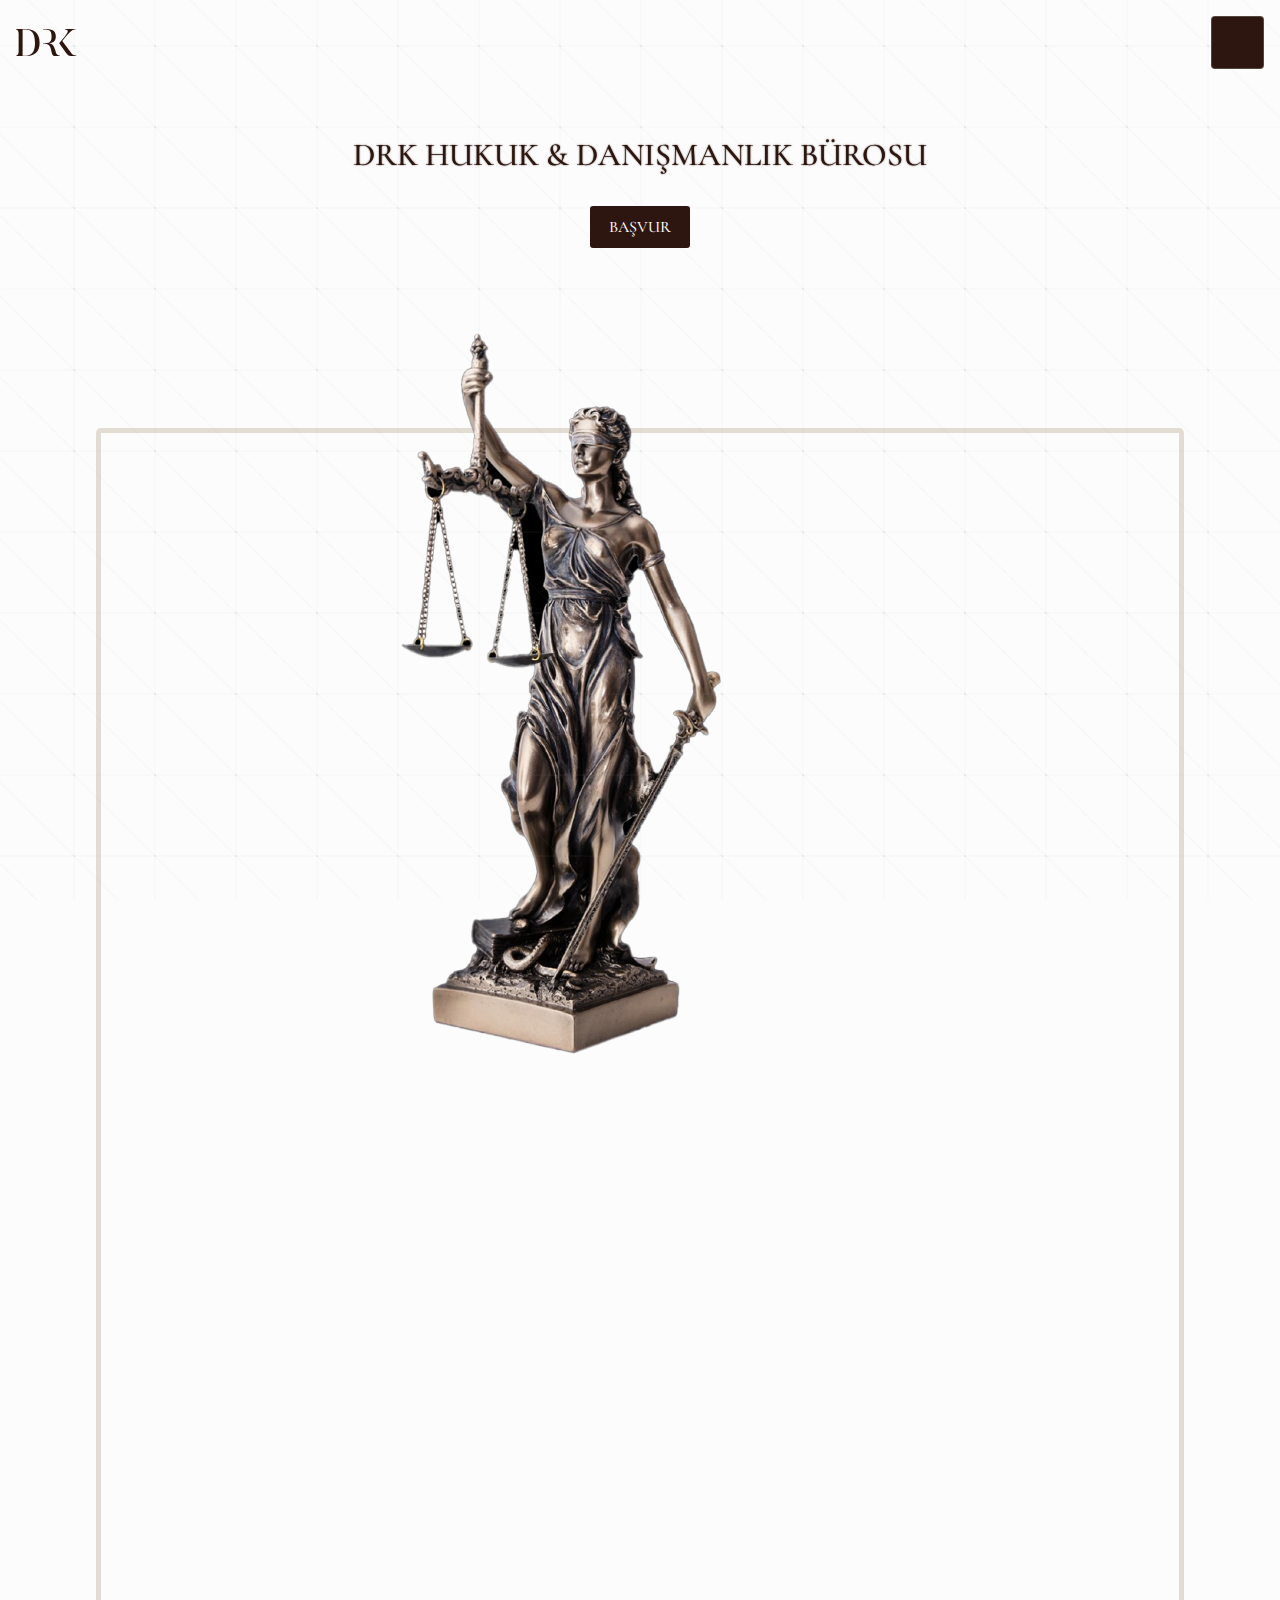
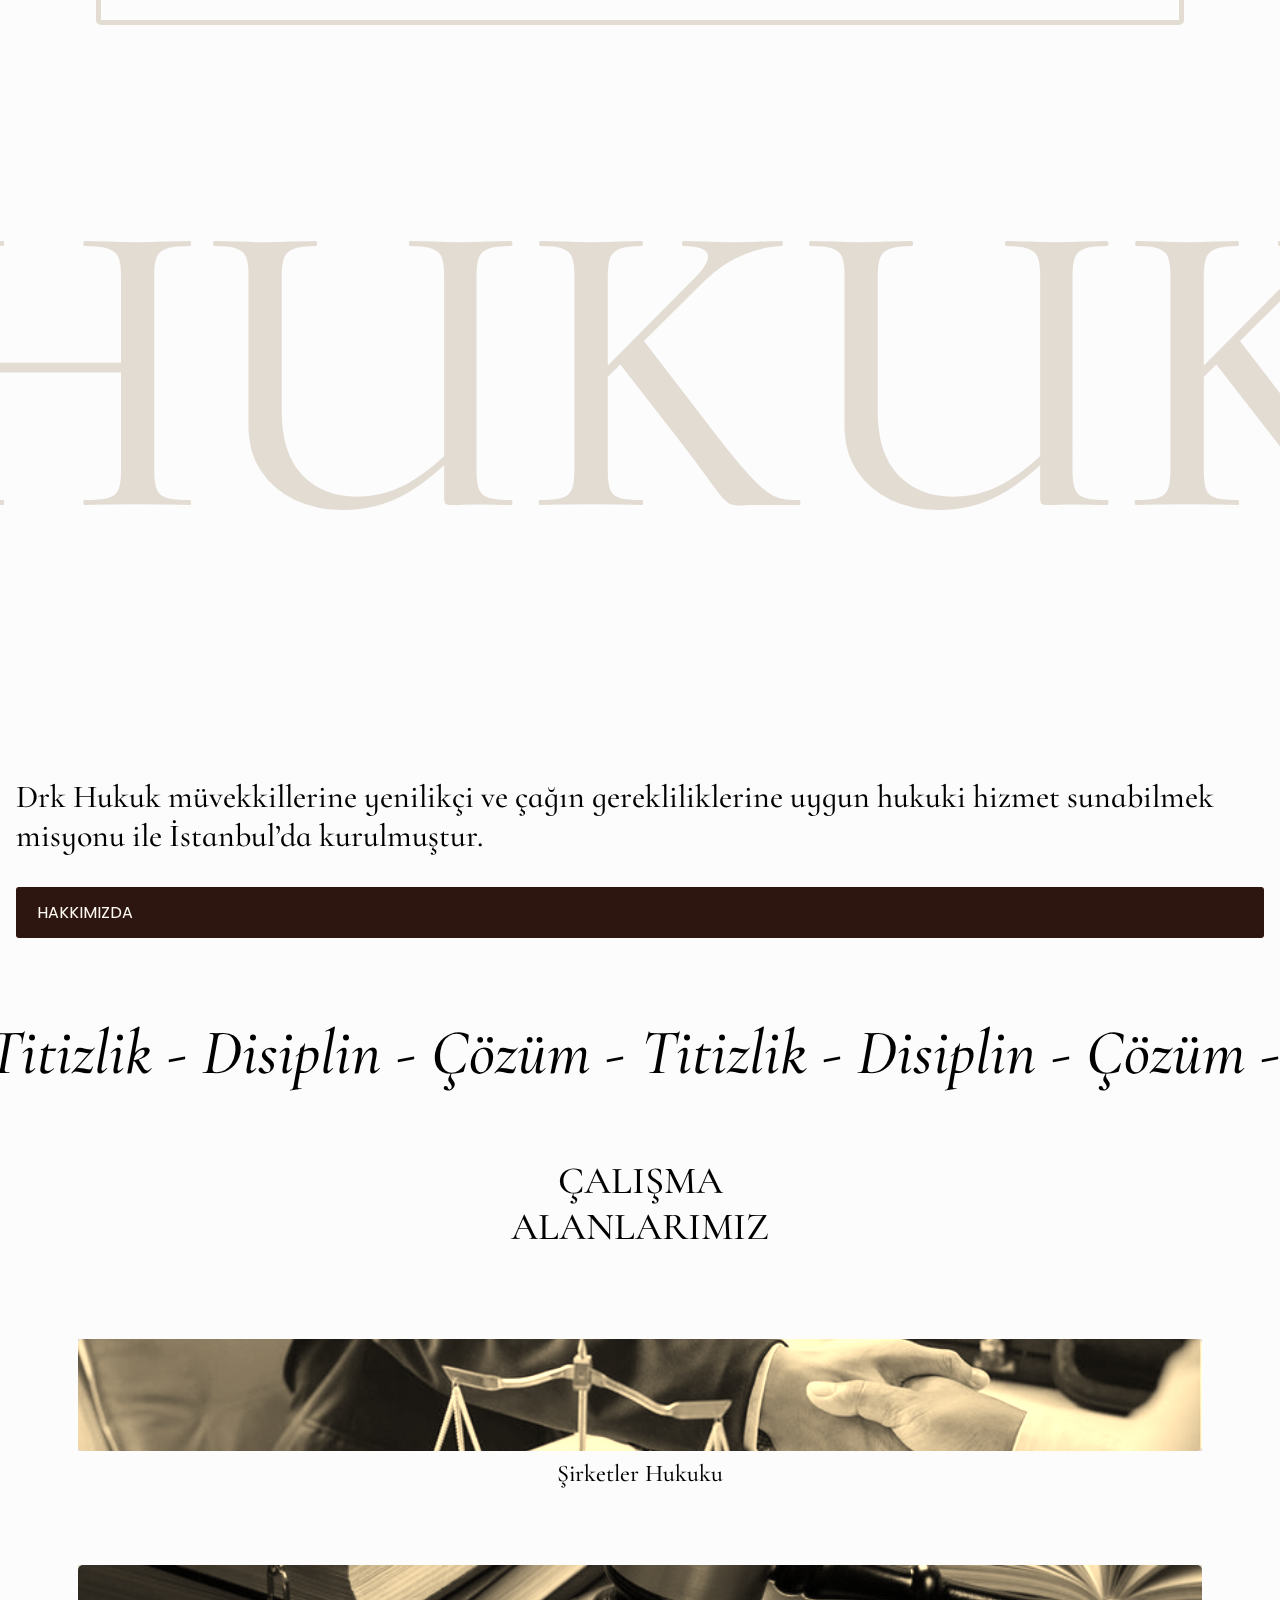
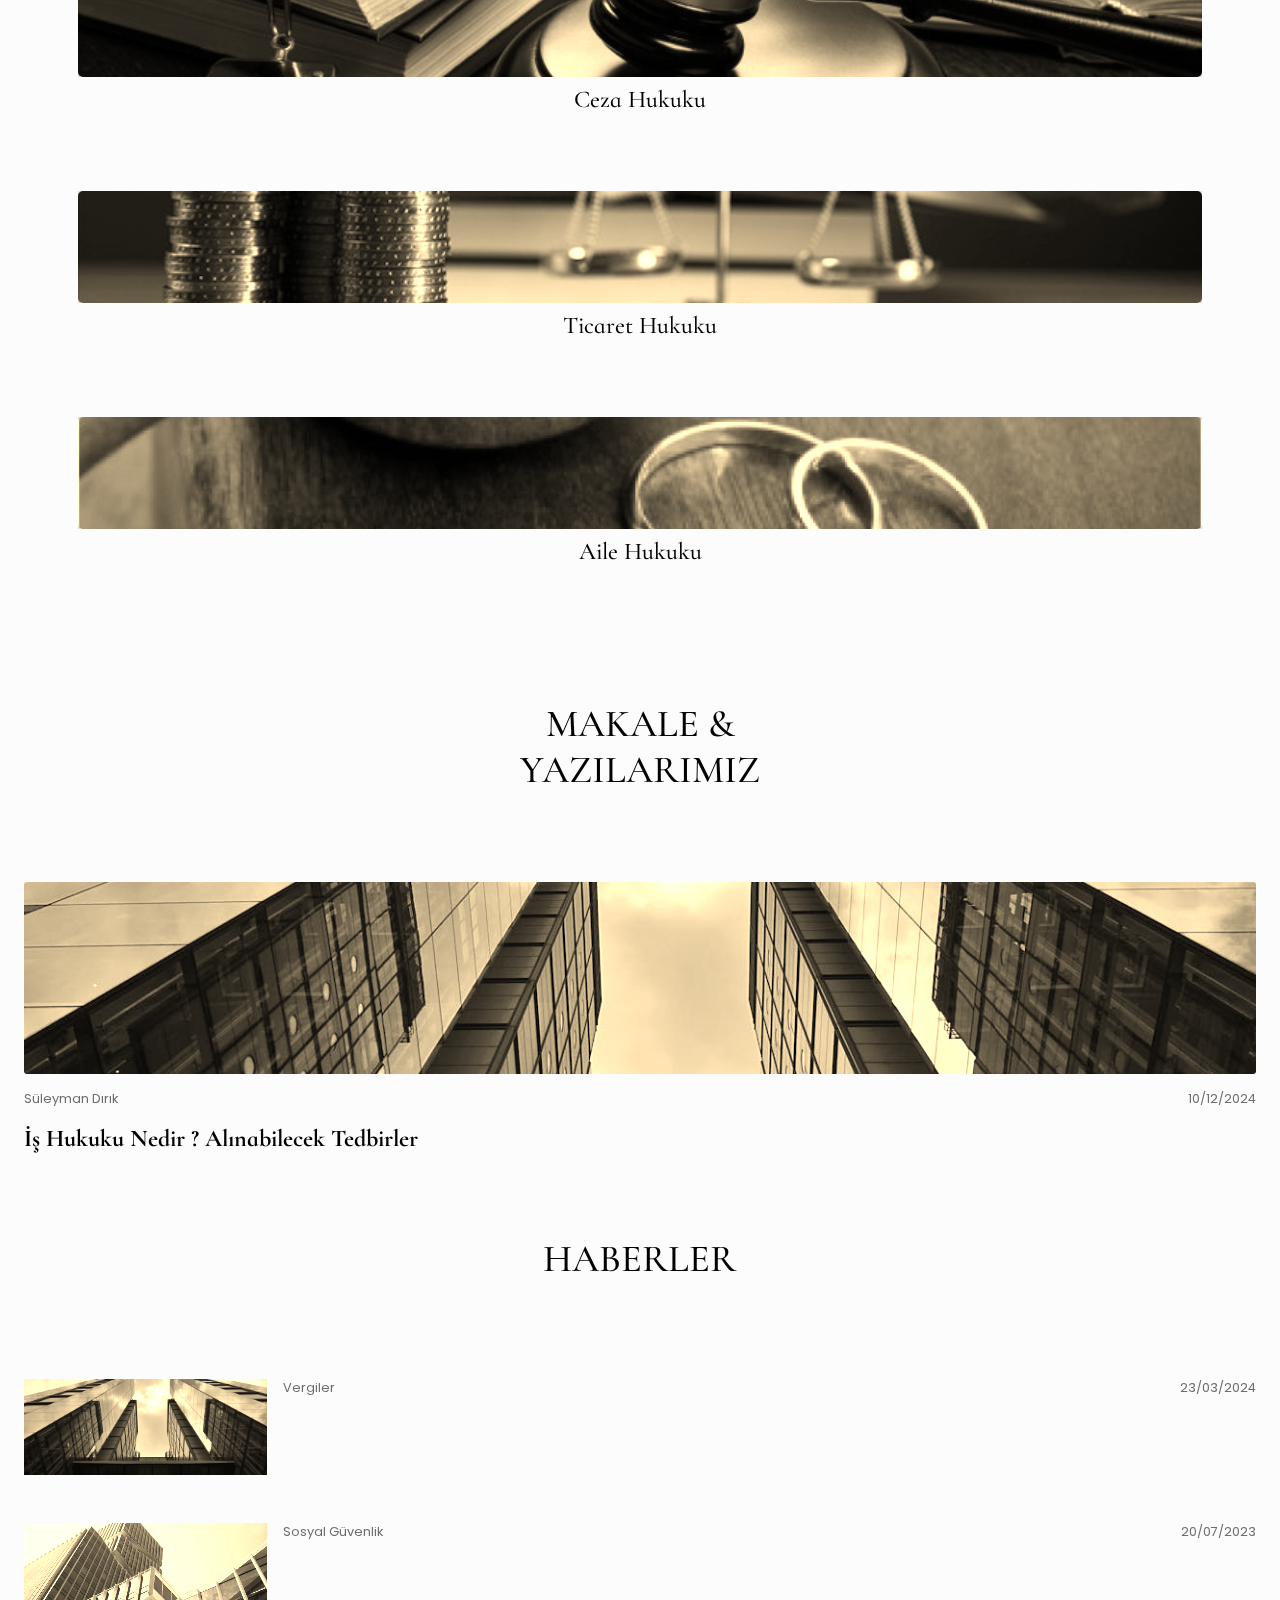
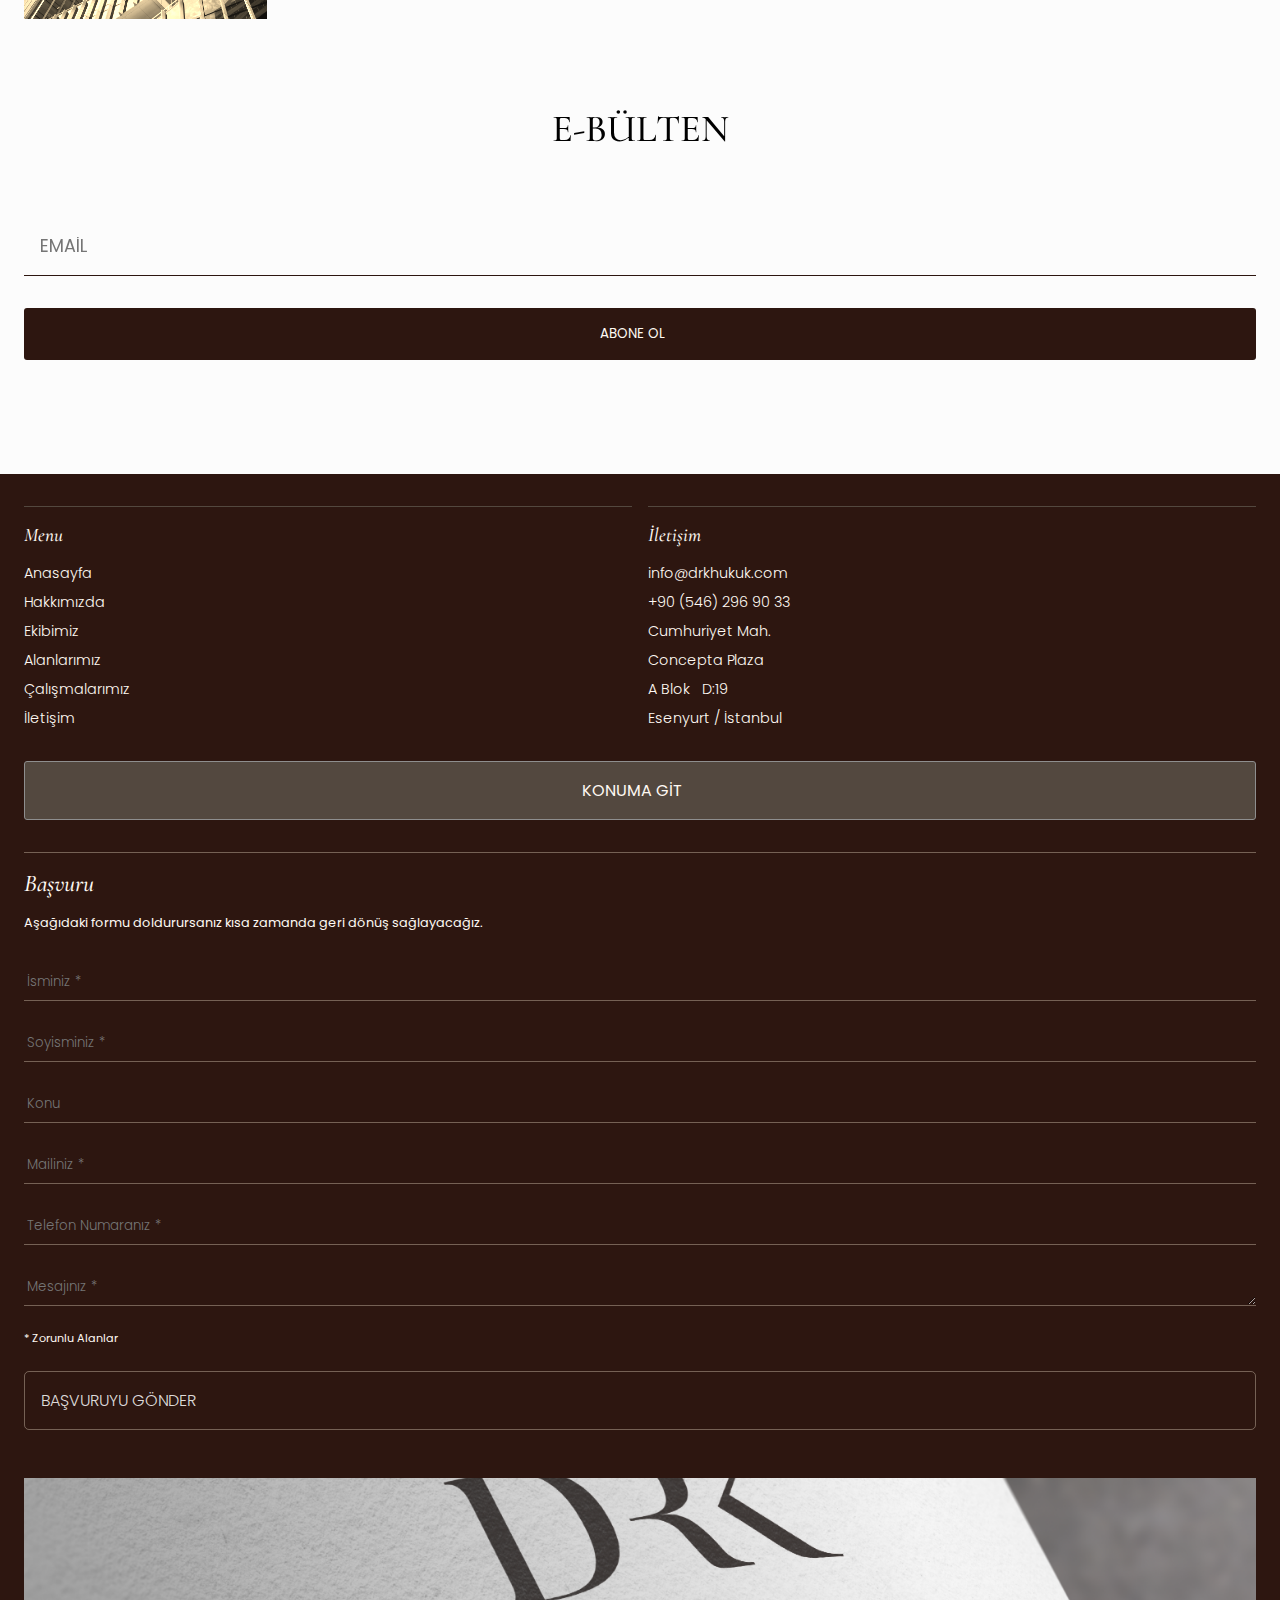
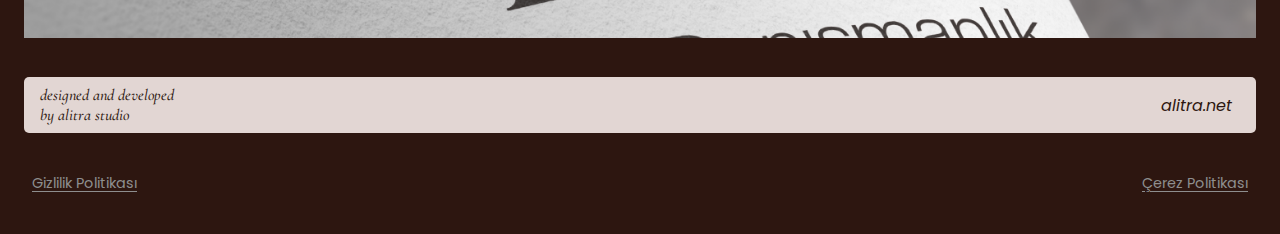
==== index.html @ 4d46abd9 "d5-u2-v1" ====
<!DOCTYPE html>
<html lang="en">
<head>
    <meta charset="UTF-8">
    <meta name="viewport" content="width=device-width, initial-scale=1, minimum-scale=1">
    <title>Drk Hukuk</title>
    <link rel="stylesheet" href="style.css">
</head>
<body class="updatin">
    <video src="/ui/herovideo.mp4" class="v1" id="hero_video" autoplay loop muted></video>
  
    <nav id="nav_2" >
        <div id="nav_left">
            <span>
                <svg id="Layer_2" data-name="Layer 2" xmlns="http://www.w3.org/2000/svg" viewBox="0 0 67.79 30.39">
                <g id="Layer_1-2" data-name="Layer 1">
                  <g>
                    <path class="cls-1" d="M9.28,30.39H0v-.56c1.86,0,2.94-1.64,2.94-4.58V5.09C2.94,2.42,1.9.56,0,.56v-.56h9.28c8.59,0,17.14,2.63,17.14,15.28s-8.55,15.11-17.14,15.11ZM9.28.56h-1.9v29.27h1.9c4.66,0,11.96-.22,11.96-14.55S14.03.56,9.28.56Z"/>
                    <path class="cls-1" d="M67.79,30.39h-4.62c-4.58,0-5.57-1.3-10.15-7.81-2.46-3.54-4.79-6.6-4.79-6.6l5.44-6.61c2.46-2.89,7.47-8.72,1.04-8.81v-.56h11.87v.56c-3.15,0-5.52,1.04-14.85,12.99,5.05,6.73,10.36,13.86,10.36,13.86,1.98,2.55,5.09,2.42,5.7,2.42v.56Z"/>
                    <path class="cls-1" d="M44.56,26.03c-2.25-9.45-5.23-9.76-8.07-9.89,4.66-.3,8.03-2.03,8.03-7.9,0-7.21-4.75-8.24-13.34-8.24h-.98v.56h.98c4.62,0,8.59-.17,8.59,7.68s-3.71,7.64-8.59,7.64h-.98v.56h1.67c1.12,0,5.48,0,6.69,4.53,2.46,9.37,1.81,9.41,7.34,9.41h3.28v-.56c-1.12-.09-3.84-.52-4.62-3.8Z"/>
                  </g>
                </g>
              </svg>
            </span>
        </div>


        <button id="menu_button" onclick="menu2Toggle()">
            <ion-icon name="menu-outline"></ion-icon>
        </button>
    </nav>

    <div id="update_text">
        Websitesi şuan günelleme almaktadır. Lütfen daha sonra tekrar deneyiniz.
    </div>

    <menu id="menu_2">

        <div id="menu_header">
            <a href="/">
                <svg id="Layer_2" data-name="Layer 2" xmlns="http://www.w3.org/2000/svg" viewBox="0 0 67.79 30.39">
                    <g id="Layer_1-2" data-name="Layer 1">
                      <g>
                        <path class="cls-1" d="M9.28,30.39H0v-.56c1.86,0,2.94-1.64,2.94-4.58V5.09C2.94,2.42,1.9.56,0,.56v-.56h9.28c8.59,0,17.14,2.63,17.14,15.28s-8.55,15.11-17.14,15.11ZM9.28.56h-1.9v29.27h1.9c4.66,0,11.96-.22,11.96-14.55S14.03.56,9.28.56Z"/>
                        <path class="cls-1" d="M67.79,30.39h-4.62c-4.58,0-5.57-1.3-10.15-7.81-2.46-3.54-4.79-6.6-4.79-6.6l5.44-6.61c2.46-2.89,7.47-8.72,1.04-8.81v-.56h11.87v.56c-3.15,0-5.52,1.04-14.85,12.99,5.05,6.73,10.36,13.86,10.36,13.86,1.98,2.55,5.09,2.42,5.7,2.42v.56Z"/>
                        <path class="cls-1" d="M44.56,26.03c-2.25-9.45-5.23-9.76-8.07-9.89,4.66-.3,8.03-2.03,8.03-7.9,0-7.21-4.75-8.24-13.34-8.24h-.98v.56h.98c4.62,0,8.59-.17,8.59,7.68s-3.71,7.64-8.59,7.64h-.98v.56h1.67c1.12,0,5.48,0,6.69,4.53,2.46,9.37,1.81,9.41,7.34,9.41h3.28v-.56c-1.12-.09-3.84-.52-4.62-3.8Z"/>
                      </g>
                    </g>
                  </svg>
            </a>
            <button onclick="menu2Toggle()">
                <ion-icon name="close-outline"></ion-icon>
            </button>
        </div>

        <div id="menu_content">
            <a href="#">Anasayfa</a>
            <a href="#">Hakkımızda</a>
            <a href="#">Ekibimiz</a>
            <a href="#">Alanlarımız</a>
            <a href="#">Çalışmalarımız</a>
            <a href="#">İletişim</a>
            <div>
                <h3>
                    <span>Bizi Takip Edin</span> 
                    <!-- <ion-icon name="arrow-forward-outline"></ion-icon> -->
                </h3>

                <div>
 
                    <a href=""><ion-icon name="logo-instagram"></ion-icon></a>
                    <a href=""><ion-icon name="logo-twitter"></ion-icon></a>
                    <a href=""><ion-icon name="logo-linkedin"></ion-icon></a>
                </div>
               
            </div>
        </div>

        <div id="menu_footer">
            <img src="/ui/mockup_4.png" alt="">
            <div>
                <span>2024© Tüm Hakları Saklıdır</span>
                <a>Gizlilik Politikası</a>
            </div>
        </div>

    </menu>


    <main id="index_main">

        <section id="index_decoration_1">
            <div id="index_part_1_img">
                <img src="/ui/themis.png" alt="">
            </div>
        </section>

        <section class="index_part" id="index_part_1">
            <div id="index_part_1_header">
                <h1>DRK HUKUK & DANIŞMANLIK BÜROSU</h1>
                <a href="">BAŞVUR</a>
            </div>

            <div id="index_part_1_content">
               

                <div id="index_part_1_block">
            
                 
                </div>

                <div id="index_part_1_text">
                    <h1>HUKUK</h1>
                </div>

               
                
            </div>
        </section>


        <section class="index_part" id="index_part_2">

            <h2>
                Drk Hukuk müvekkillerine yenilikçi ve çağın gerekliliklerine uygun hukuki hizmet sunabilmek misyonu ile İstanbul’da kurulmuştur.
            </h2>


            <a href="">
                <span>HAKKIMIZDA</span>
                <ion-icon name="open-outline"></ion-icon>
             </a>


             <div id="scrolling_text">
                <h1>
                    <span>Titizlik - Disiplin - Çözüm - </span>
                    <span>Titizlik - Disiplin - Çözüm - </span>
                    <span>Titizlik - Disiplin - Çözüm - </span>
                    <span>Titizlik - Disiplin - Çözüm - </span>
                </h1>
            </div>

        </section>

        <section class="index_part" id="index_part_3">

            <div class="content_header_2">
                <h1>ÇALIŞMA <br>ALANLARIMIZ</h1>
                <p>
                    Yıllar İçerisinde Üzerinde Uzmanlaştığımız Konular
                </p>
            </div>

            <div id="part_2_content">
                <div>
                    <div class="part_2_content_img">
                        <img src="/ui/content/ct_1.jpg" alt="">
                    </div>
                    <h2>Şirketler Hukuku</h2>
                    <p>
                        Lorem ipsum dolor sit amet consectetur adipisicing elit. Eligendi esse optio laboriosam iste dolores itaque similique aliquid modi laborum tempore!
                    </p>

                </div>
                <div>
                    <div class="part_2_content_img">
                        <img src="/ui/content/ct_2.jpg" alt="">
                    </div>
                    <h2>Ceza Hukuku</h2>
                    <p>
                        Lorem ipsum dolor sit amet consectetur adipisicing elit. Eligendi esse optio laboriosam iste dolores itaque similique aliquid modi laborum tempore!
                    </p>

                </div>
                <div>
                    <div class="part_2_content_img">
                        <img src="/ui/content/ct_3.jpg" alt="">
                    </div>
                    <h2>Ticaret Hukuku</h2>
                    <p>
                        Lorem ipsum dolor sit amet consectetur adipisicing elit. Eligendi esse optio laboriosam iste dolores itaque similique aliquid modi laborum tempore!
                    </p>

                </div>
                <div>
                    <div class="part_2_content_img">
                        <img src="/ui/content/ct_4.jpg" alt="">
                    </div>
                    <h2>Aile Hukuku</h2>
                    <p>
                        Lorem ipsum dolor sit amet consectetur adipisicing elit. Eligendi esse optio laboriosam iste dolores itaque similique aliquid modi laborum tempore!
                    </p>

                </div>
            </div>
            

        </section>

        <section class="index_part" id="index_part_4">

        </section>


        <section class="index_part" id="index_part_5">
            <div class="content_header_2">
                <h1>MAKALE & <br> YAZILARIMIZ</h1>
                <p>
                    Bültenimizden Alınan Son Parçalar
                </p>
            </div>

            <div id="index_part_5_content" class="swiper">

                <div id="part_3_articles" class="swiper-wrapper">

                    <div class="article_div swiper-slide">
                        <img src="/ui/img2.jpg" alt="">
                            <div>
                                <span>Süleyman Dırık</span>
                                <span>10/12/2024</span>
                            </div>

                            <h2>
                                İş Hukuku Nedir ?
                            Alınabilecek Tedbirler
                            </h2>

                    </div>

                    <div class="article_div swiper-slide">
                        <img src="/ui/img1.jpg" alt="">
                            <div>
                                <span>Buket Duyar Dırık</span>
                                <span>20/07/2023</span>
                            </div>

                            <h2>
                                Sosyal Güvenlik İle Alakalı Bilgilendirmeler
                            </h2>

                    </div>

                </div>

                <div class="swiper-scrollbar"></div>


            </div>

        </section>


        <section class="index_part" id="index_part_6">
            <div class="content_header_2">
                <h1>HABERLER</h1>
                <p>
                    Türkiye Gündeminden Aktarılan Son Haberler
                </p>
            </div>

            <div id="part_4_news">

                <div class="new_div">
                    <img src="/ui/img2.jpg" alt="">

                    <div>
                        <div>
                            <span>Vergiler</span>
                            <span>23/03/2024</span>
                        </div>

                        <p>
                            Türkiye'den Serbest Bölgeye Gönderilen Malların Gümrük Vergilerinin Alınmayacağı Durumlar Netleştirildi
                        </p>
                    </div>
                        

                </div>

                <div class="new_div">
                    <img src="/ui/img1.jpg" alt="">
                    <div>
                        <div>
                            <span>Sosyal Güvenlik</span>
                            <span>20/07/2023</span>
                        </div>

                        <p>
                            Türkiye Sosyal Güvenlik İle Alakalı Bilgilendirmeleri Yayınladı 
                        </p>

                    </div>
                       
                </div>

            </div>

        </section>

        <section class="index_part" id="index_part_7">
            <div class="content_header_2">
                <h1>E-BÜLTEN</h1>
                <p>
                    Sizde Bültenimizden Haberdar Olmak İçin Abone Olun !
                </p>
            </div>

            <div id="index_part_7_content">

                <input type="email" placeholder="EMAİL">
                <button>
                    <span>ABONE OL</span>
                    <ion-icon name="arrow-redo-outline"></ion-icon>
                </button>

            </div>
         

        </section>
    </main>
    <footer id="footer_2">
        <div id="footer_part_1">
            <div>
                <h2>Menu</h2>
                <a href="#">Anasayfa</a>
                <a href="#">Hakkımızda</a>
                <a href="#">Ekibimiz</a>
                <a href="#">Alanlarımız</a>
                <a href="#">Çalışmalarımız</a>
                <a href="#">İletişim</a>
            </div>
            <div>
                <h2>İletişim</h2>
                <a href="#">info@drkhukuk.com</a>
                <a href="#">+90 (546) 296 90 33</a>
                <a href="#">Cumhuriyet Mah.</a>
                <a href="#">Concepta Plaza</a>
                <a href="#">A Blok   &nbsp; D:19</a>
                <a href="#">Esenyurt / İstanbul</a>
            </div>
        </div>

        <div id="footer_part_ad">
            <a href="https://maps.app.goo.gl/HhSpJJW5UMYVDonb9">
                <span>KONUMA GİT</span>
                <ion-icon name="navigate-outline"></ion-icon>
            </a>
        </div>

        <div id="footer_part_2">
            <div id="footer_part_2_header">
                <h2>Başvuru</h2>
                <span>Aşağıdaki formu doldurursanız kısa zamanda geri dönüş sağlayacağız.</span>
            </div>
            <form id="form" action="https://api.staticforms.xyz/submit" method="post">
                <!-- Replace with accesKey sent to your email -->
                <input type="hidden" name="accessKey" value="ed4d0f4a-92d3-44d2-b5b1-d58d816a830f"> <!-- Required -->
                <input type="text" name="name" placeholder="İsminiz *"> <!-- Optional -->
                <input type="text" name="surname" placeholder="Soyisminiz *"> 
                <input type="text" name="subject" placeholder="Konu"> <!-- Optional -->
                <input type="text" name="email" placeholder="Mailiniz *"> <!-- Optional -->
                <input type="text" name="phone" placeholder="Telefon Numaranız *"> <!-- Optional -->
                <textarea name="message" placeholder="Mesajınız * " rows="1"></textarea> <!-- Optional -->
                <!-- If you want replyTo to be set to specific email -->
                <input type="hidden" name="replyTo" value="hello@alitra.net"> <!-- Optional -->
                <!-- Specify @ as reply to value if you want it to be customers email -->
                <input type="hidden" name="replyTo" value="@"> <!-- Optional -->
                <!-- If you want form to redirect to a specific url after submission -->
                <!-- <input type="hidden" name="redirectTo" value="https://example.com/contact/success"> Optional -->
                
                <span>* Zorunlu Alanlar</span>
                <button type="submit">
                    <span>BAŞVURUYU GÖNDER</span>
                    <ion-icon name="chevron-forward-outline"></ion-icon>
                </button>

                
            </form>
    
        </div>

        <div id="footer_part_3">

            <div>
                <img src="/ui/mockup_1.png" alt="">
            </div>
            <a href="https://alitra.net">
                <span>designed and developed <br> by alitra studio</span>
                <span>
                    <span>alitra.net</span>
                    <ion-icon name="open-outline"></ion-icon>
                </span>
            </a>

            <div>
                <a href="">Gizlilik Politikası</a>
                <a href="">Çerez Politikası</a>
            </div>
                
   
        </div>


    </footer>

    <script type="module" src="https://unpkg.com/ionicons@7.1.0/dist/ionicons/ionicons.esm.js"></script>
    <script nomodule src="https://unpkg.com/ionicons@7.1.0/dist/ionicons/ionicons.js"></script>

    <script src="https://cdn.jsdelivr.net/npm/swiper@11/swiper-bundle.min.js"></script>

    <script src="site.js"></script>
</body>
</html>
---- style.css ----
@charset "UTF-8";
@import url("https://fonts.googleapis.com/css2?family=Albert+Sans:ital,wght@0,100..900;1,100..900&family=Poppins:ital,wght@0,100;0,200;0,300;0,400;0,500;0,600;0,700;0,800;0,900;1,100;1,200;1,300;1,400;1,500;1,600;1,700;1,800;1,900&display=swap");
@import url("https://fonts.googleapis.com/css2?family=Cormorant+Infant:ital,wght@0,300;0,400;0,500;0,600;0,700;1,300;1,400;1,500;1,600;1,700&display=swap");
@import url("f/r/style.css");
@import url("f/t/style.css");
.font_def, #footer_2 > #footer_part_3 > a span:nth-last-child(1) > span, #index_main #index_part_2 > #scrolling_text > h1, #index_main_2 > #index_part_2 > #scrolling_text > h1, * {
  font-family: "Poppins", sans-serif;
}

.font_head, #footer_2 > #footer_part_3 > a span, #index_main #index_part_6 > #part_4_news > .new_div > div > p, #index_main #index_part_2 > #scrolling_text > h1 > span, #index_main #index_part_1 > #index_part_1_header > a, #menu_2 > #menu_content > div h3 > span, #menu_2 > #menu_content > a, #index_main_2 > #index_part_5 > div:nth-last-child(1) h3, #index_main_2 > #index_part_4 > #index_part_4_content > #part_4_news > .new_div > div > p, #index_main_2 > #index_part_2 > p, #index_main_2 > #index_part_2 > #scrolling_text > h1 > span, #index_main_2 > #index_part_1 > #index_part_1_content > div:nth-child(2) > div:nth-child(1) > p:nth-child(1) > span, #index_main_2 > #index_part_1 > #index_part_1_content > div:nth-child(2) > div:nth-child(1) > p:nth-child(1), #index_main_2 > #index_part_1 > #index_part_1_header > h1 > span, #index_main_2 .content_header, #menu_1 > #menu_content > a, h1, h2 {
  font-family: "Cormorant Infant", sans-serif;
  font-weight: 500 !important;
}

.font_sec {
  font-family: "FH Total Display - Test Regular", sans-serif;
}

* {
  box-sizing: border-box;
  margin: 0;
  padding: 0;
  -webkit-tap-highlight-color: transparent;
}

#update_text {
  display: none;
}

body.updating > * {
  display: none;
}
body.updating > *#update_text {
  display: block;
  position: absolute;
  left: 50%;
  top: 50%;
  transform: translateX(-50%) translateY(-50%);
  text-align: center;
}

html {
  overflow-x: hidden;
  scrollbar-width: 0;
  height: 100%;
}

body {
  background-color: #fcfcfc;
  scrollbar-width: 0;
  height: 100%;
}
body:has(#index_main)::before {
  content: "";
  position: fixed;
  top: 0;
  left: 0;
  width: 100%;
  height: 100%;
  background-image: url("/ui/bg.png");
  background-position: center;
  opacity: 0.4; /* Arka plan opaklığını burada ayarlayın */
  z-index: -1; /* İçeriklerin arkasında kalması için */
}

a {
  text-decoration: none;
  color: unset;
}

h1, h2 {
  font-weight: 500;
}

button {
  border: none;
  background-color: transparent;
  cursor: pointer;
  transition: 0.3s;
}

#nav_1 {
  display: flex;
  justify-content: space-between;
  gap: 1rem;
  padding: 0.6rem 1.5rem;
  position: sticky;
  top: 0;
  left: 0;
  z-index: 5;
  transition: 0.4s;
}
#nav_1.nav_active {
  background-color: #fcfcfc;
  border-bottom: 1px solid #070042;
  opacity: 1;
}
#nav_1.nav_passive {
  background-color: #fcfcfc;
  border-bottom: 1px solid #070042;
  opacity: 1;
}
#nav_1.nav_passive .cls-1 {
  fill: #070042 !important;
}
#nav_1 > #nav_left {
  display: flex;
  flex-direction: column;
  align-items: flex-start;
  justify-content: center;
  gap: 0.5rem;
  line-height: 110%;
}
#nav_1 > #nav_left > span {
  display: inline-flex;
  align-items: center;
  justify-content: center;
  height: 100%;
}
#nav_1 > #nav_left > span > svg {
  height: 60%;
}
#nav_1 > #nav_left > span > svg .cls-1 {
  fill: #fcfcfc;
}
#nav_1 > #menu_button {
  height: 3rem;
  color: #070042;
  border-radius: 3px;
  display: flex;
  align-items: center;
  justify-content: center;
}
#nav_1 > #menu_button > svg {
  height: 60%;
}
#nav_1 > #menu_button > svg .cls-1 {
  fill: #fcfcfc;
}

#menu_1 {
  transform: translateX(100%);
  width: 100vw;
  height: 100vh;
  position: fixed;
  padding: 1.5rem;
  top: 0;
  left: 0;
  background-color: #eeeeee;
  display: flex;
  flex-direction: column;
  justify-content: space-between;
  z-index: 5;
  transition: 0.5s ease;
}
#menu_1.menu_active {
  transform: translateX(0);
}
#menu_1 .cls-1 {
  fill: #070042 !important;
}
#menu_1 > #menu_header {
  display: flex;
  align-items: center;
  justify-content: space-between;
}
#menu_1 > #menu_header > #menu_header_left {
  display: inline-flex;
  align-items: flex-start;
  flex-direction: column;
  gap: 0.5rem;
  height: 3.5rem;
}
#menu_1 > #menu_header > #menu_header_left > svg {
  height: 50%;
}
#menu_1 > #menu_header > #menu_header_left > span {
  display: inline-block;
  font-size: 0.9rem;
}
#menu_1 > #menu_header > #menu_header_right {
  height: 2rem;
  display: flex;
  align-items: center;
  justify-content: center;
}
#menu_1 > #menu_header > #menu_header_right > svg {
  height: 75%;
}
#menu_1 > #menu_content {
  display: flex;
  flex-direction: column;
  gap: 2rem;
  align-items: flex-start;
  justify-content: center;
}
#menu_1 > #menu_content > a {
  text-align: left;
  font-size: 2rem;
  color: #070042;
  font-weight: 400;
  border-bottom: 1px solid #070042;
}
#menu_1 > #menu_footer {
  height: 20vh;
  display: flex;
  flex-direction: column;
  align-items: center;
  gap: 1rem;
}
#menu_1 > #menu_footer > a {
  font-size: 1.1rem;
  color: #070042;
}

#hero_video {
  position: absolute;
  left: 0;
  top: 0;
  height: 100vh;
  width: 100vw;
  -o-object-fit: cover;
     object-fit: cover;
  z-index: -3;
}
#hero_video.v1 {
  -o-object-position: top center;
     object-position: top center;
  overflow-x: hidden;
  filter: grayscale(1);
  -webkit-mask-image: linear-gradient(#000000 70%, rgba(255, 242, 223, 0) 100%);
          mask-image: linear-gradient(#000000 70%, rgba(255, 242, 223, 0) 100%);
}
#hero_video.v2 {
  -o-object-position: top left;
     object-position: top left;
  height: 50vh;
  filter: grayscale(100%) sepia(100%) brightness(48%) hue-rotate(171deg) saturate(1000%) contrast(110%);
  -webkit-filter: grayscale(100%) sepia(100%) brightness(48%) hue-rotate(171deg) saturate(1000%) contrast(110%);
  -moz-filter: grayscale(100%) sepia(100%) brightness(48%) hue-rotate(171deg) saturate(1000%) contrast(110%);
}

#index_main_2 {
  display: flex;
  flex-direction: column;
  gap: 3rem;
  padding: 1.5rem;
  min-height: 200vh;
}
#index_main_2 .content_header {
  border-top: 1px solid #070042;
  padding-top: 1rem;
  font-style: italic;
  font-size: 1.7rem;
  font-weight: 600;
}
#index_main_2 > #index_part_1 {
  display: flex;
  flex-direction: column;
  align-items: center;
  justify-content: space-between;
}
#index_main_2 > #index_part_1 > #index_part_1_header {
  padding-top: 12vh;
}
#index_main_2 > #index_part_1 > #index_part_1_header > h1 {
  position: relative;
  text-align: center;
  font-size: 2.6rem;
  font-weight: 500;
  color: #fcfcfc;
  position: relative;
  animation: openFromMiddle 1.5s ease-out forwards;
  height: 7rem;
  width: 100%;
  overflow: hidden;
  display: flex;
  flex-direction: column;
  align-items: center;
  clip-path: inset(0px 50% 0px 50%);
  -webkit-clip-path: inset(0px 50% 0px 50%);
}
#index_main_2 > #index_part_1 > #index_part_1_header > h1 > span {
  display: inline-block;
  position: relative;
  top: 0;
  left: 50%;
  transform: translateX(-50%);
  text-wrap: nowrap;
}
@keyframes openFromMiddle {
  0% {
    clip-path: inset(0px 50% 0px 50%);
    -webkit-clip-path: inset(0px 50% 0px 50%);
    transform: scale(0.9);
  }
  20% {
    transform: scale(0.9);
  }
  70% {
    transform: scale(1);
  }
  100% {
    clip-path: inset(0px 0px 0px 0px);
    -webkit-clip-path: inset(0px 0px 0px 0px);
  }
}
#index_main_2 > #index_part_1 > #index_part_1_content {
  margin-top: 25vh;
  display: flex;
  flex-direction: column;
  gap: 3rem;
  width: 100%;
}
#index_main_2 > #index_part_1 > #index_part_1_content > div:nth-child(2) {
  display: flex;
  flex-direction: column;
  gap: 2rem;
}
#index_main_2 > #index_part_1 > #index_part_1_content > div:nth-child(2) > div:nth-child(1) {
  display: flex;
  flex-direction: column;
  gap: 2rem;
}
#index_main_2 > #index_part_1 > #index_part_1_content > div:nth-child(2) > div:nth-child(1) > p:nth-child(1) {
  font-size: 1.6rem;
}
#index_main_2 > #index_part_1 > #index_part_1_content > div:nth-child(2) > div:nth-child(1) > p:nth-child(3) {
  font-size: 1rem;
  color: #6e6e6e;
}
#index_main_2 > #index_part_1 > #index_part_1_content > div:nth-child(2) > div:nth-last-child(1) {
  width: 100%;
  display: flex;
  flex-direction: column;
  align-items: center;
  justify-content: space-around;
  gap: 2rem;
}
#index_main_2 > #index_part_1 > #index_part_1_content > div:nth-child(2) > div:nth-last-child(1) > div {
  width: 100%;
  display: flex;
  align-items: center;
  justify-content: space-around;
  gap: 1rem;
}
#index_main_2 > #index_part_1 > #index_part_1_content > div:nth-child(2) > div:nth-last-child(1) > div > button {
  width: 50%;
  height: 2.6rem;
  border: 1px solid #070042;
  padding: 0.5rem 0.5rem;
  padding-left: 0.8rem;
  display: flex;
  align-items: center;
  justify-content: space-between;
  background-color: transparent;
}
#index_main_2 > #index_part_1 > #index_part_1_content > div:nth-child(2) > div:nth-last-child(1) > div > button:hover {
  background-color: #070042;
}
#index_main_2 > #index_part_1 > #index_part_1_content > div:nth-child(2) > div:nth-last-child(1) > div > button:hover > span {
  color: #fcfcfc;
}
#index_main_2 > #index_part_1 > #index_part_1_content > div:nth-child(2) > div:nth-last-child(1) > div > button:hover > ion-icon {
  color: #fcfcfc;
}
#index_main_2 > #index_part_1 > #index_part_1_content > div:nth-child(2) > div:nth-last-child(1) > div > button > span {
  line-height: 0%;
}
#index_main_2 > #index_part_1 > #index_part_1_content > div:nth-child(2) > div:nth-last-child(1) > div > button > ion-icon {
  font-size: 1rem;
}
#index_main_2 > #index_part_2 {
  display: flex;
  flex-direction: column;
  gap: 3rem;
}
#index_main_2 > #index_part_2 > #scrolling_text {
  font-size: 2rem;
}
#index_main_2 > #index_part_2 > #scrolling_text > h1 {
  transform: translateX(-1.9rem);
  width: 100vw;
  display: flex;
  gap: 1rem;
  line-height: 110%;
  font-weight: 300;
  animation: scrolling_text_an linear;
  animation-timeline: scroll(root);
}
@keyframes scrolling_text_an {
  to {
    transform: translateX(-200%);
  }
}
#index_main_2 > #index_part_2 > #scrolling_text > h1 > span {
  font-style: italic;
  text-wrap: nowrap;
}
#index_main_2 > #index_part_2 > p {
  font-size: 1.7rem;
  font-weight: 500;
}
#index_main_2 > #index_part_2 > #index_part_2_img > img {
  width: 100%;
  -o-object-fit: cover;
     object-fit: cover;
}
#index_main_2 > #index_part_2 > #index_part_2_content {
  display: flex;
  flex-direction: column;
}
#index_main_2 > #index_part_2 > #index_part_2_content > .services_card {
  cursor: pointer;
  padding: 2rem 1rem;
  width: 100%;
  display: flex;
  flex-direction: column;
  align-items: center;
  border-bottom: 1px solid #070042;
  transition: 0.6s;
  transform: scaleY(1);
}
#index_main_2 > #index_part_2 > #index_part_2_content > .services_card:nth-child(1) {
  border-top: 1px solid #070042;
}
#index_main_2 > #index_part_2 > #index_part_2_content > .services_card > div {
  width: 100%;
  display: flex;
  align-items: center;
  justify-content: space-between;
}
#index_main_2 > #index_part_2 > #index_part_2_content > .services_card > div > span {
  line-height: 110%;
}
#index_main_2 > #index_part_2 > #index_part_2_content > .services_card > div > ion-icon {
  font-size: 1.6rem;
}
#index_main_2 > #index_part_2 > #index_part_2_content > .services_card p {
  padding-top: 2rem;
  display: none;
}
#index_main_2 > #index_part_2 > #index_part_2_content > .services_card.services_card_active {
  transform: scaleY(1);
}
#index_main_2 > #index_part_2 > #index_part_2_content > .services_card.services_card_active p {
  display: inline-block;
}
#index_main_2 > #index_part_3 {
  display: flex;
  flex-direction: column;
  gap: 4rem;
}
#index_main_2 > #index_part_3 > .content_header {
  border: none;
  font-size: 1.7rem;
}
#index_main_2 > #index_part_3 > #index_part_3_content > #part_3_articles {
  display: flex;
  overflow: visible;
}
#index_main_2 > #index_part_3 > #index_part_3_content > #part_3_articles > .article_div {
  display: flex;
  flex-direction: column;
  gap: 1rem;
  min-width: 87.5vw !important;
  flex-shrink: 1;
}
#index_main_2 > #index_part_3 > #index_part_3_content > #part_3_articles > .article_div > img {
  width: 100%;
  height: 12rem;
  -o-object-fit: cover;
     object-fit: cover;
}
#index_main_2 > #index_part_3 > #index_part_3_content > #part_3_articles > .article_div > div {
  display: flex;
  width: 100%;
  align-items: center;
  justify-content: space-between;
  font-size: 0.8rem;
  color: #6e6e6e;
}
#index_main_2 > #index_part_3 > #index_part_3_content > #part_3_articles > .article_div > h2 {
  font-weight: 700 !important;
}
#index_main_2 > #index_part_4 {
  display: flex;
  flex-direction: column;
  gap: 2rem;
}
#index_main_2 > #index_part_4 > .content_header {
  font-size: 1.7rem;
}
#index_main_2 > #index_part_4 > #index_part_4_content {
  display: flex;
  flex-direction: column;
  gap: 2rem;
}
#index_main_2 > #index_part_4 > #index_part_4_content > #part_4_news {
  display: flex;
  flex-direction: column;
  gap: 3rem;
}
#index_main_2 > #index_part_4 > #index_part_4_content > #part_4_news > .new_div {
  display: flex;
  gap: 1rem;
}
#index_main_2 > #index_part_4 > #index_part_4_content > #part_4_news > .new_div > img {
  width: 25%;
  height: 6rem;
  -o-object-fit: cover;
     object-fit: cover;
}
#index_main_2 > #index_part_4 > #index_part_4_content > #part_4_news > .new_div > div {
  display: flex;
  flex-direction: column;
  width: 100%;
  height: 100%;
  align-items: center;
  justify-content: space-between;
  font-size: 0.8rem;
  color: #6e6e6e;
  gap: 1rem;
}
#index_main_2 > #index_part_4 > #index_part_4_content > #part_4_news > .new_div > div > div {
  width: 100%;
  display: flex;
  justify-content: space-between;
}
#index_main_2 > #index_part_4 > #index_part_4_content > #part_4_news > .new_div > div > div:nth-child(1) {
  height: 1rem;
}
#index_main_2 > #index_part_4 > #index_part_4_content > #part_4_news > .new_div > div > p {
  font-size: 1.2rem;
  line-height: 1.3rem;
  height: 4rem;
  display: -webkit-box;
  -webkit-box-orient: vertical;
  overflow: hidden;
  -webkit-line-clamp: 3; /* Burada 3 satır ile sınırlandırıyoruz */
  color: #000000;
  font-weight: 700 !important;
}
#index_main_2 > #index_part_5 {
  display: flex;
  flex-direction: column;
  gap: 2rem;
}
#index_main_2 > #index_part_5 > div:nth-last-child(1) {
  display: flex;
  flex-direction: column;
  align-items: flex-start;
  gap: 1.5rem;
}
#index_main_2 > #index_part_5 > div:nth-last-child(1) h3 {
  font-size: 2rem;
}
#index_main_2 > #index_part_5 > div:nth-last-child(1) > input {
  width: 100%;
  border: 1px solid #070042;
  padding: 0.5rem 1rem;
  border-radius: 3px;
  outline: none;
}
#index_main_2 > #index_part_5 > div:nth-last-child(1) > button {
  width: -moz-fit-content;
  width: fit-content;
  background-color: #070042;
  padding: 0.5rem 1rem;
  color: #eeeeee;
  border-radius: 3px;
}
@media only screen and (min-width: 900px) {
  #index_main_2 {
    gap: 5rem;
    padding: 2rem 5rem;
  }
  #index_main_2 .content_header {
    font-size: 1.5rem;
  }
  #index_main_2 > #index_part_1 > #index_part_1_content > div:nth-last-child(1) {
    gap: 7rem;
  }
  #index_main_2 > #index_part_1 > #index_part_1_content > div:nth-last-child(1) > div:nth-child(1) {
    width: 60%;
  }
  #index_main_2 > #index_part_1 > #index_part_1_content > div:nth-last-child(1) > div:nth-child(1) > p:nth-child(1) {
    font-size: 2.9rem !important;
  }
  #index_main_2 > #index_part_1 > #index_part_1_content > div:nth-last-child(1) > div:nth-last-child(1) {
    flex-direction: column;
    width: 40%;
    float: right;
    align-self: flex-end;
  }
  #index_main_2 > #index_part_1 > #index_part_1_content > div:nth-last-child(1) > div:nth-last-child(1) > p:nth-child(1) {
    font-size: 1.1rem !important;
  }
  #index_main_2 > #index_part_2 > #scrolling_text {
    opacity: 0;
  }
  #index_main_2 > #index_part_2 > p {
    font-size: 2.5rem;
    width: 70%;
    padding-right: 2rem;
    align-self: flex-end;
    text-align: left;
  }
}

.swiper-scrollbar {
  width: 100%;
  height: 5px;
}

p {
  position: relative;
}
p::before {
  content: "";
  position: absolute;
  left: 0;
  bottom: 0;
  width: 100%;
  height: 100%;
  background: linear-gradient(0deg, #fcfcfc 100%, transparent);
  transition: 2s;
}
p.activated_p::before {
  animation: p_bef_an 1s linear forwards;
}
@keyframes p_bef_an {
  0% {
    opacity: 1;
  }
  100% {
    opacity: 0;
  }
}

#footer_1 {
  background-color: #070042;
  padding: 2rem 1rem;
  color: #eeeeee;
  margin-top: 10vh;
}
#footer_1 > #footer_part_1 {
  display: flex;
  flex-wrap: wrap;
  justify-content: center;
}
#footer_1 > #footer_part_1 > div {
  border-top: 1px solid rgba(199, 185, 165, 0.4666666667);
  width: 49%;
  padding: 1rem 0;
  display: flex;
  flex-direction: column;
  gap: 0.5rem;
}
#footer_1 > #footer_part_1 > div > h2 {
  font-style: italic;
  font-size: 1rem;
  margin-bottom: 1rem;
}
#footer_1 > #footer_part_1 > div > a {
  color: #eeeeee;
  font-size: 0.9rem;
  font-weight: 300;
}
#footer_1 > #footer_part_1 > div:nth-child(1), #footer_1 > #footer_part_1 > div:nth-child(3) {
  margin-right: 1%;
}
#footer_1 > #footer_part_1 > div:nth-child(3), #footer_1 > #footer_part_1 > div:nth-child(4) {
  margin-top: 1.5rem;
}
#footer_1 > #footer_part_2 {
  border-top: 1px solid rgba(199, 185, 165, 0.4666666667);
  padding-top: 1rem;
  margin-top: 2rem;
  display: flex;
  flex-direction: column;
  gap: 2rem;
}
#footer_1 > #footer_part_2 > #footer_part_2_header {
  display: flex;
  flex-direction: column;
  gap: 1rem;
}
#footer_1 > #footer_part_2 > #footer_part_2_header > h2 {
  font-style: italic;
}
#footer_1 > #footer_part_2 > #footer_part_2_header > span {
  font-size: 0.8rem;
}
#footer_1 > #footer_part_2 > #form {
  display: flex;
  flex-direction: column;
  gap: 1.5rem;
}
#footer_1 > #footer_part_2 > #form > input, #footer_1 > #footer_part_2 > #form textarea, #footer_1 > #footer_part_2 > #form button {
  background-color: transparent;
  padding: 0.5rem 0.2rem;
  border: none;
  outline: none;
  color: #eeeeee;
  font-weight: 300;
  border-bottom: 1px solid rgba(199, 185, 165, 0.4666666667);
}
#footer_1 > #footer_part_2 > #form > span {
  font-size: 0.7rem;
}
#footer_1 > #footer_part_2 > #form > button {
  padding: 0.5rem 1rem;
  font-size: 1rem;
  border: 1px solid rgba(199, 185, 165, 0.4666666667);
  color: rgba(255, 255, 255, 0.8549019608);
  display: flex;
  align-items: center;
  justify-content: space-between;
}
#footer_1 > #footer_part_3 {
  margin-top: 3rem;
  display: flex;
  flex-direction: column;
  gap: 3rem;
}
#footer_1 > #footer_part_3 > a {
  width: 100%;
  font-size: 0.9rem;
  display: flex;
  align-items: center;
  justify-content: space-between;
  color: #eeeeee;
}
#footer_1 > #footer_part_3 > a > span {
  display: flex;
  align-items: center;
  justify-content: center;
  gap: 0.7rem;
}
#footer_1 > #footer_part_3 > a > span > ion-icon {
  font-size: 1.3rem;
}
#footer_1 > #footer_part_3 > #footer_img > iframe {
  width: 100%;
}
#footer_1 > #footer_part_3 > #footer_footer {
  font-size: 0.7rem;
  text-align: justify;
  font-weight: 300;
}

#nav_2 {
  display: flex;
  align-items: center;
  justify-content: space-between;
  padding: 1rem;
  position: fixed;
  width: 100%;
  top: 0;
  z-index: 20;
}
#nav_2 > #nav_left {
  display: flex;
  flex-direction: column;
}
#nav_2 > #nav_left > span {
  display: inline-block;
  height: 1.7rem;
}
#nav_2 > #nav_left > span > svg {
  height: 100%;
}
#nav_2 > #nav_left > span > svg .cls-1 {
  fill: #2d1610;
}
#nav_2 > #menu_button {
  height: 3.3rem;
  aspect-ratio: 1/1;
  background-color: #2d1610;
  border: 1px solid rgba(98, 91, 82, 0.7215686275);
  display: flex;
  align-items: center;
  justify-content: center;
  border-radius: 4px;
}
#nav_2 > #menu_button > ion-icon {
  font-size: 1.8rem;
  color: #fff9f3;
  --ionicon-stroke-width: 15px;
}

#menu_2 {
  position: fixed;
  overflow: hidden;
  left: 0;
  width: 100vw;
  background-color: #fff9f3;
  z-index: 30;
  padding: 2rem 1rem;
  display: flex;
  flex-direction: column;
  justify-content: space-between;
  transition: 1s all, 0.3s opacity;
  top: -10%;
  height: 0;
  opacity: 0;
}
#menu_2::before {
  content: "";
  position: absolute;
  top: 0;
  left: 0;
  width: 100%;
  height: 100%;
  background-image: url("/ui/bg.png");
  background-position: center;
  opacity: 0.4; /* Arka plan opaklığını burada ayarlayın */
  z-index: -3; /* İçeriklerin arkasında kalması için */
}
#menu_2.menu_active {
  height: 100vh;
  top: 0;
  opacity: 1;
}
#menu_2 > #menu_header {
  display: flex;
  align-items: center;
  justify-content: space-between;
}
#menu_2 > #menu_header > a {
  width: 4rem;
}
#menu_2 > #menu_header > a > svg {
  width: 100%;
}
#menu_2 > #menu_header > button {
  display: flex;
  align-items: center;
  justify-content: center;
  padding: 0.5rem;
  border: 1px solid #2d1610;
  background-color: #2d1610;
  border-radius: 5px;
}
#menu_2 > #menu_header > button > ion-icon {
  color: #fff9f3;
  --ionicon-stroke-width: 16px;
  font-size: 2.2rem;
}
#menu_2 > #menu_content {
  display: flex;
  flex-direction: column;
  gap: 1.5rem;
}
#menu_2 > #menu_content > a {
  font-size: 1.7rem;
  font-weight: 900;
  text-shadow: 0 0 1px #2d1610;
}
#menu_2 > #menu_content > div {
  margin: 1rem 0;
  display: flex;
  gap: 1rem;
  align-items: center;
  border-top: 1px solid #2d1610;
  padding-top: 1.5rem;
  width: 100%;
}
#menu_2 > #menu_content > div h3 {
  display: flex;
  align-items: center;
  gap: 0.5rem;
  margin-right: 1rem;
}
#menu_2 > #menu_content > div h3 > span {
  font-size: 1.7rem;
  font-weight: 900;
  text-shadow: 0 0 1px #2d1610;
  text-wrap: nowrap;
}
#menu_2 > #menu_content > div h3 > ion-icon {
  --ionicon-stroke-width: 16px;
}
#menu_2 > #menu_content > div > div {
  flex-grow: 1;
  display: flex;
  align-items: center;
  justify-content: space-between;
}
#menu_2 > #menu_content > div > div > a {
  display: flex;
  align-items: center;
  justify-content: center;
  background-color: rgba(199, 185, 165, 0.4666666667);
  color: #2d1610;
  padding: 0.6rem;
  border-radius: 5px;
}
#menu_2 > #menu_content > div > div > a > ion-icon {
  --ionicon-stroke-width: 20px;
  font-size: 1.5rem;
}
#menu_2 > #menu_footer {
  height: 15rem;
  display: flex;
  flex-direction: column;
  justify-content: flex-end;
  overflow: hidden;
  border-radius: 4px;
  gap: 1rem;
}
#menu_2 > #menu_footer > img {
  width: 100%;
  height: 90%;
  -o-object-fit: cover;
     object-fit: cover;
  border-radius: 4px;
}
#menu_2 > #menu_footer > div {
  display: flex;
  align-items: center;
  justify-content: space-between;
}
#menu_2 > #menu_footer > div > span, #menu_2 > #menu_footer > div a {
  font-size: 0.9rem;
  color: #070042;
}
#menu_2 > #menu_footer > div > a {
  text-decoration: underline;
  text-underline-offset: 1px;
}

.m_2_i, #index_main #index_part_6 > #part_4_news > .new_div > img, #index_main #index_part_5 > #index_part_5_content > #part_3_articles > .article_div > img, #index_main #index_part_3 > #part_2_content > div > .part_2_content_img > img {
  filter: sepia(100%);
  -webkit-filter: sepia(100%);
  -moz-filter: sepia(100%);
}

#index_main {
  overflow-x: hidden;
  min-height: 200vh;
  padding-top: 10vh;
}
#index_main .content_header_2 {
  width: 90%;
  position: relative;
  left: 50%;
  transform: translateX(-50%);
  text-align: center;
  display: flex;
  flex-direction: column;
  align-items: center;
  gap: 1rem;
}
#index_main .content_header_2 > h1 {
  font-size: 2.4rem;
  font-weight: 900;
}
#index_main .content_header_2 > p {
  width: 80%;
  color: rgba(98, 91, 82, 0.7215686275);
}
#index_main #index_decoration_1 {
  position: absolute;
  height: 140vh;
  width: 100vw;
  top: 0;
  left: 0;
  z-index: -2;
}
#index_main #index_decoration_1 > #index_part_1_img {
  position: sticky;
  display: inline-block;
  width: 50vw;
  top: 35vh;
  right: 0;
  transform: translateX(60%);
  z-index: 2;
}
#index_main #index_decoration_1 > #index_part_1_img > img {
  height: 85vh;
}
#index_main #index_part_1 {
  width: 100%;
  padding-top: 5vh;
}
#index_main #index_part_1 > #index_part_1_header {
  display: flex;
  flex-direction: column;
  align-items: center;
  justify-content: center;
  color: transparent;
  gap: 2rem;
}
#index_main #index_part_1 > #index_part_1_header > h1 {
  text-align: center;
  font-size: 2rem;
  font-weight: 900;
  text-shadow: 0 0 1.5px #2d1610;
  color: #2d1610;
}
#index_main #index_part_1 > #index_part_1_header > a {
  padding: 0.7rem 1.2rem;
  background-color: #2d1610;
  color: #fff9f3;
  display: inline-block;
  position: relative;
  border-radius: 3px;
}
#index_main #index_part_1 > #index_part_1_content {
  width: 100%;
  height: 100%;
  padding-top: 20vh;
}
#index_main #index_part_1 > #index_part_1_content > #index_part_1_block {
  width: 85vw;
  aspect-ratio: 1/1.1;
  z-index: -3;
  position: relative;
  left: 50%;
  transform: translateX(-50%);
  border: 5px solid rgba(199, 185, 165, 0.4666666667);
  border-radius: 5px;
  display: flex;
  align-items: center;
  justify-content: center;
}
#index_main #index_part_1 > #index_part_1_content > #index_part_1_text {
  position: relative;
  z-index: -3 !important;
  display: flex;
  align-items: center;
  justify-content: space-between;
  margin-top: 10vh;
}
#index_main #index_part_1 > #index_part_1_content > #index_part_1_text > h1 {
  font-size: 33vw;
  font-weight: 900;
  position: relative;
  left: 50%;
  transform: translateX(-50%);
  color: rgba(199, 185, 165, 0.4666666667);
}
#index_main #index_part_2 {
  display: flex;
  flex-direction: column;
  gap: 2rem;
  margin-top: 15vh;
  padding: 1rem;
}
#index_main #index_part_2 h2 {
  font-size: 2rem;
}
#index_main #index_part_2 > a {
  padding: 0.8rem 1.3rem;
  background-color: #2d1610;
  color: #fff9f3;
  border-radius: 3px;
  display: flex;
  align-items: center;
  justify-content: space-between;
}
#index_main #index_part_2 > a > ion-icon {
  font-size: 1.4rem;
}
#index_main #index_part_2 > #scrolling_text {
  margin-top: 3rem;
  font-size: 2rem;
}
#index_main #index_part_2 > #scrolling_text > h1 {
  transform: translateX(-1.9rem);
  width: 100vw;
  display: flex;
  gap: 1rem;
  line-height: 110%;
  font-weight: 300;
  animation: scrolling_text_an linear;
  animation-timeline: scroll(root);
}
@keyframes scrolling_text_an {
  to {
    transform: translateX(-200%);
  }
}
#index_main #index_part_2 > #scrolling_text > h1 > span {
  font-style: italic;
  text-wrap: nowrap;
}
#index_main #index_part_3 {
  margin-top: 6vh;
  display: flex;
  flex-direction: column;
  gap: 2rem;
}
#index_main #index_part_3 > #part_2_content {
  display: flex;
  align-items: center;
  flex-direction: column;
  gap: 3rem;
  padding: 1rem;
}
#index_main #index_part_3 > #part_2_content > div {
  width: 100%;
  display: flex;
  flex-direction: column;
  gap: 0.5rem;
  align-items: center;
  text-align: center;
}
#index_main #index_part_3 > #part_2_content > div > .part_2_content_img {
  width: 90%;
  height: 7rem;
  background-color: rgba(199, 185, 165, 0.4666666667);
}
#index_main #index_part_3 > #part_2_content > div > .part_2_content_img > img {
  width: 100%;
  height: 100%;
  -o-object-fit: cover;
     object-fit: cover;
  border-radius: 5px;
}
#index_main #index_part_3 > #part_2_content > div > p {
  width: 90%;
  font-size: 0.9rem;
}
#index_main #index_part_5 {
  margin-top: 10vh;
  display: flex;
  flex-direction: column;
  gap: 3rem;
}
#index_main #index_part_5 > #index_part_5_content > #part_3_articles {
  display: flex;
  overflow: visible;
}
#index_main #index_part_5 > #index_part_5_content > #part_3_articles > .article_div {
  display: flex;
  flex-direction: column;
  gap: 1rem;
  min-width: 100vw !important;
  padding: 0 1.5rem;
  flex-shrink: 1;
}
#index_main #index_part_5 > #index_part_5_content > #part_3_articles > .article_div > img {
  width: 100%;
  height: 12rem;
  -o-object-fit: cover;
     object-fit: cover;
  border-radius: 3px;
}
#index_main #index_part_5 > #index_part_5_content > #part_3_articles > .article_div > div {
  display: flex;
  width: 100%;
  align-items: center;
  justify-content: space-between;
  font-size: 0.8rem;
  color: #6e6e6e;
}
#index_main #index_part_5 > #index_part_5_content > #part_3_articles > .article_div > h2 {
  font-weight: 700 !important;
}
#index_main #index_part_6 {
  margin-top: 6vh;
  display: flex;
  flex-direction: column;
  gap: 3.5rem;
  padding: 1.5rem;
}
#index_main #index_part_6 > #part_4_news {
  display: flex;
  flex-direction: column;
  gap: 3rem;
}
#index_main #index_part_6 > #part_4_news > .new_div {
  display: flex;
  gap: 1rem;
}
#index_main #index_part_6 > #part_4_news > .new_div > img {
  width: 25%;
  height: 6rem;
  -o-object-fit: cover;
     object-fit: cover;
}
#index_main #index_part_6 > #part_4_news > .new_div > div {
  display: flex;
  flex-direction: column;
  width: 100%;
  height: 100%;
  align-items: center;
  justify-content: space-between;
  font-size: 0.8rem;
  color: #6e6e6e;
  gap: 1rem;
}
#index_main #index_part_6 > #part_4_news > .new_div > div > div {
  width: 100%;
  display: flex;
  justify-content: space-between;
}
#index_main #index_part_6 > #part_4_news > .new_div > div > div:nth-child(1) {
  height: 1rem;
}
#index_main #index_part_6 > #part_4_news > .new_div > div > p {
  font-size: 1.2rem;
  line-height: 1.3rem;
  height: 4rem;
  display: -webkit-box;
  -webkit-box-orient: vertical;
  overflow: hidden;
  -webkit-line-clamp: 3; /* Burada 3 satır ile sınırlandırıyoruz */
  color: #000000;
  font-weight: 700 !important;
}
#index_main #index_part_7 {
  margin-top: 7vh;
}
#index_main #index_part_7 > #index_part_7_content {
  display: flex;
  flex-direction: column;
  gap: 2rem;
  padding: 1.5rem;
}
#index_main #index_part_7 > #index_part_7_content > input {
  padding: 1rem;
  background-color: transparent;
  border: none;
  border-bottom: 1px solid #2d1610;
  outline: none;
  font-size: 1.1rem;
}
#index_main #index_part_7 > #index_part_7_content > button {
  padding: 1rem;
  background-color: #2d1610;
  border-radius: 3px;
  color: #fff9f3;
  display: flex;
  align-items: center;
  justify-content: center;
  gap: 1rem;
}
#index_main #index_part_7 > #index_part_7_content > button > ion-icon {
  color: #fff9f3;
  font-size: 1.3rem;
}

#footer_2 {
  margin-top: 10vh;
  background-color: #2d1610;
  min-height: 50vh;
  padding: 2rem 1.5rem;
  color: #fff9f3;
}
#footer_2 > #footer_part_1 {
  display: flex;
  gap: 1rem;
}
#footer_2 > #footer_part_1 > div {
  padding-top: 1rem;
  border-top: 1px solid rgba(98, 91, 82, 0.7215686275);
  width: 50%;
  color: #fff9f3;
  display: flex;
  flex-direction: column;
  gap: 0.5rem;
}
#footer_2 > #footer_part_1 > div > h2 {
  font-size: 1.2rem;
  margin-bottom: 0.5rem;
  font-style: italic;
}
#footer_2 > #footer_part_1 > div > a {
  font-size: 0.9rem;
  font-weight: 300;
}
#footer_2 #footer_part_ad {
  margin-top: 2rem;
}
#footer_2 #footer_part_ad > a {
  padding: 1rem;
  width: 100%;
  display: flex;
  align-items: center;
  gap: 1rem;
  justify-content: center;
  border: 1px solid #8e8e8e;
  border-radius: 3px;
  background-color: rgba(98, 91, 82, 0.7215686275);
}
#footer_2 #footer_part_ad > a > ion-icon {
  font-size: 1.3rem;
}
#footer_2 > #footer_part_2 {
  border-top: 1px solid rgba(199, 185, 165, 0.4666666667);
  padding-top: 1rem;
  margin-top: 2rem;
  display: flex;
  flex-direction: column;
  gap: 2rem;
}
#footer_2 > #footer_part_2 > #footer_part_2_header {
  display: flex;
  flex-direction: column;
  gap: 1rem;
}
#footer_2 > #footer_part_2 > #footer_part_2_header > h2 {
  font-style: italic;
}
#footer_2 > #footer_part_2 > #footer_part_2_header > span {
  font-size: 0.8rem;
}
#footer_2 > #footer_part_2 > #form {
  display: flex;
  flex-direction: column;
  gap: 1.5rem;
}
#footer_2 > #footer_part_2 > #form > input, #footer_2 > #footer_part_2 > #form textarea, #footer_2 > #footer_part_2 > #form button {
  background-color: transparent;
  padding: 0.5rem 0.2rem;
  border: none;
  outline: none;
  color: #eeeeee;
  font-weight: 300;
  border-bottom: 1px solid rgba(199, 185, 165, 0.4666666667);
}
#footer_2 > #footer_part_2 > #form > span {
  font-size: 0.7rem;
}
#footer_2 > #footer_part_2 > #form > button {
  padding: 1rem 1rem;
  font-size: 1rem;
  border: 1px solid rgba(199, 185, 165, 0.4666666667);
  color: rgba(255, 255, 255, 0.8549019608);
  display: flex;
  align-items: center;
  justify-content: space-between;
  border-radius: 5px;
}
#footer_2 > #footer_part_2 > #form > button > ion-icon {
  font-size: 1.2rem;
}
#footer_2 > #footer_part_3 {
  margin-top: 3rem;
  display: flex;
  flex-direction: column;
  gap: 2rem;
}
#footer_2 > #footer_part_3 > div {
  width: 100%;
}
#footer_2 > #footer_part_3 > div > img {
  width: 100%;
  height: 10rem;
  -o-object-fit: cover;
     object-fit: cover;
}
#footer_2 > #footer_part_3 > a {
  display: flex;
  align-items: center;
  justify-content: space-between;
  background-color: #e2d6d3;
  padding: 0.5rem 1rem;
  border-radius: 5px;
}
#footer_2 > #footer_part_3 > a span {
  font-style: italic;
  color: #2d1610;
}
#footer_2 > #footer_part_3 > a span:nth-last-child(1) {
  display: flex;
  align-items: center;
  gap: 0.5rem;
}
#footer_2 > #footer_part_3 > a span:nth-last-child(1) > span {
  font-weight: 400 !important;
  color: #2d1610;
}
#footer_2 > #footer_part_3 > a span:nth-last-child(1) > ion-icon {
  font-size: 1.3rem;
  --ionicon-stroke-width: 25px;
  color: #2d1610;
}
#footer_2 > #footer_part_3 > div:nth-last-child(1) {
  display: flex;
  align-items: center;
  justify-content: space-between;
}
#footer_2 > #footer_part_3 > div:nth-last-child(1) > a {
  padding: 0.5rem;
  text-decoration: underline;
  text-underline-offset: 3px;
  font-size: 0.9rem;
  color: #8e8e8e;
}/*# sourceMappingURL=style.css.map */
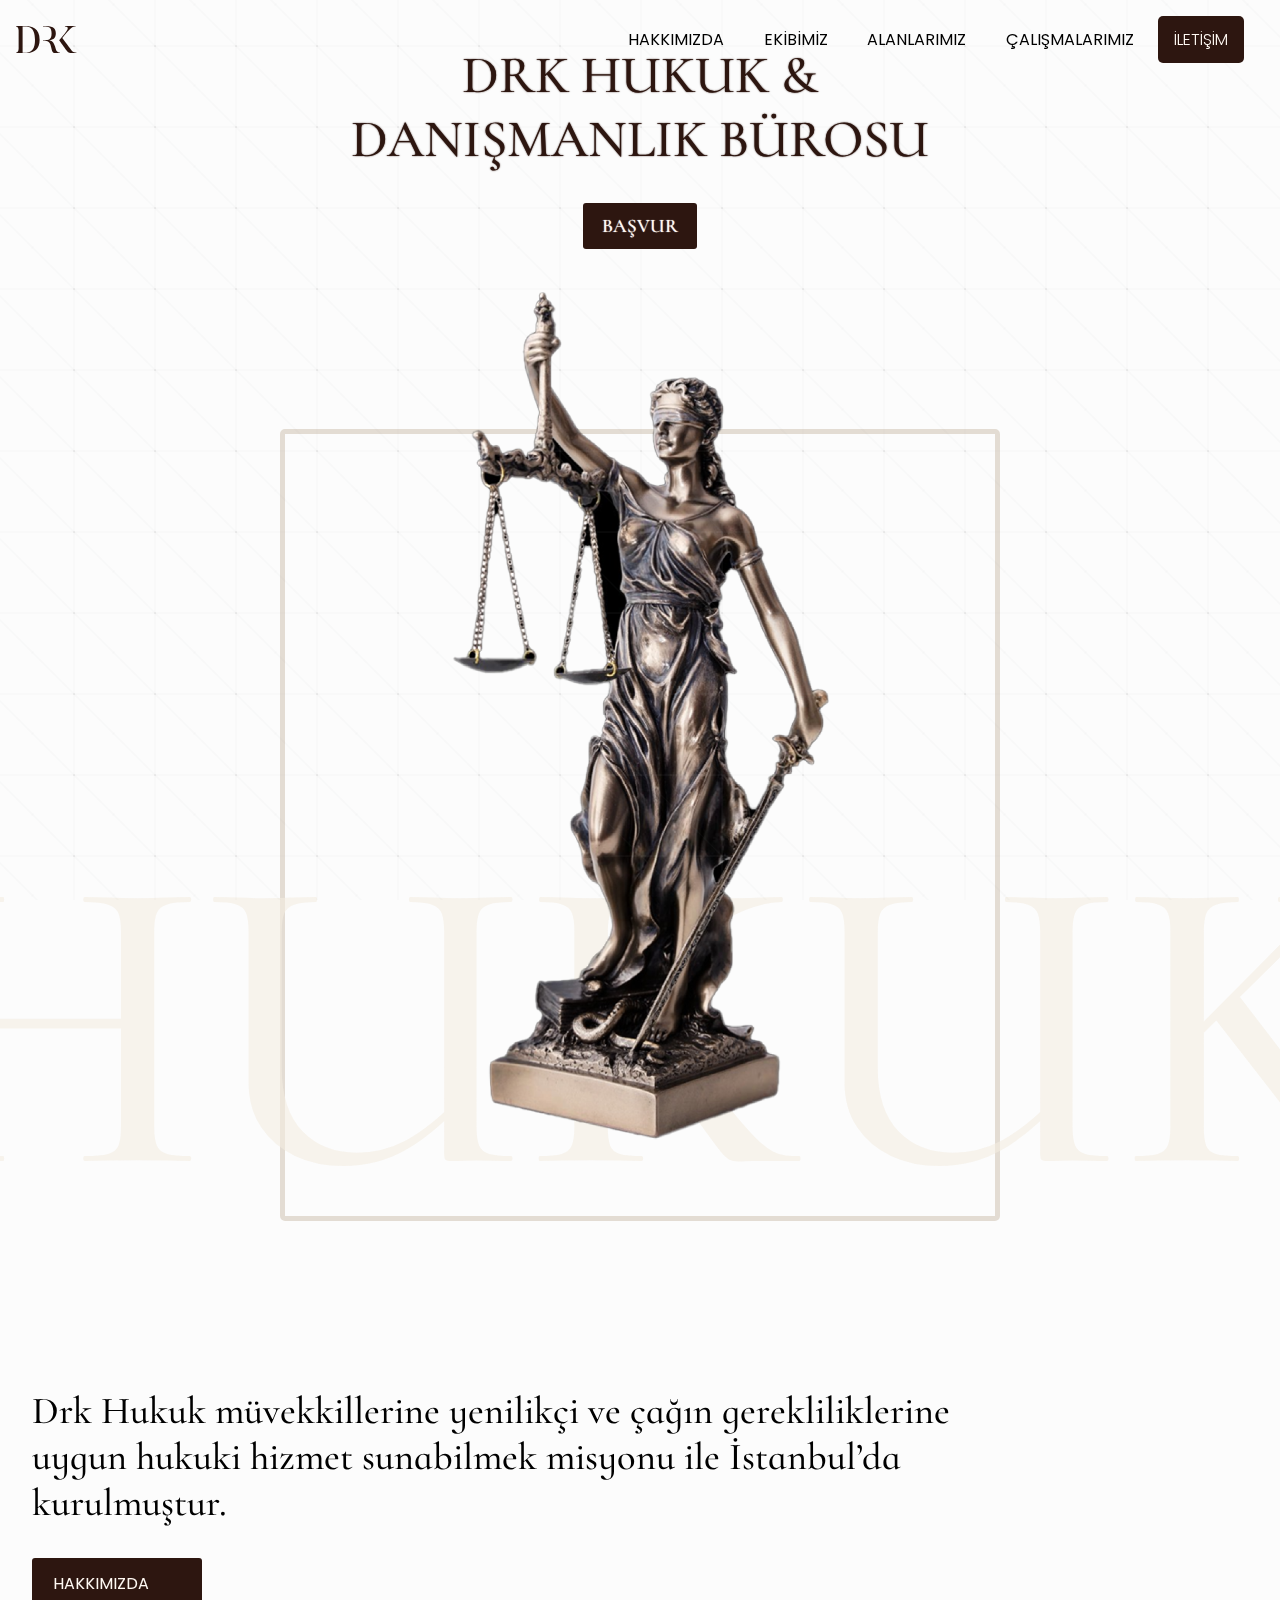
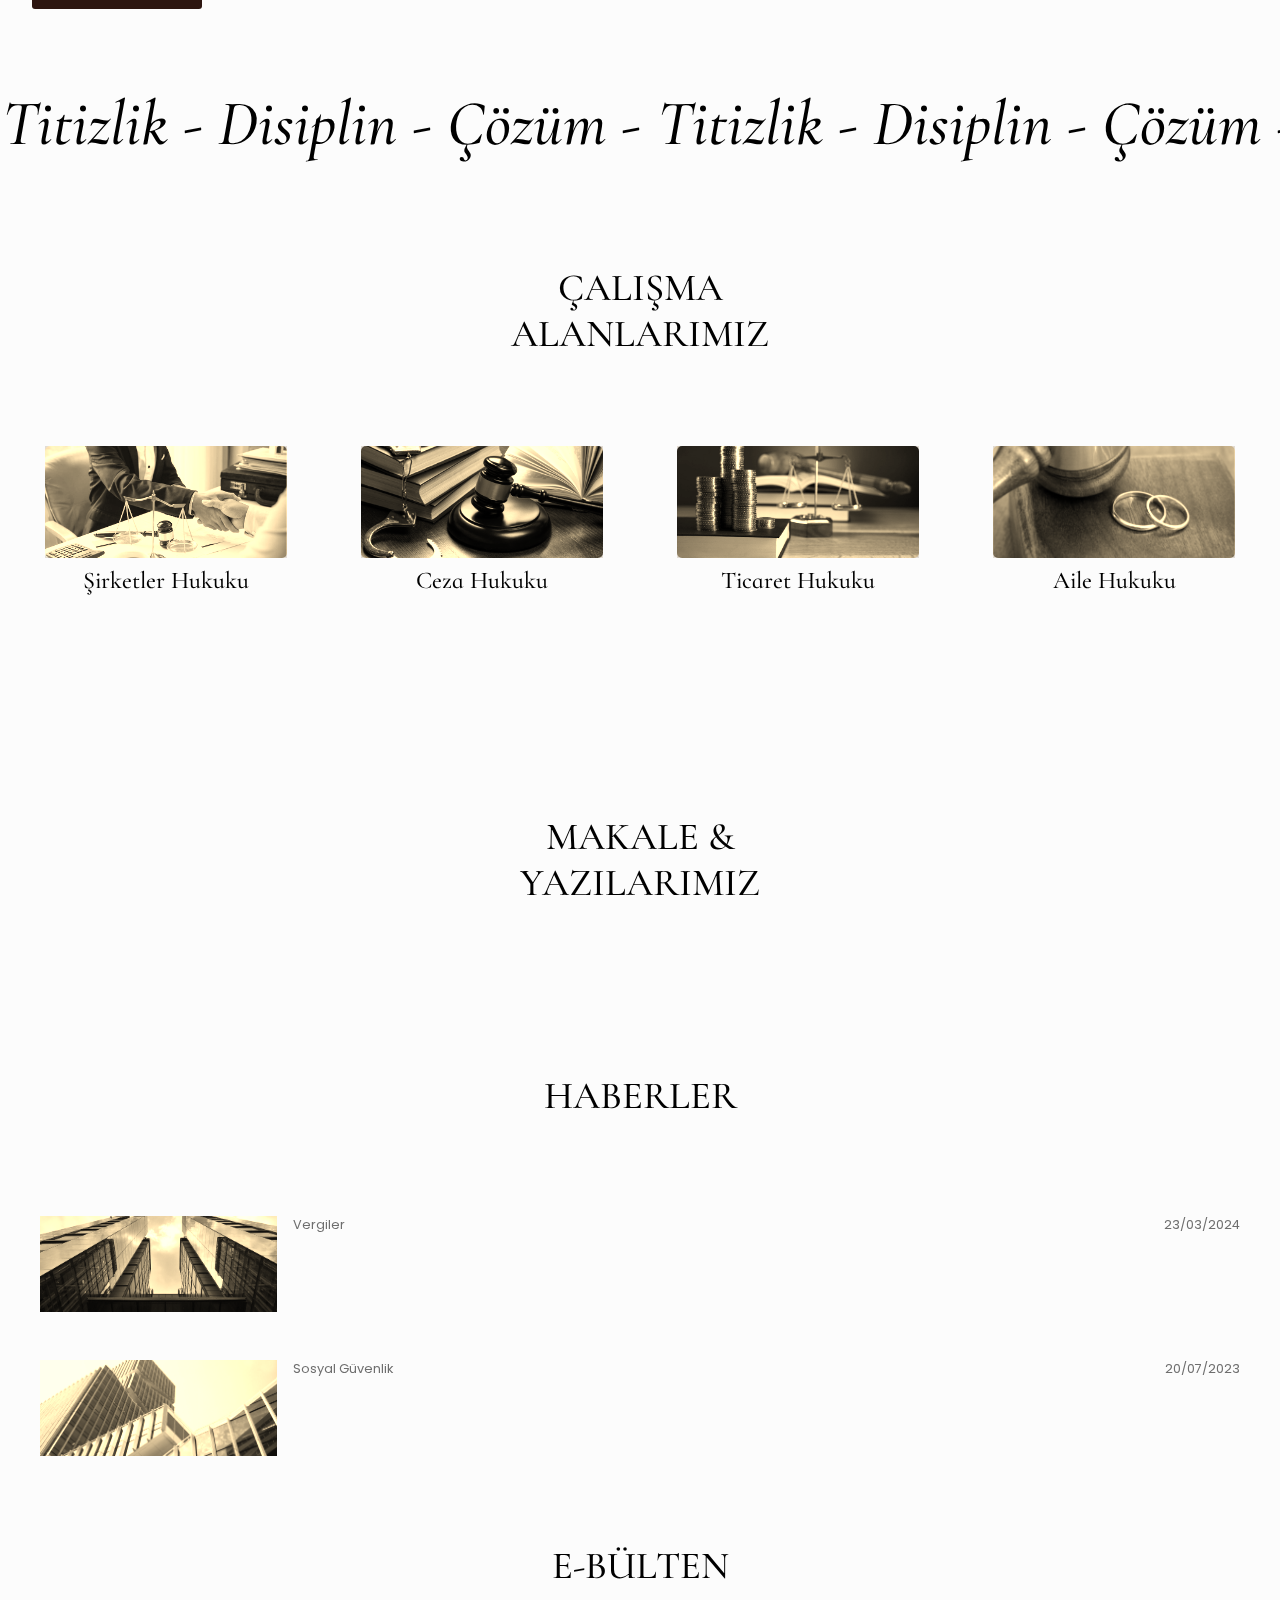
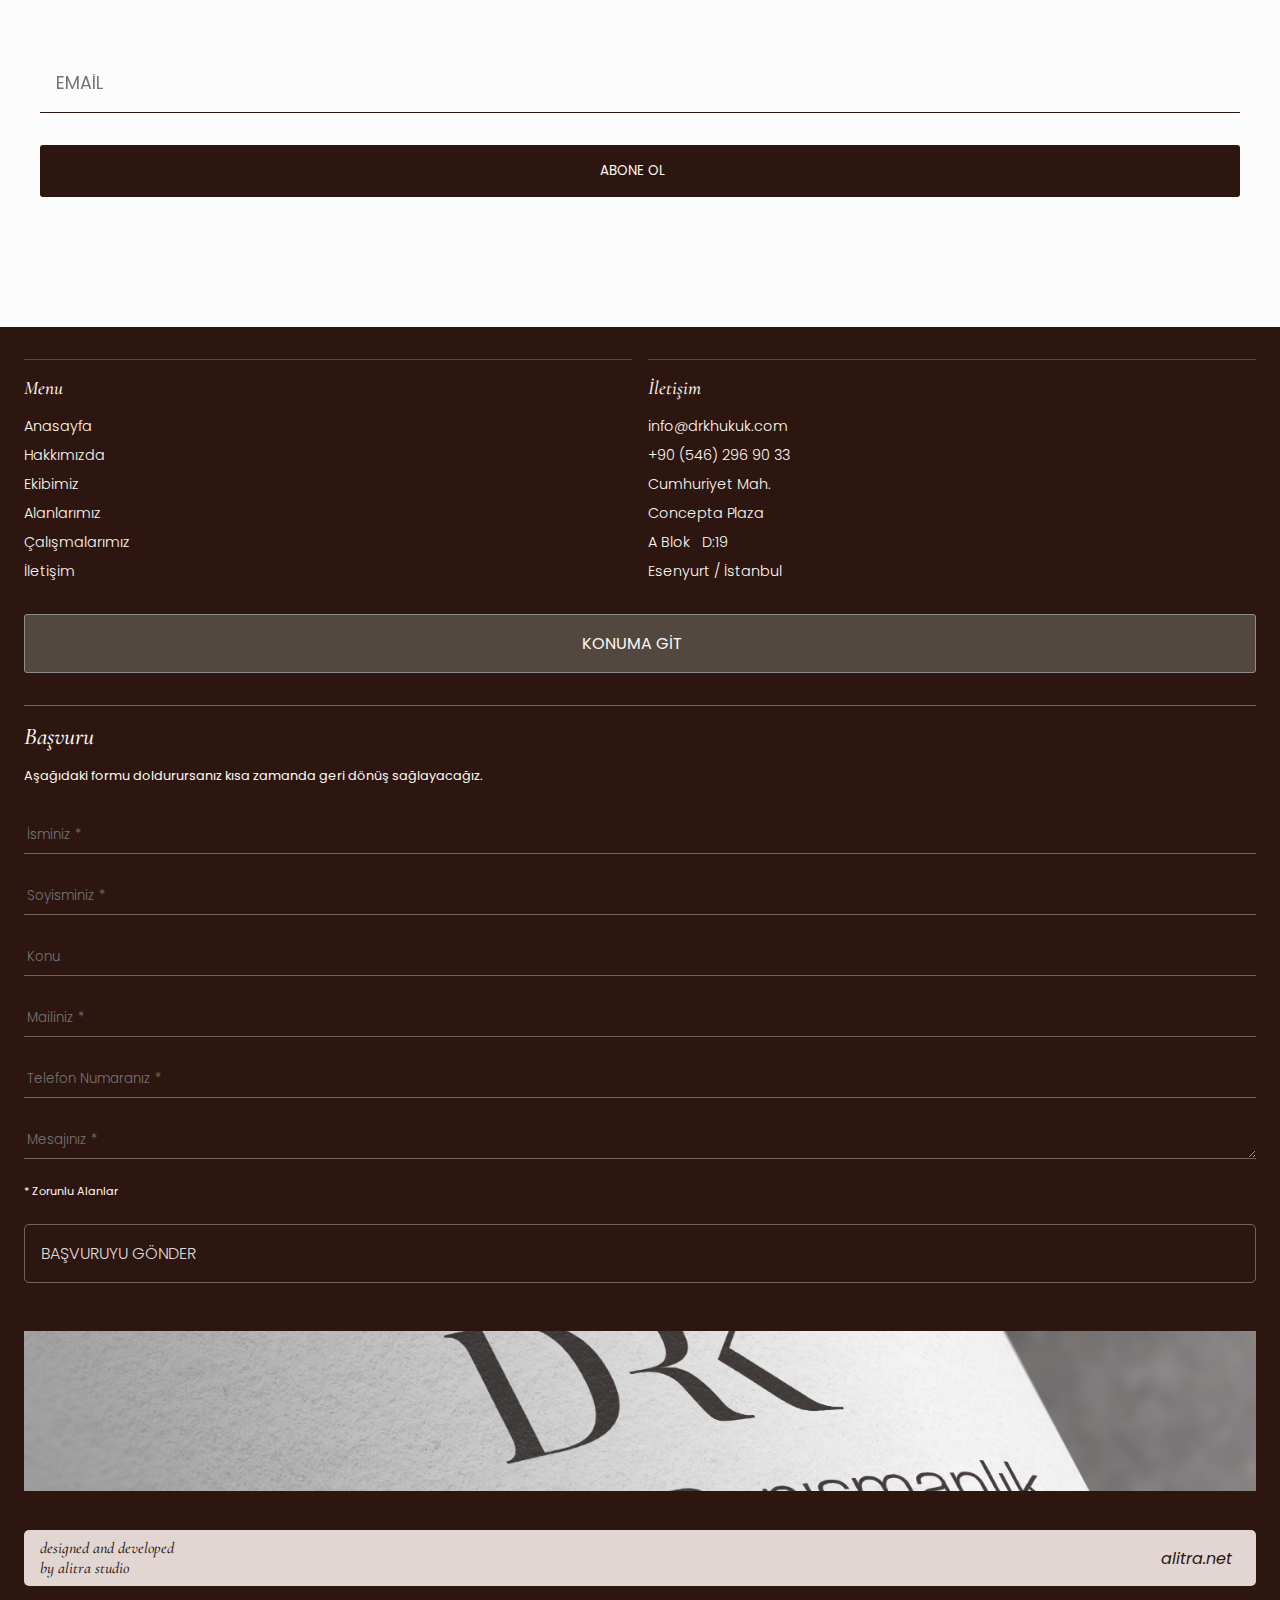
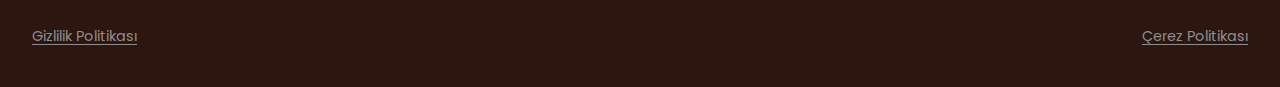
==== commit 34eca71f: "d5-3-v1" ====
--- a/index.html
+++ b/index.html
@@ -9,6 +9,13 @@
 <body class="updatin">
     <video src="/ui/herovideo.mp4" class="v1" id="hero_video" autoplay loop muted></video>
   
+    <!-- <div id="promotion_bar">
+        
+        <div id="promo_social">
+
+        </div>
+    </div> -->
+
     <nav id="nav_2" >
         <div id="nav_left">
             <span>
@@ -22,6 +29,14 @@
                 </g>
               </svg>
             </span>
+        </div>
+
+        <div id="nav_right">
+            <a href="#">HAKKIMIZDA</a>
+            <a href="#">EKİBİMİZ</a>
+            <a href="#">ALANLARIMIZ</a>
+            <a href="#">ÇALIŞMALARIMIZ</a>
+            <a href="#">İLETİŞİM</a>
         </div>
 
 
@@ -97,7 +112,7 @@
 
         <section class="index_part" id="index_part_1">
             <div id="index_part_1_header">
-                <h1>DRK HUKUK & DANIŞMANLIK BÜROSU</h1>
+                <h1>DRK HUKUK & <br> DANIŞMANLIK BÜROSU</h1>
                 <a href="">BAŞVUR</a>
             </div>
 
@@ -134,6 +149,10 @@
 
              <div id="scrolling_text">
                 <h1>
+                    <span>Titizlik - Disiplin - Çözüm - </span>
+                    <span>Titizlik - Disiplin - Çözüm - </span>
+                    <span>Titizlik - Disiplin - Çözüm - </span>
+                    <span>Titizlik - Disiplin - Çözüm - </span>
                     <span>Titizlik - Disiplin - Çözüm - </span>
                     <span>Titizlik - Disiplin - Çözüm - </span>
                     <span>Titizlik - Disiplin - Çözüm - </span>
@@ -215,7 +234,7 @@
 
                 <div id="part_3_articles" class="swiper-wrapper">
 
-                    <div class="article_div swiper-slide">
+                    <div class="mob_slider article_div swiper-slide">
                         <img src="/ui/img2.jpg" alt="">
                             <div>
                                 <span>Süleyman Dırık</span>
@@ -229,7 +248,7 @@
 
                     </div>
 
-                    <div class="article_div swiper-slide">
+                    <div class="mob_slider article_div swiper-slide">
                         <img src="/ui/img1.jpg" alt="">
                             <div>
                                 <span>Buket Duyar Dırık</span>
@@ -241,6 +260,33 @@
                             </h2>
 
                     </div>
+                    
+                    <div class="mob_slider article_div swiper-slide">
+                        <img src="/ui/img1.jpg" alt="">
+                            <div>
+                                <span>Buket Duyar Dırık</span>
+                                <span>20/07/2023</span>
+                            </div>
+
+                            <h2>
+                                Sosyal Güvenlik İle Alakalı Bilgilendirmeler
+                            </h2>
+
+                    </div>
+                    
+                    <div class="mob_slider article_div swiper-slide">
+                        <img src="/ui/img1.jpg" alt="">
+                            <div>
+                                <span>Buket Duyar Dırık</span>
+                                <span>20/07/2023</span>
+                            </div>
+
+                            <h2>
+                                Sosyal Güvenlik İle Alakalı Bilgilendirmeler
+                            </h2>
+
+                    </div>
+
 
                 </div>
 
--- a/style.css
+++ b/style.css
@@ -763,6 +763,7 @@
 #nav_2 > #nav_left {
   display: flex;
   flex-direction: column;
+  justify-content: center;
 }
 #nav_2 > #nav_left > span {
   display: inline-block;
@@ -773,6 +774,24 @@
 }
 #nav_2 > #nav_left > span > svg .cls-1 {
   fill: #2d1610;
+}
+#nav_2 #nav_right {
+  margin-right: 1rem;
+  width: 50vw;
+  display: none;
+  align-items: center;
+  justify-content: space-around;
+  gap: 0rem;
+}
+#nav_2 #nav_right > a {
+  padding: 0.7rem 1rem;
+  font-weight: 400;
+  border-radius: 5px;
+}
+#nav_2 #nav_right > a:nth-last-child(1) {
+  background-color: #2d1610;
+  color: #fff9f3;
+  font-weight: 300;
 }
 #nav_2 > #menu_button {
   height: 3.3rem;
@@ -788,6 +807,14 @@
   font-size: 1.8rem;
   color: #fff9f3;
   --ionicon-stroke-width: 15px;
+}
+@media only screen and (min-width: 900px) {
+  #nav_2 #nav_right {
+    display: flex;
+  }
+  #nav_2 #menu_button {
+    display: none;
+  }
 }
 
 #menu_2 {
@@ -942,6 +969,11 @@
   min-height: 200vh;
   padding-top: 10vh;
 }
+@media only screen and (min-width: 900px) {
+  #index_main {
+    padding: 1rem;
+  }
+}
 #index_main .content_header_2 {
   width: 90%;
   position: relative;
@@ -972,14 +1004,24 @@
 #index_main #index_decoration_1 > #index_part_1_img {
   position: sticky;
   display: inline-block;
-  width: 50vw;
+  width: auto;
   top: 35vh;
-  right: 0;
-  transform: translateX(60%);
+  left: 100%;
+  transform: translateX(15%);
   z-index: 2;
 }
 #index_main #index_decoration_1 > #index_part_1_img > img {
   height: 85vh;
+}
+@media only screen and (min-width: 900px) {
+  #index_main #index_decoration_1 > #index_part_1_img {
+    top: 30vh;
+    left: 50%;
+    transform: translateX(-50%);
+  }
+  #index_main #index_decoration_1 > #index_part_1_img > img {
+    height: 100vh;
+  }
 }
 #index_main #index_part_1 {
   width: 100%;
@@ -1004,6 +1046,8 @@
   padding: 0.7rem 1.2rem;
   background-color: #2d1610;
   color: #fff9f3;
+  font-size: 1.2rem;
+  text-shadow: 0 0 1px #fff9f3;
   display: inline-block;
   position: relative;
   border-radius: 3px;
@@ -1042,6 +1086,23 @@
   transform: translateX(-50%);
   color: rgba(199, 185, 165, 0.4666666667);
 }
+@media only screen and (min-width: 900px) {
+  #index_main #index_part_1 {
+    padding-top: 3vh;
+  }
+  #index_main #index_part_1 > #index_part_1_header > h1 {
+    font-size: 3.3rem;
+  }
+  #index_main #index_part_1 > #index_part_1_content > #index_part_1_block {
+    width: 80vh;
+  }
+  #index_main #index_part_1 > #index_part_1_content > #index_part_1_text {
+    margin-top: -50vh;
+  }
+  #index_main #index_part_1 > #index_part_1_content > #index_part_1_text > h1 {
+    color: rgba(244, 236, 225, 0.5960784314);
+  }
+}
 #index_main #index_part_2 {
   display: flex;
   flex-direction: column;
@@ -1060,6 +1121,7 @@
   display: flex;
   align-items: center;
   justify-content: space-between;
+  gap: 2rem;
 }
 #index_main #index_part_2 > a > ion-icon {
   font-size: 1.4rem;
@@ -1087,6 +1149,19 @@
   font-style: italic;
   text-wrap: nowrap;
 }
+@media only screen and (min-width: 900px) {
+  #index_main #index_part_2 {
+    margin-top: 10vh;
+  }
+  #index_main #index_part_2 > h2 {
+    width: 80%;
+    font-size: 2.4rem;
+  }
+  #index_main #index_part_2 > a {
+    width: -moz-fit-content;
+    width: fit-content;
+  }
+}
 #index_main #index_part_3 {
   margin-top: 6vh;
   display: flex;
@@ -1124,6 +1199,14 @@
   width: 90%;
   font-size: 0.9rem;
 }
+@media only screen and (min-width: 900px) {
+  #index_main #index_part_3 {
+    margin-top: 10vh;
+  }
+  #index_main #index_part_3 > #part_2_content {
+    flex-direction: row;
+  }
+}
 #index_main #index_part_5 {
   margin-top: 10vh;
   display: flex;
@@ -1141,6 +1224,16 @@
   min-width: 100vw !important;
   padding: 0 1.5rem;
   flex-shrink: 1;
+  position: relative;
+}
+#index_main #index_part_5 > #index_part_5_content > #part_3_articles > .article_div::before {
+  content: attr(aria-label);
+  font-size: 0.8rem;
+  position: absolute;
+  left: 50%;
+  transform: translateX(-50%);
+  top: -1.5rem;
+  color: #2d1610;
 }
 #index_main #index_part_5 > #index_part_5_content > #part_3_articles > .article_div > img {
   width: 100%;
@@ -1159,6 +1252,11 @@
 }
 #index_main #index_part_5 > #index_part_5_content > #part_3_articles > .article_div > h2 {
   font-weight: 700 !important;
+}
+@media only screen and (min-width: 900px) {
+  #index_main #index_part_5 > #index_part_5_content > #part_3_articles > .mob_slider {
+    display: none;
+  }
 }
 #index_main #index_part_6 {
   margin-top: 6vh;
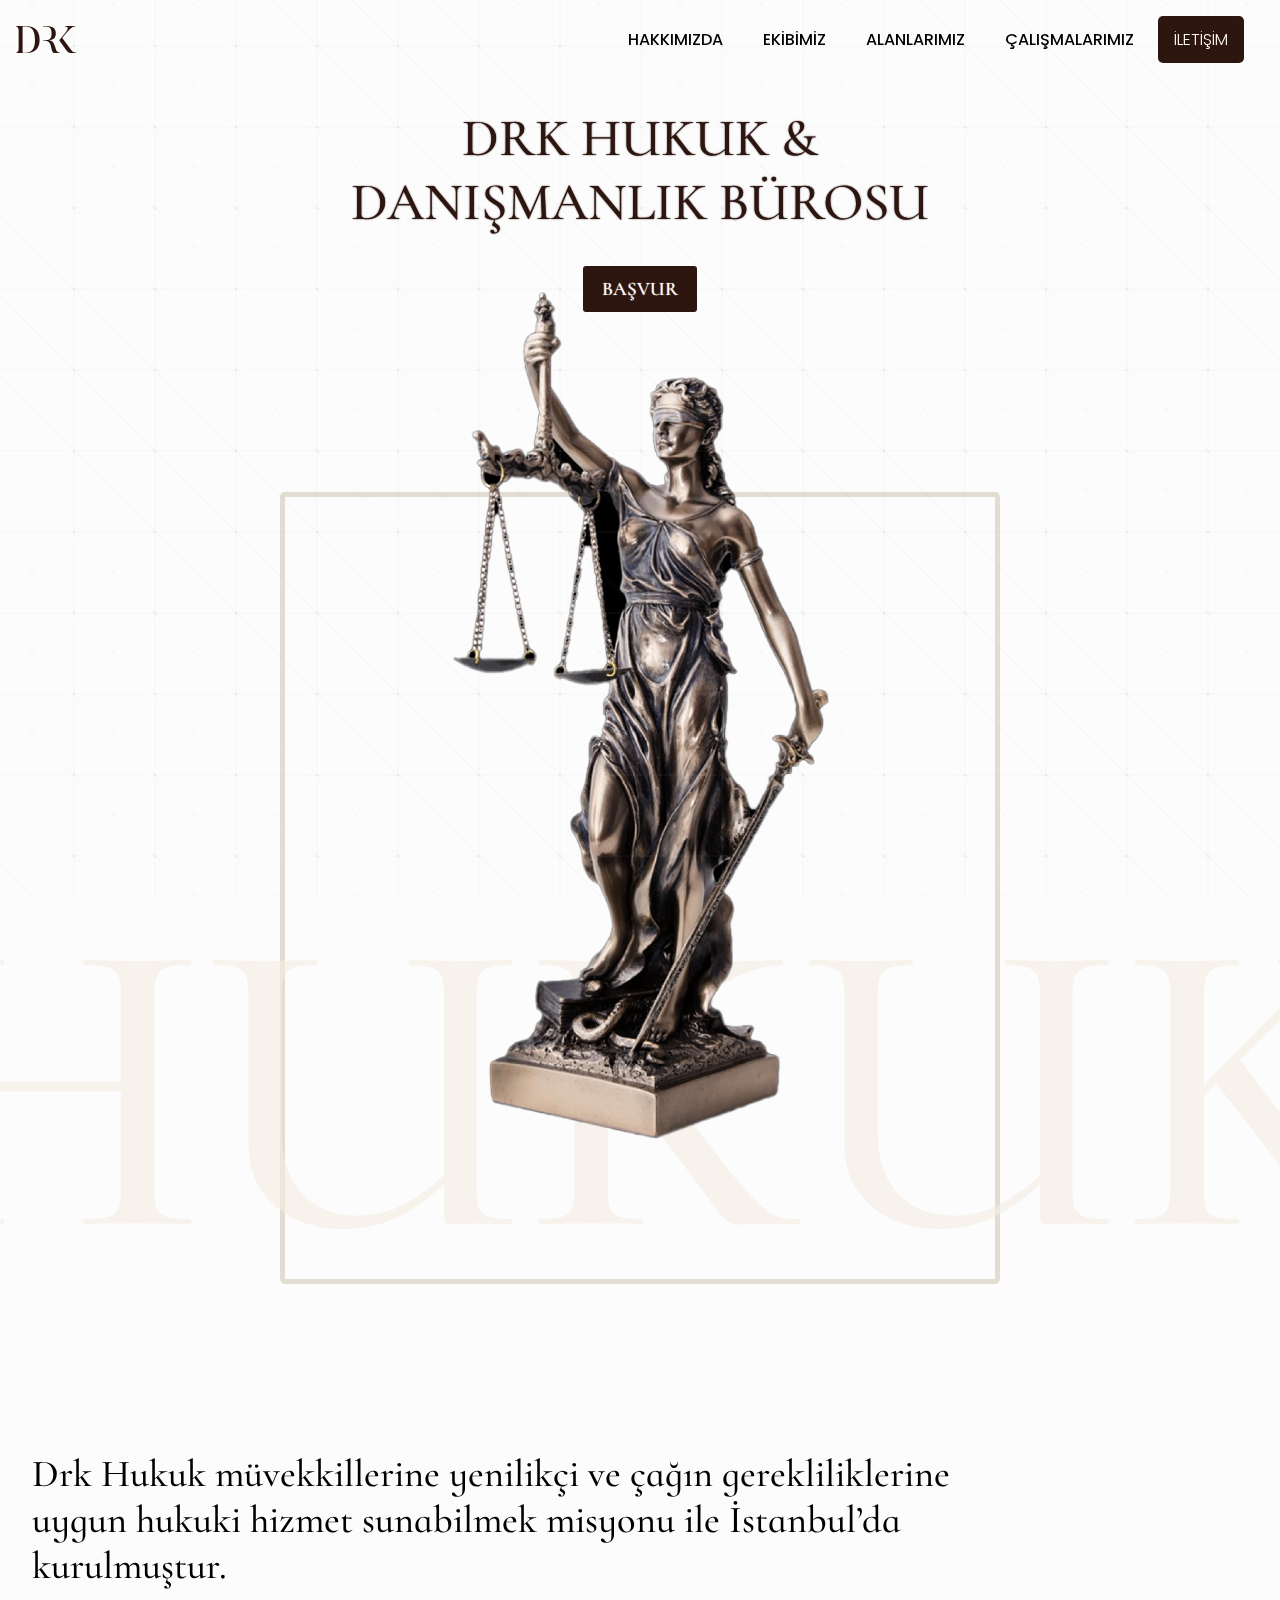
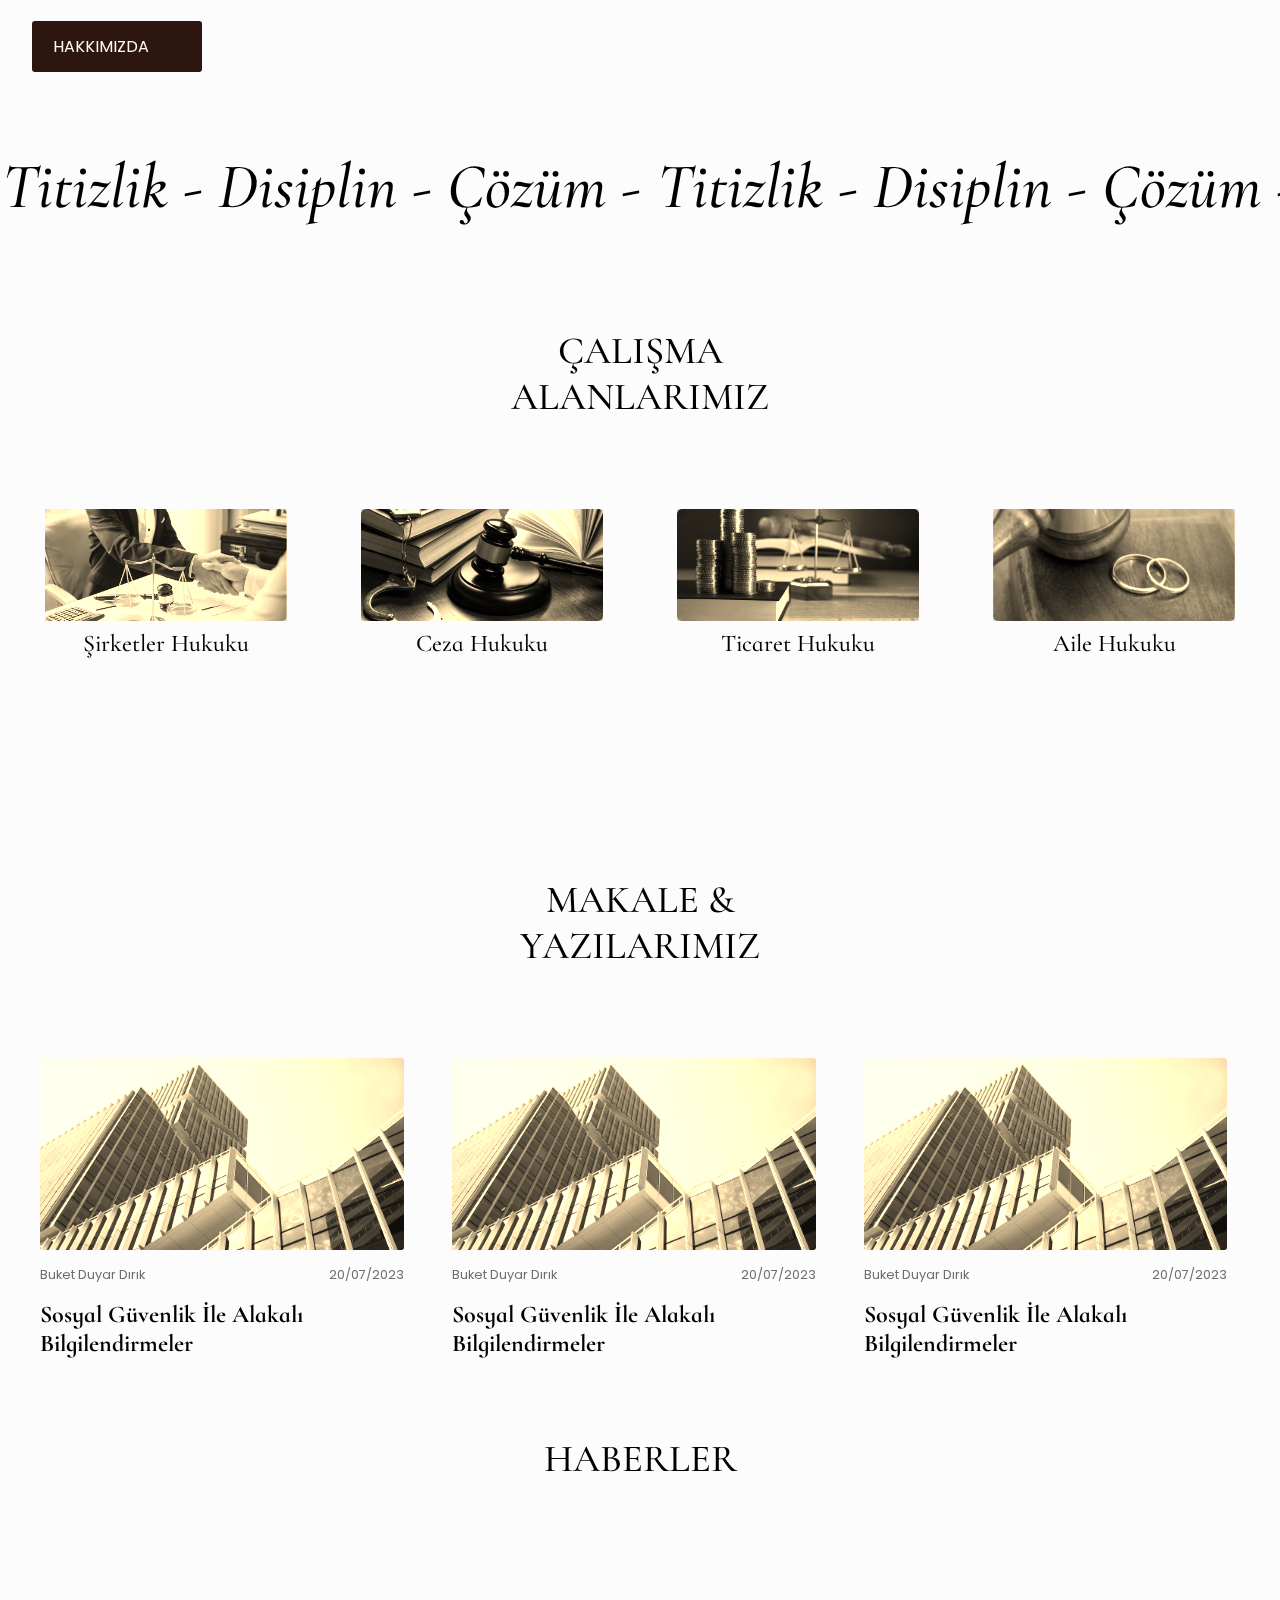
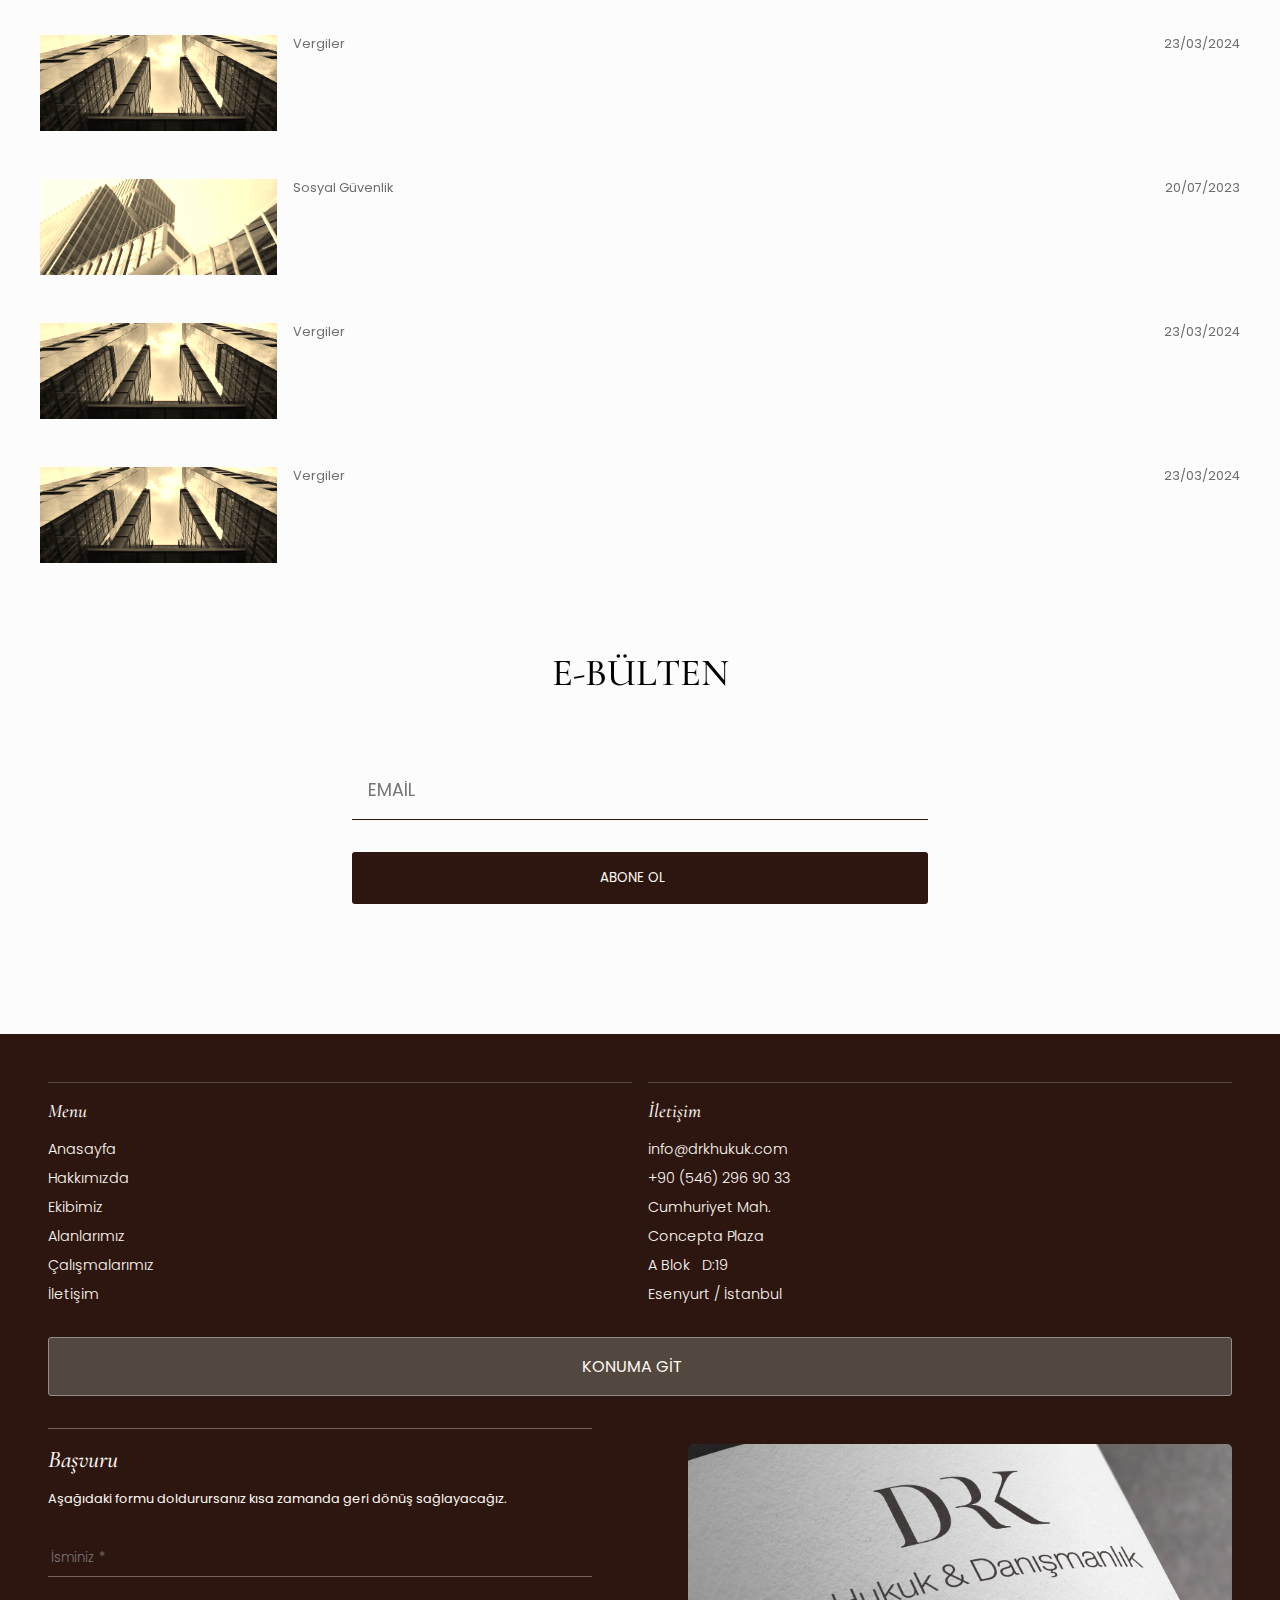
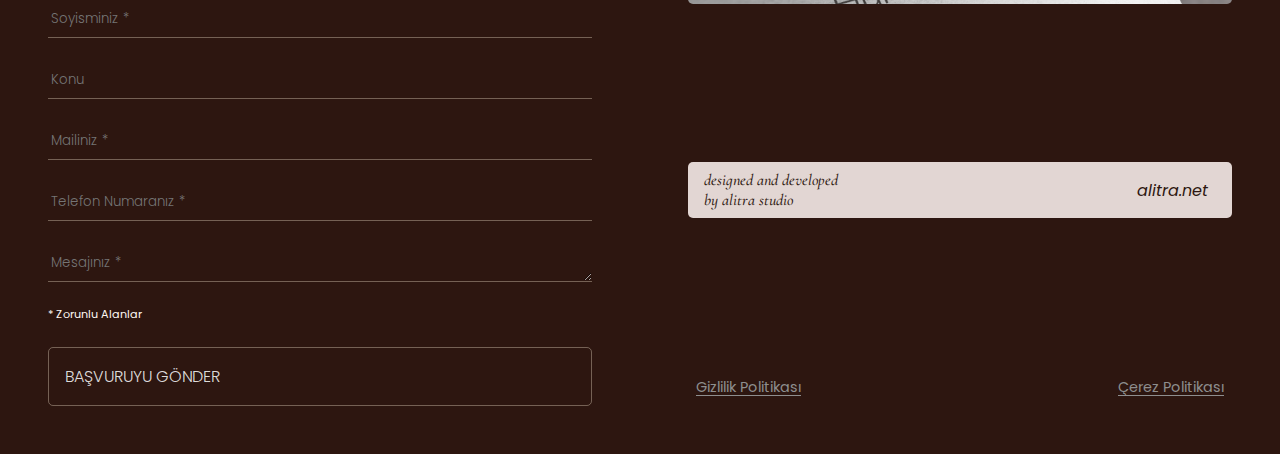
==== commit 74fc73c1: "d5-u4-v1" ====
--- a/index.html
+++ b/index.html
@@ -230,11 +230,11 @@
                 </p>
             </div>
 
-            <div id="index_part_5_content" class="swiper">
+            <div id="index_part_5_content_mob" class="swiper">
 
                 <div id="part_3_articles" class="swiper-wrapper">
 
-                    <div class="mob_slider article_div swiper-slide">
+                    <div class="article_div swiper-slide">
                         <img src="/ui/img2.jpg" alt="">
                             <div>
                                 <span>Süleyman Dırık</span>
@@ -248,7 +248,7 @@
 
                     </div>
 
-                    <div class="mob_slider article_div swiper-slide">
+                    <div class="article_div swiper-slide">
                         <img src="/ui/img1.jpg" alt="">
                             <div>
                                 <span>Buket Duyar Dırık</span>
@@ -261,7 +261,7 @@
 
                     </div>
                     
-                    <div class="mob_slider article_div swiper-slide">
+                    <div class="article_div swiper-slide">
                         <img src="/ui/img1.jpg" alt="">
                             <div>
                                 <span>Buket Duyar Dırık</span>
@@ -274,7 +274,7 @@
 
                     </div>
                     
-                    <div class="mob_slider article_div swiper-slide">
+                    <div class="article_div swiper-slide">
                         <img src="/ui/img1.jpg" alt="">
                             <div>
                                 <span>Buket Duyar Dırık</span>
@@ -290,10 +290,103 @@
 
                 </div>
 
-                <div class="swiper-scrollbar"></div>
-
-
-            </div>
+            </div>
+            <div id="index_part_5_content_des" class="swiper">
+
+                <div id="part_3_articles" class="swiper-wrapper">
+
+      
+
+                    <div class="swiper-slide">
+
+                        <div class="article_div">
+                            <img src="/ui/img1.jpg" alt="">
+                                <div>
+                                    <span>Buket Duyar Dırık</span>
+                                    <span>20/07/2023</span>
+                                </div>
+    
+                                <h2>
+                                    Sosyal Güvenlik İle Alakalı Bilgilendirmeler
+                                </h2>
+    
+                        </div>
+
+                        <div class="article_div">
+                            <img src="/ui/img1.jpg" alt="">
+                                <div>
+                                    <span>Buket Duyar Dırık</span>
+                                    <span>20/07/2023</span>
+                                </div>
+    
+                                <h2>
+                                    Sosyal Güvenlik İle Alakalı Bilgilendirmeler
+                                </h2>
+    
+                        </div>
+
+                        <div class="article_div">
+                            <img src="/ui/img1.jpg" alt="">
+                                <div>
+                                    <span>Buket Duyar Dırık</span>
+                                    <span>20/07/2023</span>
+                                </div>
+    
+                                <h2>
+                                    Sosyal Güvenlik İle Alakalı Bilgilendirmeler
+                                </h2>
+    
+                        </div>
+
+                    </div>
+
+                    <div class="swiper-slide">
+
+                        <div class="article_div">
+                            <img src="/ui/img1.jpg" alt="">
+                                <div>
+                                    <span>Buket Duyar Dırık</span>
+                                    <span>20/07/2023</span>
+                                </div>
+    
+                                <h2>
+                                    Sosyal Güvenlik İle Alakalı Bilgilendirmeler
+                                </h2>
+    
+                        </div>
+
+                        <div class="article_div">
+                            <img src="/ui/img1.jpg" alt="">
+                                <div>
+                                    <span>Buket Duyar Dırık</span>
+                                    <span>20/07/2023</span>
+                                </div>
+    
+                                <h2>
+                                    Sosyal Güvenlik İle Alakalı Bilgilendirmeler
+                                </h2>
+    
+                        </div>
+
+                        <div class="article_div">
+                            <img src="/ui/img1.jpg" alt="">
+                                <div>
+                                    <span>Buket Duyar Dırık</span>
+                                    <span>20/07/2023</span>
+                                </div>
+    
+                                <h2>
+                                    Sosyal Güvenlik İle Alakalı Bilgilendirmeler
+                                </h2>
+    
+                        </div>
+
+                    </div>
+                    
+                </div>
+
+            </div>
+
 
         </section>
 
@@ -339,6 +432,39 @@
 
                     </div>
                        
+                </div>
+
+                <div class="new_div">
+                    <img src="/ui/img2.jpg" alt="">
+
+                    <div>
+                        <div>
+                            <span>Vergiler</span>
+                            <span>23/03/2024</span>
+                        </div>
+
+                        <p>
+                            Türkiye'den Serbest Bölgeye Gönderilen Malların Gümrük Vergilerinin Alınmayacağı Durumlar Netleştirildi
+                        </p>
+                    </div>
+                        
+
+                </div>
+                <div class="new_div">
+                    <img src="/ui/img2.jpg" alt="">
+
+                    <div>
+                        <div>
+                            <span>Vergiler</span>
+                            <span>23/03/2024</span>
+                        </div>
+
+                        <p>
+                            Türkiye'den Serbest Bölgeye Gönderilen Malların Gümrük Vergilerinin Alınmayacağı Durumlar Netleştirildi
+                        </p>
+                    </div>
+                        
+
                 </div>
 
             </div>
@@ -395,58 +521,62 @@
             </a>
         </div>
 
-        <div id="footer_part_2">
-            <div id="footer_part_2_header">
-                <h2>Başvuru</h2>
-                <span>Aşağıdaki formu doldurursanız kısa zamanda geri dönüş sağlayacağız.</span>
-            </div>
-            <form id="form" action="https://api.staticforms.xyz/submit" method="post">
-                <!-- Replace with accesKey sent to your email -->
-                <input type="hidden" name="accessKey" value="ed4d0f4a-92d3-44d2-b5b1-d58d816a830f"> <!-- Required -->
-                <input type="text" name="name" placeholder="İsminiz *"> <!-- Optional -->
-                <input type="text" name="surname" placeholder="Soyisminiz *"> 
-                <input type="text" name="subject" placeholder="Konu"> <!-- Optional -->
-                <input type="text" name="email" placeholder="Mailiniz *"> <!-- Optional -->
-                <input type="text" name="phone" placeholder="Telefon Numaranız *"> <!-- Optional -->
-                <textarea name="message" placeholder="Mesajınız * " rows="1"></textarea> <!-- Optional -->
-                <!-- If you want replyTo to be set to specific email -->
-                <input type="hidden" name="replyTo" value="hello@alitra.net"> <!-- Optional -->
-                <!-- Specify @ as reply to value if you want it to be customers email -->
-                <input type="hidden" name="replyTo" value="@"> <!-- Optional -->
-                <!-- If you want form to redirect to a specific url after submission -->
-                <!-- <input type="hidden" name="redirectTo" value="https://example.com/contact/success"> Optional -->
-                
-                <span>* Zorunlu Alanlar</span>
-                <button type="submit">
-                    <span>BAŞVURUYU GÖNDER</span>
-                    <ion-icon name="chevron-forward-outline"></ion-icon>
-                </button>
-
-                
-            </form>
-    
-        </div>
-
-        <div id="footer_part_3">
-
-            <div>
-                <img src="/ui/mockup_1.png" alt="">
-            </div>
-            <a href="https://alitra.net">
-                <span>designed and developed <br> by alitra studio</span>
-                <span>
-                    <span>alitra.net</span>
-                    <ion-icon name="open-outline"></ion-icon>
-                </span>
-            </a>
-
-            <div>
-                <a href="">Gizlilik Politikası</a>
-                <a href="">Çerez Politikası</a>
-            </div>
-                
-   
-        </div>
+        <div>
+
+            <div id="footer_part_2">
+                <div id="footer_part_2_header">
+                    <h2>Başvuru</h2>
+                    <span>Aşağıdaki formu doldurursanız kısa zamanda geri dönüş sağlayacağız.</span>
+                </div>
+                <form id="form" action="https://api.staticforms.xyz/submit" method="post">
+                    <!-- Replace with accesKey sent to your email -->
+                    <input type="hidden" name="accessKey" value="ed4d0f4a-92d3-44d2-b5b1-d58d816a830f"> <!-- Required -->
+                    <input type="text" name="name" placeholder="İsminiz *"> <!-- Optional -->
+                    <input type="text" name="surname" placeholder="Soyisminiz *"> 
+                    <input type="text" name="subject" placeholder="Konu"> <!-- Optional -->
+                    <input type="text" name="email" placeholder="Mailiniz *"> <!-- Optional -->
+                    <input type="text" name="phone" placeholder="Telefon Numaranız *"> <!-- Optional -->
+                    <textarea name="message" placeholder="Mesajınız * " rows="1"></textarea> <!-- Optional -->
+                    <!-- If you want replyTo to be set to specific email -->
+                    <input type="hidden" name="replyTo" value="hello@alitra.net"> <!-- Optional -->
+                    <!-- Specify @ as reply to value if you want it to be customers email -->
+                    <input type="hidden" name="replyTo" value="@"> <!-- Optional -->
+                    <!-- If you want form to redirect to a specific url after submission -->
+                    <!-- <input type="hidden" name="redirectTo" value="https://example.com/contact/success"> Optional -->
+                    
+                    <span>* Zorunlu Alanlar</span>
+                    <button type="submit">
+                        <span>BAŞVURUYU GÖNDER</span>
+                        <ion-icon name="chevron-forward-outline"></ion-icon>
+                    </button>
+    
+                    
+                </form>
+        
+            </div>
+    
+            <div id="footer_part_3">
+    
+                <div>
+                    <img src="/ui/mockup_1.png" alt="">
+                </div>
+                <a href="https://alitra.net">
+                    <span>designed and developed <br> by alitra studio</span>
+                    <span>
+                        <span>alitra.net</span>
+                        <ion-icon name="open-outline"></ion-icon>
+                    </span>
+                </a>
+    
+                <div>
+                    <a href="">Gizlilik Politikası</a>
+                    <a href="">Çerez Politikası</a>
+                </div>
+                    
+       
+            </div>
+        </div>
+
 
 
     </footer>
--- a/style.css
+++ b/style.css
@@ -3,11 +3,11 @@
 @import url("https://fonts.googleapis.com/css2?family=Cormorant+Infant:ital,wght@0,300;0,400;0,500;0,600;0,700;1,300;1,400;1,500;1,600;1,700&display=swap");
 @import url("f/r/style.css");
 @import url("f/t/style.css");
-.font_def, #footer_2 > #footer_part_3 > a span:nth-last-child(1) > span, #index_main #index_part_2 > #scrolling_text > h1, #index_main_2 > #index_part_2 > #scrolling_text > h1, * {
+.font_def, #footer_2 > div:nth-last-child(1) > #footer_part_3 > a span:nth-last-child(1) > span, #index_main #index_part_2 > #scrolling_text > h1, #index_main_2 > #index_part_2 > #scrolling_text > h1, * {
   font-family: "Poppins", sans-serif;
 }
 
-.font_head, #footer_2 > #footer_part_3 > a span, #index_main #index_part_6 > #part_4_news > .new_div > div > p, #index_main #index_part_2 > #scrolling_text > h1 > span, #index_main #index_part_1 > #index_part_1_header > a, #menu_2 > #menu_content > div h3 > span, #menu_2 > #menu_content > a, #index_main_2 > #index_part_5 > div:nth-last-child(1) h3, #index_main_2 > #index_part_4 > #index_part_4_content > #part_4_news > .new_div > div > p, #index_main_2 > #index_part_2 > p, #index_main_2 > #index_part_2 > #scrolling_text > h1 > span, #index_main_2 > #index_part_1 > #index_part_1_content > div:nth-child(2) > div:nth-child(1) > p:nth-child(1) > span, #index_main_2 > #index_part_1 > #index_part_1_content > div:nth-child(2) > div:nth-child(1) > p:nth-child(1), #index_main_2 > #index_part_1 > #index_part_1_header > h1 > span, #index_main_2 .content_header, #menu_1 > #menu_content > a, h1, h2 {
+.font_head, #footer_2 > div:nth-last-child(1) > #footer_part_3 > a span, #index_main #index_part_6 > #part_4_news > .new_div > div > p, #index_main #index_part_2 > #scrolling_text > h1 > span, #index_main #index_part_1 > #index_part_1_header > a, #menu_2 > #menu_content > div h3 > span, #menu_2 > #menu_content > a, #index_main_2 > #index_part_5 > div:nth-last-child(1) h3, #index_main_2 > #index_part_4 > #index_part_4_content > #part_4_news > .new_div > div > p, #index_main_2 > #index_part_2 > p, #index_main_2 > #index_part_2 > #scrolling_text > h1 > span, #index_main_2 > #index_part_1 > #index_part_1_content > div:nth-child(2) > div:nth-child(1) > p:nth-child(1) > span, #index_main_2 > #index_part_1 > #index_part_1_content > div:nth-child(2) > div:nth-child(1) > p:nth-child(1), #index_main_2 > #index_part_1 > #index_part_1_header > h1 > span, #index_main_2 .content_header, #menu_1 > #menu_content > a, h1, h2 {
   font-family: "Cormorant Infant", sans-serif;
   font-weight: 500 !important;
 }
@@ -224,16 +224,16 @@
   z-index: -3;
 }
 #hero_video.v1 {
-  -o-object-position: top center;
-     object-position: top center;
+  -o-object-position: center left;
+     object-position: center left;
   overflow-x: hidden;
   filter: grayscale(1);
   -webkit-mask-image: linear-gradient(#000000 70%, rgba(255, 242, 223, 0) 100%);
           mask-image: linear-gradient(#000000 70%, rgba(255, 242, 223, 0) 100%);
 }
 #hero_video.v2 {
-  -o-object-position: top left;
-     object-position: top left;
+  -o-object-position: top right;
+     object-position: top right;
   height: 50vh;
   filter: grayscale(100%) sepia(100%) brightness(48%) hue-rotate(171deg) saturate(1000%) contrast(110%);
   -webkit-filter: grayscale(100%) sepia(100%) brightness(48%) hue-rotate(171deg) saturate(1000%) contrast(110%);
@@ -785,7 +785,7 @@
 }
 #nav_2 #nav_right > a {
   padding: 0.7rem 1rem;
-  font-weight: 400;
+  font-weight: 500;
   border-radius: 5px;
 }
 #nav_2 #nav_right > a:nth-last-child(1) {
@@ -958,7 +958,7 @@
   text-underline-offset: 1px;
 }
 
-.m_2_i, #index_main #index_part_6 > #part_4_news > .new_div > img, #index_main #index_part_5 > #index_part_5_content > #part_3_articles > .article_div > img, #index_main #index_part_3 > #part_2_content > div > .part_2_content_img > img {
+.m_2_i, #index_main #index_part_6 > #part_4_news > .new_div > img, #index_main #index_part_5 > #index_part_5_content_des > #part_3_articles > div > .article_div > img, #index_main #index_part_5 > #index_part_5_content_mob > #part_3_articles > .article_div > img, #index_main #index_part_3 > #part_2_content > div > .part_2_content_img > img {
   filter: sepia(100%);
   -webkit-filter: sepia(100%);
   -moz-filter: sepia(100%);
@@ -1014,6 +1014,9 @@
   height: 85vh;
 }
 @media only screen and (min-width: 900px) {
+  #index_main #index_decoration_1 {
+    height: 160vh;
+  }
   #index_main #index_decoration_1 > #index_part_1_img {
     top: 30vh;
     left: 50%;
@@ -1088,7 +1091,7 @@
 }
 @media only screen and (min-width: 900px) {
   #index_main #index_part_1 {
-    padding-top: 3vh;
+    padding-top: 10vh;
   }
   #index_main #index_part_1 > #index_part_1_header > h1 {
     font-size: 3.3rem;
@@ -1213,11 +1216,11 @@
   flex-direction: column;
   gap: 3rem;
 }
-#index_main #index_part_5 > #index_part_5_content > #part_3_articles {
+#index_main #index_part_5 > #index_part_5_content_mob > #part_3_articles {
   display: flex;
   overflow: visible;
 }
-#index_main #index_part_5 > #index_part_5_content > #part_3_articles > .article_div {
+#index_main #index_part_5 > #index_part_5_content_mob > #part_3_articles > .article_div {
   display: flex;
   flex-direction: column;
   gap: 1rem;
@@ -1226,7 +1229,7 @@
   flex-shrink: 1;
   position: relative;
 }
-#index_main #index_part_5 > #index_part_5_content > #part_3_articles > .article_div::before {
+#index_main #index_part_5 > #index_part_5_content_mob > #part_3_articles > .article_div::before {
   content: attr(aria-label);
   font-size: 0.8rem;
   position: absolute;
@@ -1235,14 +1238,14 @@
   top: -1.5rem;
   color: #2d1610;
 }
-#index_main #index_part_5 > #index_part_5_content > #part_3_articles > .article_div > img {
+#index_main #index_part_5 > #index_part_5_content_mob > #part_3_articles > .article_div > img {
   width: 100%;
   height: 12rem;
   -o-object-fit: cover;
      object-fit: cover;
   border-radius: 3px;
 }
-#index_main #index_part_5 > #index_part_5_content > #part_3_articles > .article_div > div {
+#index_main #index_part_5 > #index_part_5_content_mob > #part_3_articles > .article_div > div {
   display: flex;
   width: 100%;
   align-items: center;
@@ -1250,11 +1253,62 @@
   font-size: 0.8rem;
   color: #6e6e6e;
 }
-#index_main #index_part_5 > #index_part_5_content > #part_3_articles > .article_div > h2 {
+#index_main #index_part_5 > #index_part_5_content_mob > #part_3_articles > .article_div > h2 {
   font-weight: 700 !important;
 }
+#index_main #index_part_5 > #index_part_5_content_des > #part_3_articles {
+  display: flex;
+  overflow: visible;
+}
+#index_main #index_part_5 > #index_part_5_content_des > #part_3_articles > div {
+  display: flex;
+}
+#index_main #index_part_5 > #index_part_5_content_des > #part_3_articles > div > .article_div {
+  min-width: 33%;
+  max-width: 33%;
+  width: 33% !important;
+  display: flex;
+  flex-direction: column;
+  gap: 1rem;
+  padding: 0 1.5rem;
+  flex-shrink: 1;
+  position: relative;
+}
+#index_main #index_part_5 > #index_part_5_content_des > #part_3_articles > div > .article_div::before {
+  content: attr(aria-label);
+  font-size: 0.8rem;
+  position: absolute;
+  left: 50%;
+  transform: translateX(-50%);
+  top: -1.5rem;
+  color: #2d1610;
+}
+#index_main #index_part_5 > #index_part_5_content_des > #part_3_articles > div > .article_div > img {
+  width: 100%;
+  height: 12rem;
+  -o-object-fit: cover;
+     object-fit: cover;
+  border-radius: 3px;
+}
+#index_main #index_part_5 > #index_part_5_content_des > #part_3_articles > div > .article_div > div {
+  display: flex;
+  width: 100%;
+  align-items: center;
+  justify-content: space-between;
+  font-size: 0.8rem;
+  color: #6e6e6e;
+}
+#index_main #index_part_5 > #index_part_5_content_des > #part_3_articles > div > .article_div > h2 {
+  font-weight: 700 !important;
+}
+#index_main #index_part_5 > #index_part_5_content_des {
+  display: none;
+}
 @media only screen and (min-width: 900px) {
-  #index_main #index_part_5 > #index_part_5_content > #part_3_articles > .mob_slider {
+  #index_main #index_part_5 > #index_part_5_content_des {
+    display: flex;
+  }
+  #index_main #index_part_5 > #index_part_5_content_mob {
     display: none;
   }
 }
@@ -1300,6 +1354,7 @@
   height: 1rem;
 }
 #index_main #index_part_6 > #part_4_news > .new_div > div > p {
+  width: 100%;
   font-size: 1.2rem;
   line-height: 1.3rem;
   height: 4rem;
@@ -1310,6 +1365,11 @@
   color: #000000;
   font-weight: 700 !important;
 }
+@media only screen and (min-width: 900px) {
+  #index_main #index_part_6 {
+    gap: 7rem;
+  }
+}
 #index_main #index_part_7 {
   margin-top: 7vh;
 }
@@ -1341,6 +1401,14 @@
   color: #fff9f3;
   font-size: 1.3rem;
 }
+@media only screen and (min-width: 900px) {
+  #index_main #index_part_7 {
+    width: 50%;
+    position: relative;
+    left: 50%;
+    transform: translateX(-50%);
+  }
+}
 
 #footer_2 {
   margin-top: 10vh;
@@ -1388,7 +1456,14 @@
 #footer_2 #footer_part_ad > a > ion-icon {
   font-size: 1.3rem;
 }
-#footer_2 > #footer_part_2 {
+#footer_2 > div:nth-last-child(1) {
+  display: flex;
+  flex-direction: column;
+}
+#footer_2 > div:nth-last-child(1) > div {
+  width: 100%;
+}
+#footer_2 > div:nth-last-child(1) > #footer_part_2 {
   border-top: 1px solid rgba(199, 185, 165, 0.4666666667);
   padding-top: 1rem;
   margin-top: 2rem;
@@ -1396,23 +1471,23 @@
   flex-direction: column;
   gap: 2rem;
 }
-#footer_2 > #footer_part_2 > #footer_part_2_header {
-  display: flex;
-  flex-direction: column;
-  gap: 1rem;
-}
-#footer_2 > #footer_part_2 > #footer_part_2_header > h2 {
+#footer_2 > div:nth-last-child(1) > #footer_part_2 > #footer_part_2_header {
+  display: flex;
+  flex-direction: column;
+  gap: 1rem;
+}
+#footer_2 > div:nth-last-child(1) > #footer_part_2 > #footer_part_2_header > h2 {
   font-style: italic;
 }
-#footer_2 > #footer_part_2 > #footer_part_2_header > span {
+#footer_2 > div:nth-last-child(1) > #footer_part_2 > #footer_part_2_header > span {
   font-size: 0.8rem;
 }
-#footer_2 > #footer_part_2 > #form {
+#footer_2 > div:nth-last-child(1) > #footer_part_2 > #form {
   display: flex;
   flex-direction: column;
   gap: 1.5rem;
 }
-#footer_2 > #footer_part_2 > #form > input, #footer_2 > #footer_part_2 > #form textarea, #footer_2 > #footer_part_2 > #form button {
+#footer_2 > div:nth-last-child(1) > #footer_part_2 > #form > input, #footer_2 > div:nth-last-child(1) > #footer_part_2 > #form textarea, #footer_2 > div:nth-last-child(1) > #footer_part_2 > #form button {
   background-color: transparent;
   padding: 0.5rem 0.2rem;
   border: none;
@@ -1421,10 +1496,10 @@
   font-weight: 300;
   border-bottom: 1px solid rgba(199, 185, 165, 0.4666666667);
 }
-#footer_2 > #footer_part_2 > #form > span {
+#footer_2 > div:nth-last-child(1) > #footer_part_2 > #form > span {
   font-size: 0.7rem;
 }
-#footer_2 > #footer_part_2 > #form > button {
+#footer_2 > div:nth-last-child(1) > #footer_part_2 > #form > button {
   padding: 1rem 1rem;
   font-size: 1rem;
   border: 1px solid rgba(199, 185, 165, 0.4666666667);
@@ -1434,25 +1509,27 @@
   justify-content: space-between;
   border-radius: 5px;
 }
-#footer_2 > #footer_part_2 > #form > button > ion-icon {
+#footer_2 > div:nth-last-child(1) > #footer_part_2 > #form > button > ion-icon {
   font-size: 1.2rem;
 }
-#footer_2 > #footer_part_3 {
+#footer_2 > div:nth-last-child(1) > #footer_part_3 {
   margin-top: 3rem;
   display: flex;
   flex-direction: column;
+  justify-content: space-between;
   gap: 2rem;
 }
-#footer_2 > #footer_part_3 > div {
-  width: 100%;
-}
-#footer_2 > #footer_part_3 > div > img {
+#footer_2 > div:nth-last-child(1) > #footer_part_3 > div {
+  width: 100%;
+}
+#footer_2 > div:nth-last-child(1) > #footer_part_3 > div > img {
   width: 100%;
   height: 10rem;
   -o-object-fit: cover;
      object-fit: cover;
-}
-#footer_2 > #footer_part_3 > a {
+  border-radius: 5px;
+}
+#footer_2 > div:nth-last-child(1) > #footer_part_3 > a {
   display: flex;
   align-items: center;
   justify-content: space-between;
@@ -1460,33 +1537,45 @@
   padding: 0.5rem 1rem;
   border-radius: 5px;
 }
-#footer_2 > #footer_part_3 > a span {
+#footer_2 > div:nth-last-child(1) > #footer_part_3 > a span {
   font-style: italic;
   color: #2d1610;
 }
-#footer_2 > #footer_part_3 > a span:nth-last-child(1) {
+#footer_2 > div:nth-last-child(1) > #footer_part_3 > a span:nth-last-child(1) {
   display: flex;
   align-items: center;
   gap: 0.5rem;
 }
-#footer_2 > #footer_part_3 > a span:nth-last-child(1) > span {
+#footer_2 > div:nth-last-child(1) > #footer_part_3 > a span:nth-last-child(1) > span {
   font-weight: 400 !important;
   color: #2d1610;
 }
-#footer_2 > #footer_part_3 > a span:nth-last-child(1) > ion-icon {
+#footer_2 > div:nth-last-child(1) > #footer_part_3 > a span:nth-last-child(1) > ion-icon {
   font-size: 1.3rem;
   --ionicon-stroke-width: 25px;
   color: #2d1610;
 }
-#footer_2 > #footer_part_3 > div:nth-last-child(1) {
-  display: flex;
-  align-items: center;
-  justify-content: space-between;
-}
-#footer_2 > #footer_part_3 > div:nth-last-child(1) > a {
+#footer_2 > div:nth-last-child(1) > #footer_part_3 > div:nth-last-child(1) {
+  display: flex;
+  align-items: center;
+  justify-content: space-between;
+}
+#footer_2 > div:nth-last-child(1) > #footer_part_3 > div:nth-last-child(1) > a {
   padding: 0.5rem;
   text-decoration: underline;
   text-underline-offset: 3px;
   font-size: 0.9rem;
   color: #8e8e8e;
+}
+@media only screen and (min-width: 900px) {
+  #footer_2 {
+    padding: 3rem 3rem;
+  }
+  #footer_2 > div:nth-last-child(1) {
+    flex-direction: row;
+    gap: 6rem;
+  }
+  #footer_2 > div:nth-last-child(1) > div {
+    width: 50%;
+  }
 }/*# sourceMappingURL=style.css.map */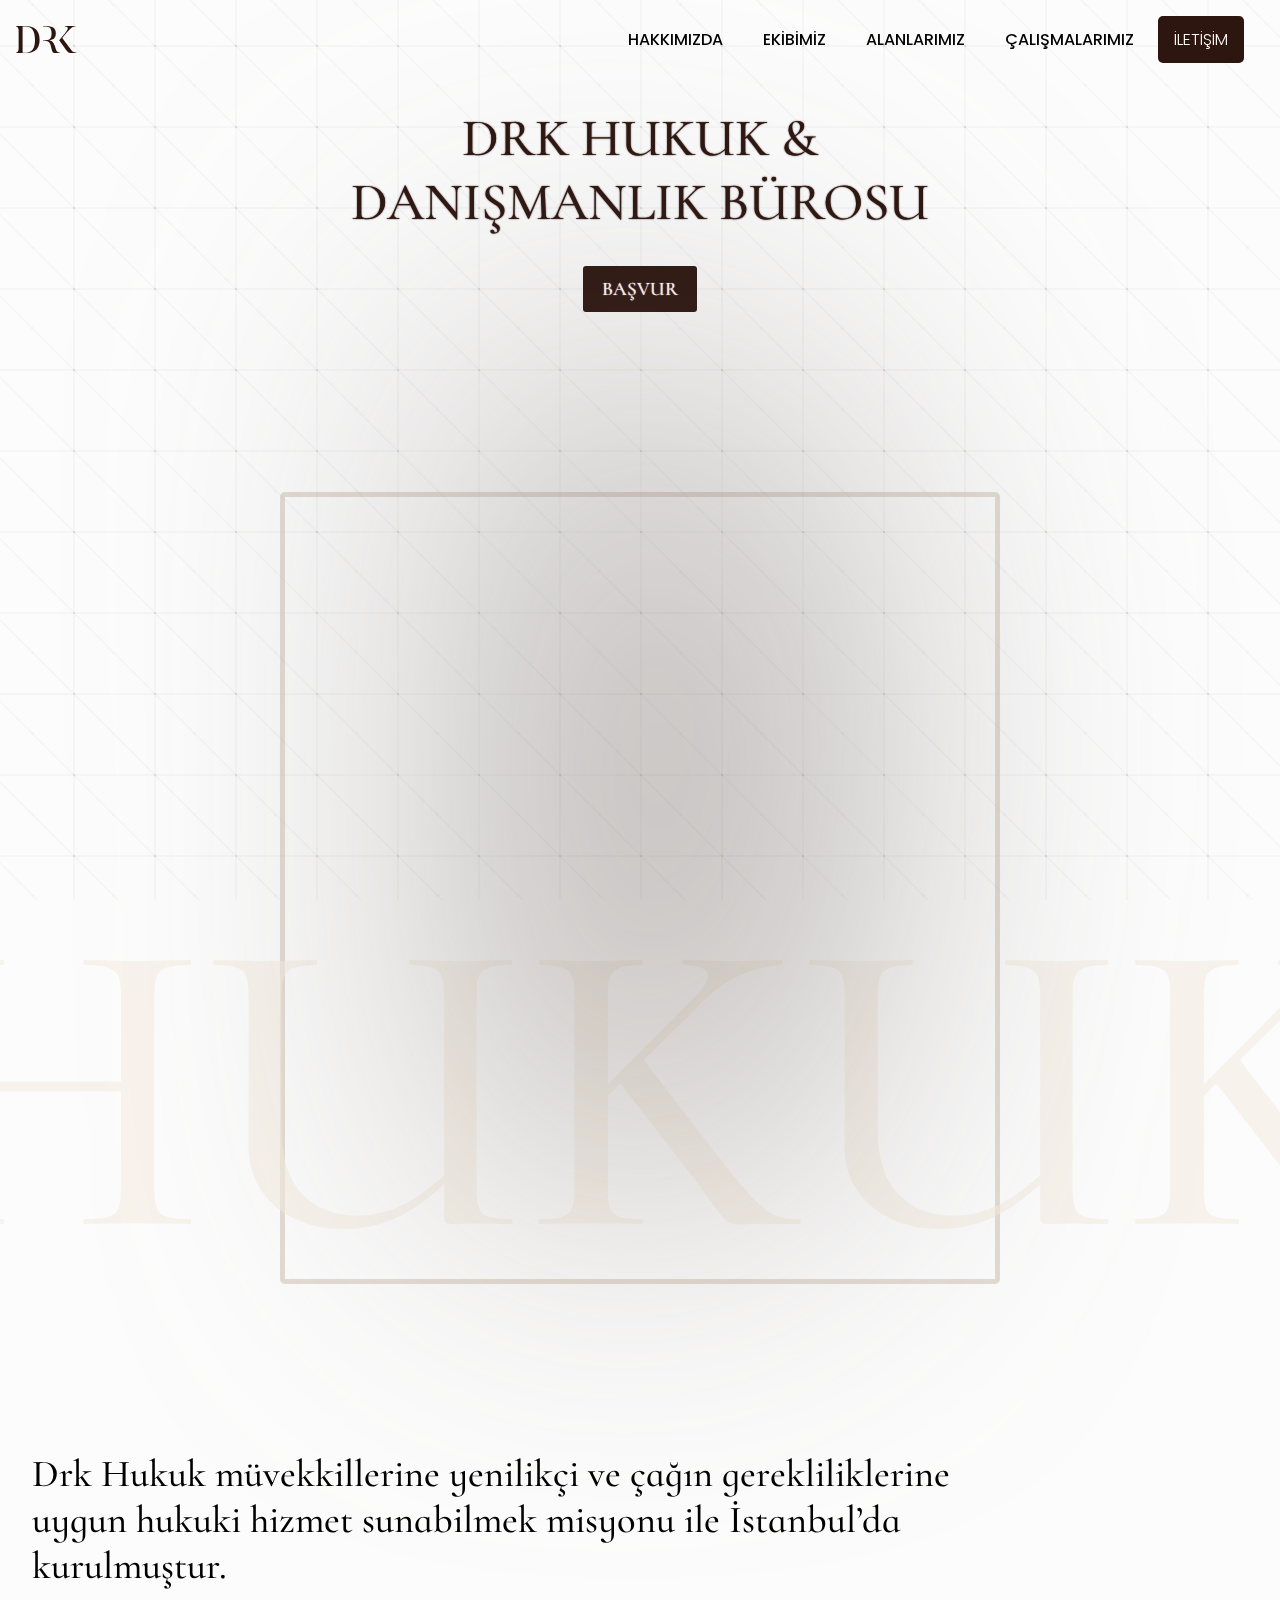
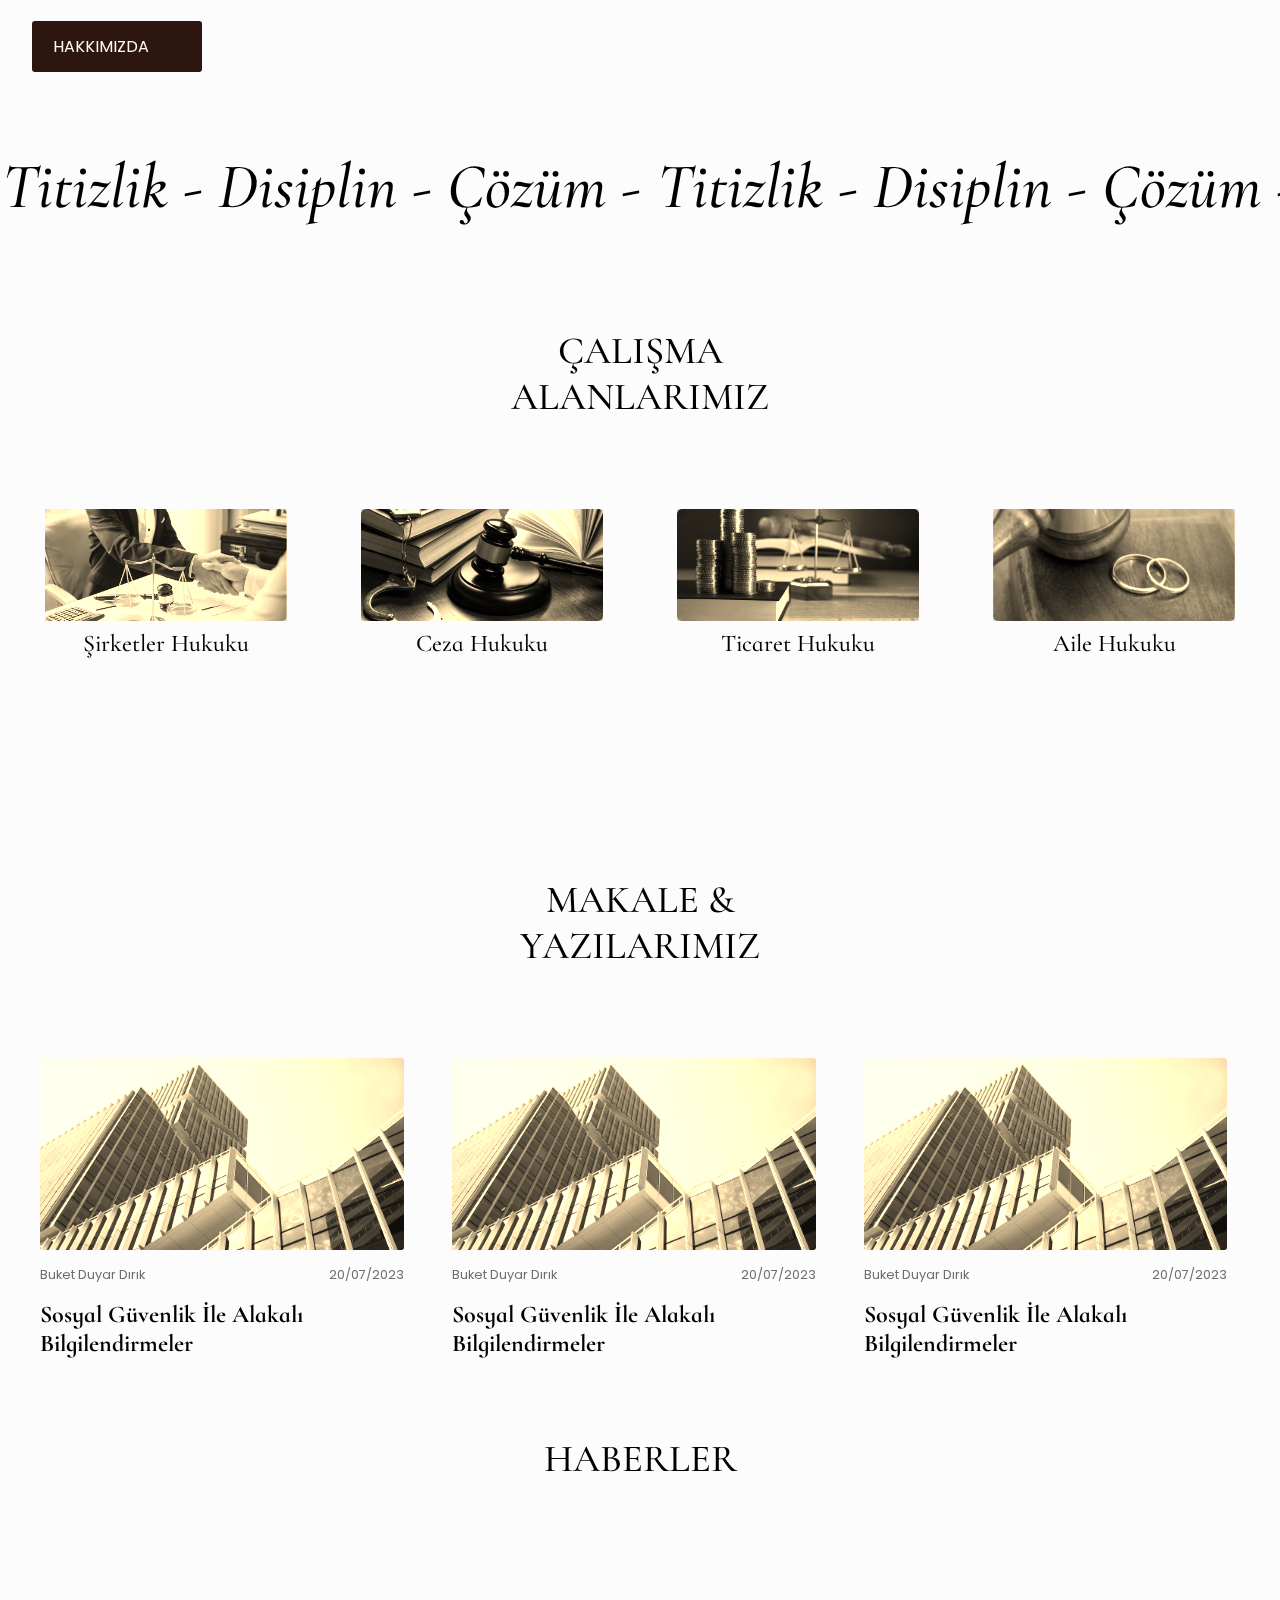
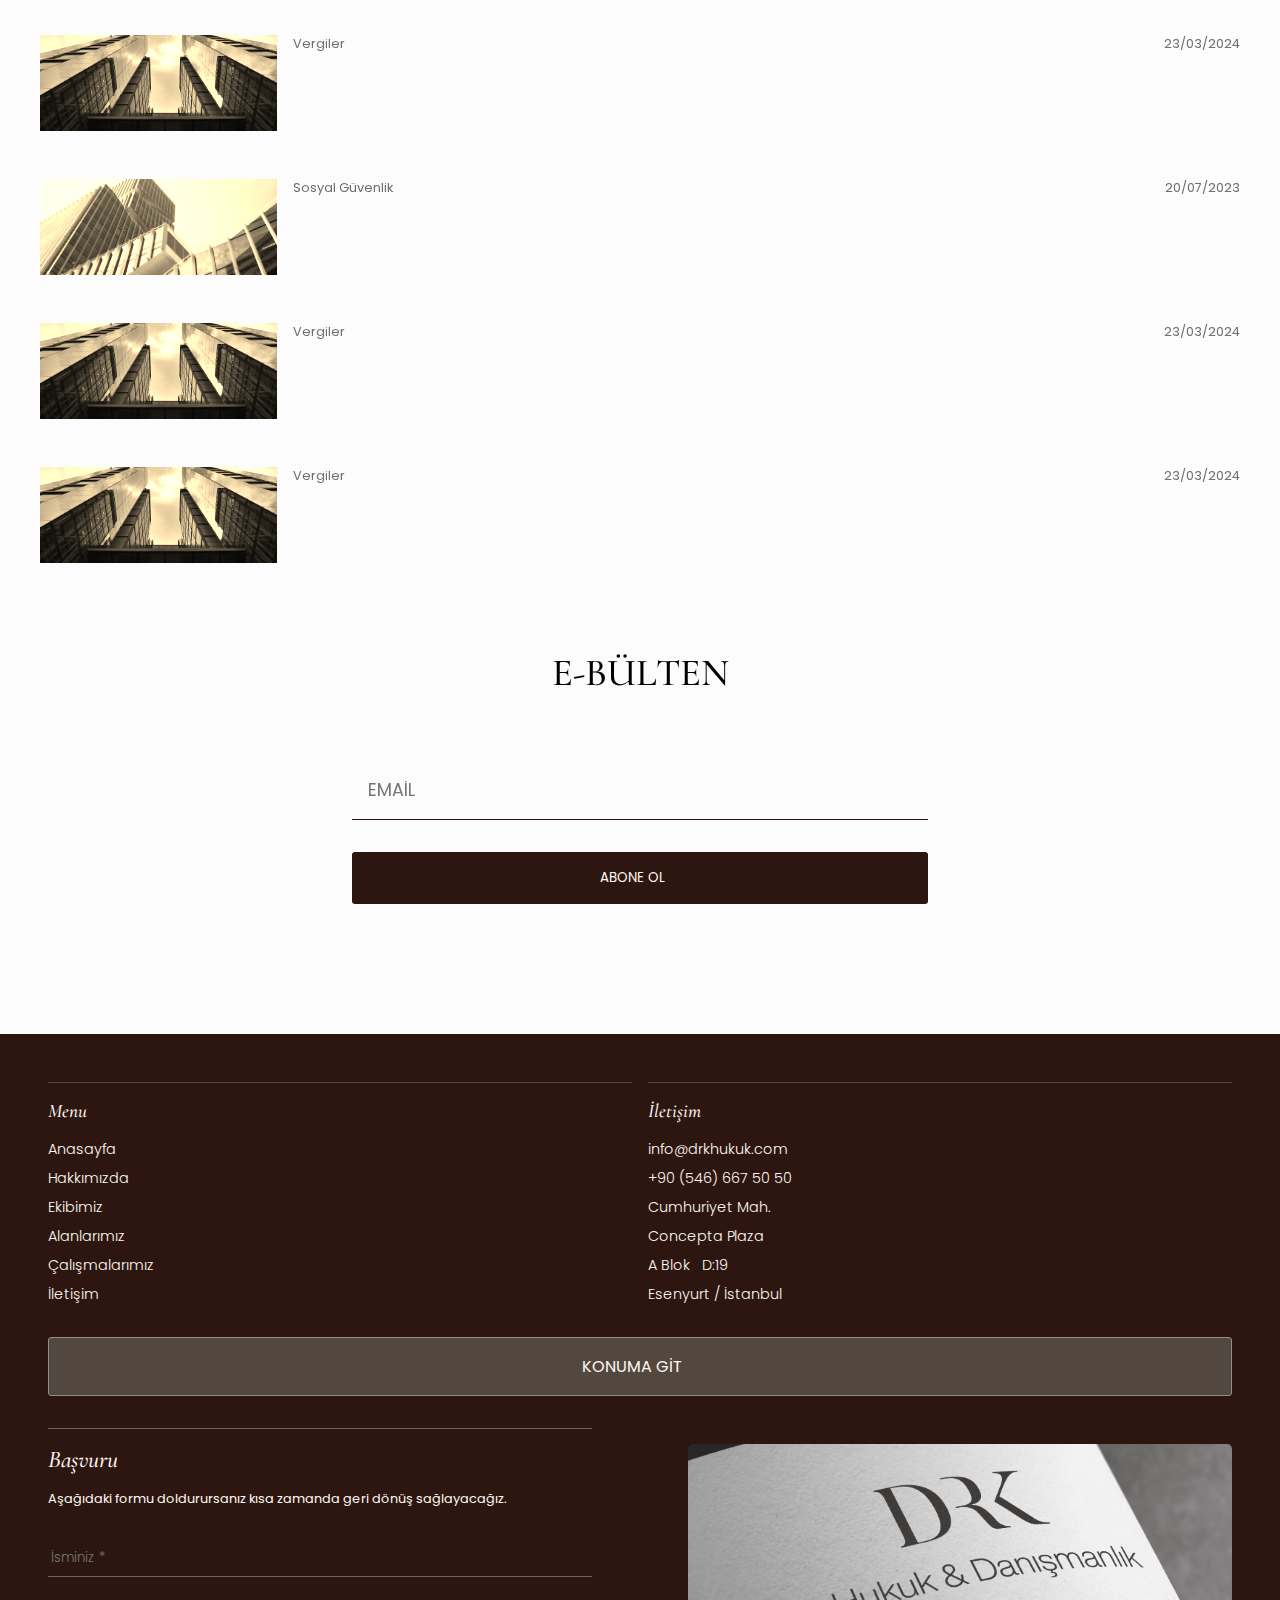
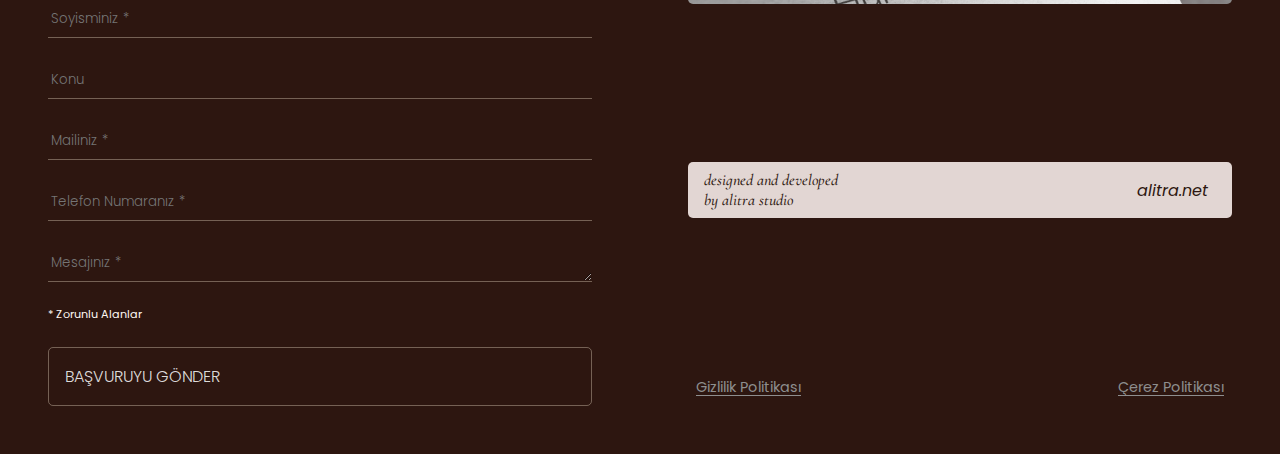
==== commit 70deaba2: "d5-u6-v1" ====
--- a/index.html
+++ b/index.html
@@ -3,21 +3,37 @@
 <head>
     <meta charset="UTF-8">
     <meta name="viewport" content="width=device-width, initial-scale=1, minimum-scale=1">
-    <title>Drk Hukuk</title>
+    <title>Drk Hukuk - Anasayfa</title>
     <link rel="stylesheet" href="style.css">
 </head>
 <body class="updatin">
+
+    <div id="loading_page">
+        <div>
+            <svg id="Layer_2" data-name="Layer 2" xmlns="http://www.w3.org/2000/svg" viewBox="0 0 67.79 30.39">
+                <g id="Layer_1-2" data-name="Layer 1">
+                  <g>
+                    <path class="cls-1" d="M9.28,30.39H0v-.56c1.86,0,2.94-1.64,2.94-4.58V5.09C2.94,2.42,1.9.56,0,.56v-.56h9.28c8.59,0,17.14,2.63,17.14,15.28s-8.55,15.11-17.14,15.11ZM9.28.56h-1.9v29.27h1.9c4.66,0,11.96-.22,11.96-14.55S14.03.56,9.28.56Z"/>
+                    <path class="cls-1" d="M67.79,30.39h-4.62c-4.58,0-5.57-1.3-10.15-7.81-2.46-3.54-4.79-6.6-4.79-6.6l5.44-6.61c2.46-2.89,7.47-8.72,1.04-8.81v-.56h11.87v.56c-3.15,0-5.52,1.04-14.85,12.99,5.05,6.73,10.36,13.86,10.36,13.86,1.98,2.55,5.09,2.42,5.7,2.42v.56Z"/>
+                    <path class="cls-1" d="M44.56,26.03c-2.25-9.45-5.23-9.76-8.07-9.89,4.66-.3,8.03-2.03,8.03-7.9,0-7.21-4.75-8.24-13.34-8.24h-.98v.56h.98c4.62,0,8.59-.17,8.59,7.68s-3.71,7.64-8.59,7.64h-.98v.56h1.67c1.12,0,5.48,0,6.69,4.53,2.46,9.37,1.81,9.41,7.34,9.41h3.28v-.56c-1.12-.09-3.84-.52-4.62-3.8Z"/>
+                  </g>
+                </g>
+              </svg>
+
+              
+        </div>
+        <div></div>
+    </div>
+
+      <!-- <div id="update_text">
+        Websitesi şuan günelleme almaktadır. Lütfen daha sonra tekrar deneyiniz.
+    </div> -->
+
     <video src="/ui/herovideo.mp4" class="v1" id="hero_video" autoplay loop muted></video>
   
-    <!-- <div id="promotion_bar">
-        
-        <div id="promo_social">
-
-        </div>
-    </div> -->
 
     <nav id="nav_2" >
-        <div id="nav_left">
+        <a href="/" id="nav_left">
             <span>
                 <svg id="Layer_2" data-name="Layer 2" xmlns="http://www.w3.org/2000/svg" viewBox="0 0 67.79 30.39">
                 <g id="Layer_1-2" data-name="Layer 1">
@@ -29,14 +45,14 @@
                 </g>
               </svg>
             </span>
-        </div>
+        </a>
 
         <div id="nav_right">
-            <a href="#">HAKKIMIZDA</a>
-            <a href="#">EKİBİMİZ</a>
-            <a href="#">ALANLARIMIZ</a>
-            <a href="#">ÇALIŞMALARIMIZ</a>
-            <a href="#">İLETİŞİM</a>
+            <a href="hakkimizda.html">HAKKIMIZDA</a>
+            <a href="ekibimiz.html">EKİBİMİZ</a>
+            <a href="alanlarımız.html">ALANLARIMIZ</a>
+            <a href="calismalarimiz.html">ÇALIŞMALARIMIZ</a>
+            <a href="iletisim.html">İLETİŞİM</a>
         </div>
 
 
@@ -45,9 +61,6 @@
         </button>
     </nav>
 
-    <div id="update_text">
-        Websitesi şuan günelleme almaktadır. Lütfen daha sonra tekrar deneyiniz.
-    </div>
 
     <menu id="menu_2">
 
@@ -69,12 +82,12 @@
         </div>
 
         <div id="menu_content">
-            <a href="#">Anasayfa</a>
-            <a href="#">Hakkımızda</a>
-            <a href="#">Ekibimiz</a>
-            <a href="#">Alanlarımız</a>
-            <a href="#">Çalışmalarımız</a>
-            <a href="#">İletişim</a>
+            <a href="/">Anasayfa</a>
+            <a href="hakkimizda.html">Hakkımızda</a>
+            <a href="ekibimiz.html">Ekibimiz</a>
+            <a href="alanlarimiz.html">Alanlarımız</a>
+            <a href="calismalarimiz.html">Çalışmalarımız</a>
+            <a href="iletisim.html">İletişim</a>
             <div>
                 <h3>
                     <span>Bizi Takip Edin</span> 
@@ -83,9 +96,9 @@
 
                 <div>
  
-                    <a href=""><ion-icon name="logo-instagram"></ion-icon></a>
-                    <a href=""><ion-icon name="logo-twitter"></ion-icon></a>
-                    <a href=""><ion-icon name="logo-linkedin"></ion-icon></a>
+                    <a href="https://www.instagram.com/drkhukuk/"><ion-icon name="logo-instagram"></ion-icon></a>
+                    <a href="https://x.com/infodrkhukuk"><ion-icon name="logo-twitter"></ion-icon></a>
+                    <a href="https://www.linkedin.com/company/drk-hukuk-dan%C4%B1%C5%9Fmanl%C4%B1k/?viewAsMember=true"><ion-icon name="logo-linkedin"></ion-icon></a>
                 </div>
                
             </div>
@@ -95,7 +108,7 @@
             <img src="/ui/mockup_4.png" alt="">
             <div>
                 <span>2024© Tüm Hakları Saklıdır</span>
-                <a>Gizlilik Politikası</a>
+                <a href="gizlilikpolitikasi.html">Gizlilik Politikası</a>
             </div>
         </div>
 
@@ -492,25 +505,27 @@
 
         </section>
     </main>
+
+
     <footer id="footer_2">
         <div id="footer_part_1">
             <div>
                 <h2>Menu</h2>
-                <a href="#">Anasayfa</a>
-                <a href="#">Hakkımızda</a>
-                <a href="#">Ekibimiz</a>
-                <a href="#">Alanlarımız</a>
-                <a href="#">Çalışmalarımız</a>
-                <a href="#">İletişim</a>
+                <a href="/">Anasayfa</a>
+                <a href="hakkimizda.html">Hakkımızda</a>
+                <a href="ekibimiz.html">Ekibimiz</a>
+                <a href="alanlarimiz.html">Alanlarımız</a>
+                <a href="calismalarimiz.html">Çalışmalarımız</a>
+                <a href="iletisim.html">İletişim</a>
             </div>
             <div>
                 <h2>İletişim</h2>
-                <a href="#">info@drkhukuk.com</a>
-                <a href="#">+90 (546) 296 90 33</a>
-                <a href="#">Cumhuriyet Mah.</a>
-                <a href="#">Concepta Plaza</a>
-                <a href="#">A Blok   &nbsp; D:19</a>
-                <a href="#">Esenyurt / İstanbul</a>
+                <a href="mailto:info@drkhukuk.com">info@drkhukuk.com</a>
+                <a href="tel:+905466675050">+90 (546) 667 50 50</a>
+                <a href="https://maps.app.goo.gl/HhSpJJW5UMYVDonb9">Cumhuriyet Mah.</a>
+                <a href="https://maps.app.goo.gl/HhSpJJW5UMYVDonb9">Concepta Plaza</a>
+                <a href="https://maps.app.goo.gl/HhSpJJW5UMYVDonb9">A Blok   &nbsp; D:19</a>
+                <a href="https://maps.app.goo.gl/HhSpJJW5UMYVDonb9">Esenyurt / İstanbul</a>
             </div>
         </div>
 
@@ -540,9 +555,9 @@
                     <!-- If you want replyTo to be set to specific email -->
                     <input type="hidden" name="replyTo" value="hello@alitra.net"> <!-- Optional -->
                     <!-- Specify @ as reply to value if you want it to be customers email -->
-                    <input type="hidden" name="replyTo" value="@"> <!-- Optional -->
+                    <!-- <input type="hidden" name="replyTo" value="formbasarili.html"> Optional -->
                     <!-- If you want form to redirect to a specific url after submission -->
-                    <!-- <input type="hidden" name="redirectTo" value="https://example.com/contact/success"> Optional -->
+                    <input type="hidden" name="redirectTo" value="https://alatra.co/formbasarili.html"> 
                     
                     <span>* Zorunlu Alanlar</span>
                     <button type="submit">
@@ -569,8 +584,8 @@
                 </a>
     
                 <div>
-                    <a href="">Gizlilik Politikası</a>
-                    <a href="">Çerez Politikası</a>
+                    <a href="gizlilikpolitikasi.html">Gizlilik Politikası</a>
+                    <a href="cerezpolitikasi.html">Çerez Politikası</a>
                 </div>
                     
        
@@ -580,6 +595,7 @@
 
 
     </footer>
+
 
     <script type="module" src="https://unpkg.com/ionicons@7.1.0/dist/ionicons/ionicons.esm.js"></script>
     <script nomodule src="https://unpkg.com/ionicons@7.1.0/dist/ionicons/ionicons.js"></script>
--- a/style.css
+++ b/style.css
@@ -3,11 +3,11 @@
 @import url("https://fonts.googleapis.com/css2?family=Cormorant+Infant:ital,wght@0,300;0,400;0,500;0,600;0,700;1,300;1,400;1,500;1,600;1,700&display=swap");
 @import url("f/r/style.css");
 @import url("f/t/style.css");
-.font_def, #footer_2 > div:nth-last-child(1) > #footer_part_3 > a span:nth-last-child(1) > span, #index_main #index_part_2 > #scrolling_text > h1, #index_main_2 > #index_part_2 > #scrolling_text > h1, * {
+.font_def, #index_main_2 > #index_part_2 > #scrolling_text > h1, #footer_2 > div:nth-last-child(1) > #footer_part_3 > a span:nth-last-child(1) > span, #index_main #index_part_2 > #scrolling_text > h1, * {
   font-family: "Poppins", sans-serif;
 }
 
-.font_head, #footer_2 > div:nth-last-child(1) > #footer_part_3 > a span, #index_main #index_part_6 > #part_4_news > .new_div > div > p, #index_main #index_part_2 > #scrolling_text > h1 > span, #index_main #index_part_1 > #index_part_1_header > a, #menu_2 > #menu_content > div h3 > span, #menu_2 > #menu_content > a, #index_main_2 > #index_part_5 > div:nth-last-child(1) h3, #index_main_2 > #index_part_4 > #index_part_4_content > #part_4_news > .new_div > div > p, #index_main_2 > #index_part_2 > p, #index_main_2 > #index_part_2 > #scrolling_text > h1 > span, #index_main_2 > #index_part_1 > #index_part_1_content > div:nth-child(2) > div:nth-child(1) > p:nth-child(1) > span, #index_main_2 > #index_part_1 > #index_part_1_content > div:nth-child(2) > div:nth-child(1) > p:nth-child(1), #index_main_2 > #index_part_1 > #index_part_1_header > h1 > span, #index_main_2 .content_header, #menu_1 > #menu_content > a, h1, h2 {
+.font_head, #index_main_2 > #index_part_5 > div:nth-last-child(1) h3, #index_main_2 > #index_part_4 > #index_part_4_content > #part_4_news > .new_div > div > p, #index_main_2 > #index_part_2 > p, #index_main_2 > #index_part_2 > #scrolling_text > h1 > span, #index_main_2 > #index_part_1 > #index_part_1_content > div:nth-child(2) > div:nth-child(1) > p:nth-child(1) > span, #index_main_2 > #index_part_1 > #index_part_1_content > div:nth-child(2) > div:nth-child(1) > p:nth-child(1), #index_main_2 > #index_part_1 > #index_part_1_header > h1 > span, #index_main_2 .content_header, #menu_1 > #menu_content > a, #footer_2 > div:nth-last-child(1) > #footer_part_3 > a span, #index_main #index_part_6 > #part_4_news > .new_div > div > p, #index_main #index_part_2 > #scrolling_text > h1 > span, #index_main #index_part_1 > #index_part_1_header > a, #menu_2 > #menu_content > div h3 > span, #menu_2 > #menu_content > a, h1, h2 {
   font-family: "Cormorant Infant", sans-serif;
   font-weight: 500 !important;
 }
@@ -50,7 +50,7 @@
   scrollbar-width: 0;
   height: 100%;
 }
-body:has(#index_main)::before {
+body::before {
   content: "";
   position: fixed;
   top: 0;
@@ -59,10 +59,9 @@
   height: 100%;
   background-image: url("/ui/bg.png");
   background-position: center;
-  opacity: 0.4; /* Arka plan opaklığını burada ayarlayın */
+  opacity: 0.7; /* Arka plan opaklığını burada ayarlayın */
   z-index: -1; /* İçeriklerin arkasında kalması için */
 }
-
 a {
   text-decoration: none;
   color: unset;
@@ -77,6 +76,903 @@
   background-color: transparent;
   cursor: pointer;
   transition: 0.3s;
+}
+
+#loading_page {
+  position: fixed;
+  display: flex;
+  flex-direction: column;
+  gap: 0.8rem;
+  align-items: center;
+  padding-top: 20vh;
+  width: 100%;
+  height: 100%;
+  top: 0;
+  left: 0;
+  text-align: center;
+  opacity: 1;
+  background-color: #2d1610;
+  z-index: 25;
+  transition: 1s allow-discrete, 1s opacity, 2s filter;
+  transition-delay: 2s display, 1s opacity, 1s filter;
+}
+#loading_page svg {
+  width: 7rem;
+}
+#loading_page .cls-1 {
+  fill: #fff9f3;
+}
+#loading_page.load_done {
+  opacity: 0;
+  display: none;
+  filter: blur(20px);
+}
+#loading_page div:nth-last-child(1) {
+  width: 10rem;
+  height: 2px;
+  background-color: #fff9f3;
+  border-radius: 2px;
+  animation: loading_line_an 3s ease-in-out forwards;
+}
+@keyframes loading_line_an {
+  0% {
+    width: 0;
+  }
+  20% {
+    width: 2.5rem;
+  }
+  50% {
+    width: 6.5rem;
+    filter: blur(0);
+  }
+  100% {
+    width: 9rem;
+    filter: blur(20px);
+  }
+}
+
+#nav_2 {
+  display: flex;
+  align-items: center;
+  justify-content: space-between;
+  padding: 1rem;
+  position: fixed;
+  width: 100%;
+  top: 0;
+  z-index: 20;
+}
+#nav_2 > #nav_left {
+  display: flex;
+  flex-direction: column;
+  justify-content: center;
+}
+#nav_2 > #nav_left > span {
+  display: inline-block;
+  height: 1.7rem;
+}
+#nav_2 > #nav_left > span > svg {
+  height: 100%;
+}
+#nav_2 > #nav_left > span > svg .cls-1 {
+  fill: #2d1610;
+}
+#nav_2 #nav_right {
+  margin-right: 1rem;
+  width: 50vw;
+  display: none;
+  align-items: center;
+  justify-content: space-around;
+  gap: 0rem;
+}
+#nav_2 #nav_right > a {
+  padding: 0.7rem 1rem;
+  font-weight: 500;
+  border-radius: 5px;
+}
+#nav_2 #nav_right > a:nth-last-child(1) {
+  background-color: #2d1610;
+  color: #fff9f3;
+  font-weight: 300;
+}
+#nav_2 > #menu_button {
+  height: 3.3rem;
+  aspect-ratio: 1/1;
+  background-color: #2d1610;
+  border: 1px solid rgba(98, 91, 82, 0.7215686275);
+  display: flex;
+  align-items: center;
+  justify-content: center;
+  border-radius: 4px;
+}
+#nav_2 > #menu_button > ion-icon {
+  font-size: 1.8rem;
+  color: #fff9f3;
+  --ionicon-stroke-width: 15px;
+}
+@media only screen and (min-width: 900px) {
+  #nav_2 #nav_right {
+    display: flex;
+  }
+  #nav_2 #menu_button {
+    display: none;
+  }
+}
+
+#menu_2 {
+  position: fixed;
+  overflow: hidden;
+  left: 0;
+  width: 100vw;
+  background-color: #fff9f3;
+  z-index: 30;
+  padding: 2rem 1rem;
+  display: flex;
+  flex-direction: column;
+  justify-content: space-between;
+  transition: 1s all, 0.3s opacity;
+  top: -10%;
+  height: 0;
+  opacity: 0;
+}
+#menu_2::before {
+  content: "";
+  position: absolute;
+  top: 0;
+  left: 0;
+  width: 100%;
+  height: 100%;
+  background-image: url("/ui/bg.png");
+  background-position: center;
+  opacity: 0.4; /* Arka plan opaklığını burada ayarlayın */
+  z-index: -3; /* İçeriklerin arkasında kalması için */
+}
+#menu_2.menu_active {
+  height: 100vh;
+  top: 0;
+  opacity: 1;
+}
+#menu_2 > #menu_header {
+  display: flex;
+  align-items: center;
+  justify-content: space-between;
+}
+#menu_2 > #menu_header > a {
+  width: 4rem;
+}
+#menu_2 > #menu_header > a > svg {
+  width: 100%;
+}
+#menu_2 > #menu_header > button {
+  display: flex;
+  align-items: center;
+  justify-content: center;
+  padding: 0.5rem;
+  border: 1px solid #2d1610;
+  background-color: #2d1610;
+  border-radius: 5px;
+}
+#menu_2 > #menu_header > button > ion-icon {
+  color: #fff9f3;
+  --ionicon-stroke-width: 16px;
+  font-size: 2.2rem;
+}
+#menu_2 > #menu_content {
+  display: flex;
+  flex-direction: column;
+  gap: 1.5rem;
+}
+#menu_2 > #menu_content > a {
+  font-size: 1.7rem;
+  font-weight: 900;
+  text-shadow: 0 0 1px #2d1610;
+}
+#menu_2 > #menu_content > div {
+  margin: 1rem 0;
+  display: flex;
+  gap: 1rem;
+  align-items: center;
+  border-top: 1px solid #2d1610;
+  padding-top: 1.5rem;
+  width: 100%;
+}
+#menu_2 > #menu_content > div h3 {
+  display: flex;
+  align-items: center;
+  gap: 0.5rem;
+  margin-right: 1rem;
+}
+#menu_2 > #menu_content > div h3 > span {
+  font-size: 1.7rem;
+  font-weight: 900;
+  text-shadow: 0 0 1px #2d1610;
+  text-wrap: nowrap;
+}
+#menu_2 > #menu_content > div h3 > ion-icon {
+  --ionicon-stroke-width: 16px;
+}
+#menu_2 > #menu_content > div > div {
+  flex-grow: 1;
+  display: flex;
+  align-items: center;
+  justify-content: space-between;
+}
+#menu_2 > #menu_content > div > div > a {
+  display: flex;
+  align-items: center;
+  justify-content: center;
+  background-color: rgba(199, 185, 165, 0.4666666667);
+  color: #2d1610;
+  padding: 0.6rem;
+  border-radius: 5px;
+}
+#menu_2 > #menu_content > div > div > a > ion-icon {
+  --ionicon-stroke-width: 20px;
+  font-size: 1.5rem;
+}
+#menu_2 > #menu_footer {
+  height: 15rem;
+  display: flex;
+  flex-direction: column;
+  justify-content: flex-end;
+  overflow: hidden;
+  border-radius: 4px;
+  gap: 1rem;
+}
+#menu_2 > #menu_footer > img {
+  width: 100%;
+  height: 90%;
+  -o-object-fit: cover;
+     object-fit: cover;
+  border-radius: 4px;
+}
+#menu_2 > #menu_footer > div {
+  display: flex;
+  align-items: center;
+  justify-content: space-between;
+}
+#menu_2 > #menu_footer > div > span, #menu_2 > #menu_footer > div a {
+  font-size: 0.9rem;
+  color: #070042;
+}
+#menu_2 > #menu_footer > div > a {
+  text-decoration: underline;
+  text-underline-offset: 1px;
+}
+
+.m_2_i, #index_main #index_part_6 > #part_4_news > .new_div > img, #index_main #index_part_5 > #index_part_5_content_des > #part_3_articles > div > .article_div > img, #index_main #index_part_5 > #index_part_5_content_mob > #part_3_articles > .article_div > img, #index_main #index_part_3 > #part_2_content > div > .part_2_content_img > img {
+  filter: sepia(100%);
+  -webkit-filter: sepia(100%);
+  -moz-filter: sepia(100%);
+}
+
+#index_main {
+  overflow-x: hidden;
+  min-height: 200vh;
+  padding-top: 10vh;
+}
+@media only screen and (min-width: 900px) {
+  #index_main {
+    padding: 1rem;
+  }
+}
+#index_main .content_header_2 {
+  width: 90%;
+  position: relative;
+  left: 50%;
+  transform: translateX(-50%);
+  text-align: center;
+  display: flex;
+  flex-direction: column;
+  align-items: center;
+  gap: 1rem;
+}
+#index_main .content_header_2 > h1 {
+  font-size: 2.4rem;
+  font-weight: 900;
+}
+#index_main .content_header_2 > p {
+  width: 80%;
+  color: rgba(98, 91, 82, 0.7215686275);
+}
+#index_main #index_decoration_1 {
+  position: absolute;
+  height: 140vh;
+  width: 100vw;
+  top: 0;
+  left: 0;
+}
+#index_main #index_decoration_1 > #index_part_1_img {
+  position: sticky;
+  display: inline-block;
+  width: auto;
+  top: 35vh;
+  left: 100%;
+  transform: translateX(15%);
+  filter: blur(200px);
+  animation: index_dec_img_an 1.5s ease-out forwards;
+  z-index: 26;
+}
+@keyframes index_dec_img_an {
+  0% {
+    filter: blur(200px);
+    opacity: 0;
+  }
+  20% {
+    filter: blur(200px);
+  }
+  100% {
+    filter: blur(0px);
+    opacity: 1;
+  }
+}
+#index_main #index_decoration_1 > #index_part_1_img > img {
+  height: 85vh;
+}
+@media only screen and (min-width: 900px) {
+  #index_main #index_decoration_1 {
+    height: 160vh;
+  }
+  #index_main #index_decoration_1 > #index_part_1_img {
+    top: 30vh;
+    left: 50%;
+    transform: translateX(-50%);
+  }
+  #index_main #index_decoration_1 > #index_part_1_img > img {
+    height: 100vh;
+  }
+}
+#index_main #index_part_1 {
+  width: 100%;
+  padding-top: 5vh;
+}
+#index_main #index_part_1 > #index_part_1_header {
+  display: flex;
+  flex-direction: column;
+  align-items: center;
+  justify-content: center;
+  color: transparent;
+  gap: 2rem;
+}
+#index_main #index_part_1 > #index_part_1_header > h1 {
+  text-align: center;
+  font-size: 2rem;
+  font-weight: 900;
+  text-shadow: 0 0 1.5px #2d1610;
+  color: #2d1610;
+}
+#index_main #index_part_1 > #index_part_1_header > a {
+  padding: 0.7rem 1.2rem;
+  background-color: #2d1610;
+  color: #fff9f3;
+  font-size: 1.2rem;
+  text-shadow: 0 0 1px #fff9f3;
+  display: inline-block;
+  position: relative;
+  border-radius: 3px;
+}
+#index_main #index_part_1 > #index_part_1_content {
+  width: 100%;
+  height: 100%;
+  padding-top: 20vh;
+}
+#index_main #index_part_1 > #index_part_1_content > #index_part_1_block {
+  width: 85vw;
+  aspect-ratio: 1/1.1;
+  z-index: -3;
+  position: relative;
+  left: 50%;
+  transform: translateX(-50%);
+  border: 5px solid rgba(199, 185, 165, 0.4666666667);
+  border-radius: 5px;
+  display: flex;
+  align-items: center;
+  justify-content: center;
+}
+#index_main #index_part_1 > #index_part_1_content > #index_part_1_text {
+  position: relative;
+  z-index: -3 !important;
+  display: flex;
+  align-items: center;
+  justify-content: space-between;
+  margin-top: 10vh;
+}
+#index_main #index_part_1 > #index_part_1_content > #index_part_1_text > h1 {
+  font-size: 33vw;
+  font-weight: 900;
+  position: relative;
+  left: 50%;
+  transform: translateX(-50%);
+  color: rgba(199, 185, 165, 0.4666666667);
+}
+@media only screen and (min-width: 900px) {
+  #index_main #index_part_1 {
+    padding-top: 10vh;
+  }
+  #index_main #index_part_1 > #index_part_1_header > h1 {
+    font-size: 3.3rem;
+  }
+  #index_main #index_part_1 > #index_part_1_content > #index_part_1_block {
+    width: 80vh;
+  }
+  #index_main #index_part_1 > #index_part_1_content > #index_part_1_text {
+    margin-top: -50vh;
+  }
+  #index_main #index_part_1 > #index_part_1_content > #index_part_1_text > h1 {
+    color: rgba(244, 236, 225, 0.5960784314);
+  }
+}
+#index_main #index_part_2 {
+  display: flex;
+  flex-direction: column;
+  gap: 2rem;
+  margin-top: 15vh;
+  padding: 1rem;
+}
+#index_main #index_part_2 h2 {
+  font-size: 2rem;
+}
+#index_main #index_part_2 > a {
+  padding: 0.8rem 1.3rem;
+  background-color: #2d1610;
+  color: #fff9f3;
+  border-radius: 3px;
+  display: flex;
+  align-items: center;
+  justify-content: space-between;
+  gap: 2rem;
+}
+#index_main #index_part_2 > a > ion-icon {
+  font-size: 1.4rem;
+}
+#index_main #index_part_2 > #scrolling_text {
+  margin-top: 3rem;
+  font-size: 2rem;
+}
+#index_main #index_part_2 > #scrolling_text > h1 {
+  transform: translateX(-1.9rem);
+  width: 100vw;
+  display: flex;
+  gap: 1rem;
+  line-height: 110%;
+  font-weight: 300;
+  animation: scrolling_text_an linear;
+  animation-timeline: scroll(root);
+}
+@keyframes scrolling_text_an {
+  to {
+    transform: translateX(-200%);
+  }
+}
+#index_main #index_part_2 > #scrolling_text > h1 > span {
+  font-style: italic;
+  text-wrap: nowrap;
+}
+@media only screen and (min-width: 900px) {
+  #index_main #index_part_2 {
+    margin-top: 10vh;
+  }
+  #index_main #index_part_2 > h2 {
+    width: 80%;
+    font-size: 2.4rem;
+  }
+  #index_main #index_part_2 > a {
+    width: -moz-fit-content;
+    width: fit-content;
+  }
+}
+#index_main #index_part_3 {
+  margin-top: 6vh;
+  display: flex;
+  flex-direction: column;
+  gap: 2rem;
+}
+#index_main #index_part_3 > #part_2_content {
+  display: flex;
+  align-items: center;
+  flex-direction: column;
+  gap: 3rem;
+  padding: 1rem;
+}
+#index_main #index_part_3 > #part_2_content > div {
+  width: 100%;
+  display: flex;
+  flex-direction: column;
+  gap: 0.5rem;
+  align-items: center;
+  text-align: center;
+}
+#index_main #index_part_3 > #part_2_content > div > .part_2_content_img {
+  width: 90%;
+  height: 7rem;
+  background-color: rgba(199, 185, 165, 0.4666666667);
+}
+#index_main #index_part_3 > #part_2_content > div > .part_2_content_img > img {
+  width: 100%;
+  height: 100%;
+  -o-object-fit: cover;
+     object-fit: cover;
+  border-radius: 5px;
+}
+#index_main #index_part_3 > #part_2_content > div > p {
+  width: 90%;
+  font-size: 0.9rem;
+}
+@media only screen and (min-width: 900px) {
+  #index_main #index_part_3 {
+    margin-top: 10vh;
+  }
+  #index_main #index_part_3 > #part_2_content {
+    flex-direction: row;
+  }
+}
+#index_main #index_part_5 {
+  margin-top: 10vh;
+  display: flex;
+  flex-direction: column;
+  gap: 3rem;
+}
+#index_main #index_part_5 > #index_part_5_content_mob > #part_3_articles {
+  display: flex;
+  overflow: visible;
+}
+#index_main #index_part_5 > #index_part_5_content_mob > #part_3_articles > .article_div {
+  display: flex;
+  flex-direction: column;
+  gap: 1rem;
+  min-width: 100vw !important;
+  padding: 0 1.5rem;
+  flex-shrink: 1;
+  position: relative;
+}
+#index_main #index_part_5 > #index_part_5_content_mob > #part_3_articles > .article_div::before {
+  content: attr(aria-label);
+  font-size: 0.8rem;
+  position: absolute;
+  left: 50%;
+  transform: translateX(-50%);
+  top: -1.5rem;
+  color: #2d1610;
+}
+#index_main #index_part_5 > #index_part_5_content_mob > #part_3_articles > .article_div > img {
+  width: 100%;
+  height: 12rem;
+  -o-object-fit: cover;
+     object-fit: cover;
+  border-radius: 3px;
+}
+#index_main #index_part_5 > #index_part_5_content_mob > #part_3_articles > .article_div > div {
+  display: flex;
+  width: 100%;
+  align-items: center;
+  justify-content: space-between;
+  font-size: 0.8rem;
+  color: #6e6e6e;
+}
+#index_main #index_part_5 > #index_part_5_content_mob > #part_3_articles > .article_div > h2 {
+  font-weight: 700 !important;
+}
+#index_main #index_part_5 > #index_part_5_content_des > #part_3_articles {
+  display: flex;
+  overflow: visible;
+}
+#index_main #index_part_5 > #index_part_5_content_des > #part_3_articles > div {
+  display: flex;
+}
+#index_main #index_part_5 > #index_part_5_content_des > #part_3_articles > div > .article_div {
+  min-width: 33%;
+  max-width: 33%;
+  width: 33% !important;
+  display: flex;
+  flex-direction: column;
+  gap: 1rem;
+  padding: 0 1.5rem;
+  flex-shrink: 1;
+  position: relative;
+}
+#index_main #index_part_5 > #index_part_5_content_des > #part_3_articles > div > .article_div::before {
+  content: attr(aria-label);
+  font-size: 0.8rem;
+  position: absolute;
+  left: 50%;
+  transform: translateX(-50%);
+  top: -1.5rem;
+  color: #2d1610;
+}
+#index_main #index_part_5 > #index_part_5_content_des > #part_3_articles > div > .article_div > img {
+  width: 100%;
+  height: 12rem;
+  -o-object-fit: cover;
+     object-fit: cover;
+  border-radius: 3px;
+}
+#index_main #index_part_5 > #index_part_5_content_des > #part_3_articles > div > .article_div > div {
+  display: flex;
+  width: 100%;
+  align-items: center;
+  justify-content: space-between;
+  font-size: 0.8rem;
+  color: #6e6e6e;
+}
+#index_main #index_part_5 > #index_part_5_content_des > #part_3_articles > div > .article_div > h2 {
+  font-weight: 700 !important;
+}
+#index_main #index_part_5 > #index_part_5_content_des {
+  display: none;
+}
+@media only screen and (min-width: 900px) {
+  #index_main #index_part_5 > #index_part_5_content_des {
+    display: flex;
+  }
+  #index_main #index_part_5 > #index_part_5_content_mob {
+    display: none;
+  }
+}
+#index_main #index_part_6 {
+  margin-top: 6vh;
+  display: flex;
+  flex-direction: column;
+  gap: 3.5rem;
+  padding: 1.5rem;
+}
+#index_main #index_part_6 > #part_4_news {
+  display: flex;
+  flex-direction: column;
+  gap: 3rem;
+}
+#index_main #index_part_6 > #part_4_news > .new_div {
+  display: flex;
+  gap: 1rem;
+}
+#index_main #index_part_6 > #part_4_news > .new_div > img {
+  width: 25%;
+  height: 6rem;
+  -o-object-fit: cover;
+     object-fit: cover;
+}
+#index_main #index_part_6 > #part_4_news > .new_div > div {
+  display: flex;
+  flex-direction: column;
+  width: 100%;
+  height: 100%;
+  align-items: center;
+  justify-content: space-between;
+  font-size: 0.8rem;
+  color: #6e6e6e;
+  gap: 1rem;
+}
+#index_main #index_part_6 > #part_4_news > .new_div > div > div {
+  width: 100%;
+  display: flex;
+  justify-content: space-between;
+}
+#index_main #index_part_6 > #part_4_news > .new_div > div > div:nth-child(1) {
+  height: 1rem;
+}
+#index_main #index_part_6 > #part_4_news > .new_div > div > p {
+  width: 100%;
+  font-size: 1.2rem;
+  line-height: 1.3rem;
+  height: 4rem;
+  display: -webkit-box;
+  -webkit-box-orient: vertical;
+  overflow: hidden;
+  -webkit-line-clamp: 3; /* Burada 3 satır ile sınırlandırıyoruz */
+  color: #000000;
+  font-weight: 700 !important;
+}
+@media only screen and (min-width: 900px) {
+  #index_main #index_part_6 {
+    gap: 7rem;
+  }
+}
+#index_main #index_part_7 {
+  margin-top: 7vh;
+}
+#index_main #index_part_7 > #index_part_7_content {
+  display: flex;
+  flex-direction: column;
+  gap: 2rem;
+  padding: 1.5rem;
+}
+#index_main #index_part_7 > #index_part_7_content > input {
+  padding: 1rem;
+  background-color: transparent;
+  border: none;
+  border-bottom: 1px solid #2d1610;
+  outline: none;
+  font-size: 1.1rem;
+}
+#index_main #index_part_7 > #index_part_7_content > button {
+  padding: 1rem;
+  background-color: #2d1610;
+  border-radius: 3px;
+  color: #fff9f3;
+  display: flex;
+  align-items: center;
+  justify-content: center;
+  gap: 1rem;
+}
+#index_main #index_part_7 > #index_part_7_content > button > ion-icon {
+  color: #fff9f3;
+  font-size: 1.3rem;
+}
+@media only screen and (min-width: 900px) {
+  #index_main #index_part_7 {
+    width: 50%;
+    position: relative;
+    left: 50%;
+    transform: translateX(-50%);
+  }
+}
+
+#footer_2 {
+  margin-top: 10vh;
+  background-color: #2d1610;
+  min-height: 50vh;
+  padding: 2rem 1.5rem;
+  color: #fff9f3;
+}
+#footer_2 > #footer_part_1 {
+  display: flex;
+  gap: 1rem;
+}
+#footer_2 > #footer_part_1 > div {
+  padding-top: 1rem;
+  border-top: 1px solid rgba(98, 91, 82, 0.7215686275);
+  width: 50%;
+  color: #fff9f3;
+  display: flex;
+  flex-direction: column;
+  gap: 0.5rem;
+}
+#footer_2 > #footer_part_1 > div > h2 {
+  font-size: 1.2rem;
+  margin-bottom: 0.5rem;
+  font-style: italic;
+}
+#footer_2 > #footer_part_1 > div > a {
+  font-size: 0.9rem;
+  font-weight: 300;
+}
+#footer_2 #footer_part_ad {
+  margin-top: 2rem;
+}
+#footer_2 #footer_part_ad > a {
+  padding: 1rem;
+  width: 100%;
+  display: flex;
+  align-items: center;
+  gap: 1rem;
+  justify-content: center;
+  border: 1px solid #8e8e8e;
+  border-radius: 3px;
+  background-color: rgba(98, 91, 82, 0.7215686275);
+}
+#footer_2 #footer_part_ad > a > ion-icon {
+  font-size: 1.3rem;
+}
+#footer_2 > div:nth-last-child(1) {
+  display: flex;
+  flex-direction: column;
+}
+#footer_2 > div:nth-last-child(1) > div {
+  width: 100%;
+}
+#footer_2 > div:nth-last-child(1) > #footer_part_2 {
+  border-top: 1px solid rgba(199, 185, 165, 0.4666666667);
+  padding-top: 1rem;
+  margin-top: 2rem;
+  display: flex;
+  flex-direction: column;
+  gap: 2rem;
+}
+#footer_2 > div:nth-last-child(1) > #footer_part_2 > #footer_part_2_header {
+  display: flex;
+  flex-direction: column;
+  gap: 1rem;
+}
+#footer_2 > div:nth-last-child(1) > #footer_part_2 > #footer_part_2_header > h2 {
+  font-style: italic;
+}
+#footer_2 > div:nth-last-child(1) > #footer_part_2 > #footer_part_2_header > span {
+  font-size: 0.8rem;
+}
+#footer_2 > div:nth-last-child(1) > #footer_part_2 > #form {
+  display: flex;
+  flex-direction: column;
+  gap: 1.5rem;
+}
+#footer_2 > div:nth-last-child(1) > #footer_part_2 > #form > input, #footer_2 > div:nth-last-child(1) > #footer_part_2 > #form textarea, #footer_2 > div:nth-last-child(1) > #footer_part_2 > #form button {
+  background-color: transparent;
+  padding: 0.5rem 0.2rem;
+  border: none;
+  outline: none;
+  color: #eeeeee;
+  font-weight: 300;
+  border-bottom: 1px solid rgba(199, 185, 165, 0.4666666667);
+}
+#footer_2 > div:nth-last-child(1) > #footer_part_2 > #form > span {
+  font-size: 0.7rem;
+}
+#footer_2 > div:nth-last-child(1) > #footer_part_2 > #form > button {
+  padding: 1rem 1rem;
+  font-size: 1rem;
+  border: 1px solid rgba(199, 185, 165, 0.4666666667);
+  color: rgba(255, 255, 255, 0.8549019608);
+  display: flex;
+  align-items: center;
+  justify-content: space-between;
+  border-radius: 5px;
+}
+#footer_2 > div:nth-last-child(1) > #footer_part_2 > #form > button > ion-icon {
+  font-size: 1.2rem;
+}
+#footer_2 > div:nth-last-child(1) > #footer_part_3 {
+  margin-top: 3rem;
+  display: flex;
+  flex-direction: column;
+  justify-content: space-between;
+  gap: 2rem;
+}
+#footer_2 > div:nth-last-child(1) > #footer_part_3 > div {
+  width: 100%;
+}
+#footer_2 > div:nth-last-child(1) > #footer_part_3 > div > img {
+  width: 100%;
+  height: 10rem;
+  -o-object-fit: cover;
+     object-fit: cover;
+  border-radius: 5px;
+}
+#footer_2 > div:nth-last-child(1) > #footer_part_3 > a {
+  display: flex;
+  align-items: center;
+  justify-content: space-between;
+  background-color: #e2d6d3;
+  padding: 0.5rem 1rem;
+  border-radius: 5px;
+}
+#footer_2 > div:nth-last-child(1) > #footer_part_3 > a span {
+  font-style: italic;
+  color: #2d1610;
+}
+#footer_2 > div:nth-last-child(1) > #footer_part_3 > a span:nth-last-child(1) {
+  display: flex;
+  align-items: center;
+  gap: 0.5rem;
+}
+#footer_2 > div:nth-last-child(1) > #footer_part_3 > a span:nth-last-child(1) > span {
+  font-weight: 400 !important;
+  color: #2d1610;
+}
+#footer_2 > div:nth-last-child(1) > #footer_part_3 > a span:nth-last-child(1) > ion-icon {
+  font-size: 1.3rem;
+  --ionicon-stroke-width: 25px;
+  color: #2d1610;
+}
+#footer_2 > div:nth-last-child(1) > #footer_part_3 > div:nth-last-child(1) {
+  display: flex;
+  align-items: center;
+  justify-content: space-between;
+}
+#footer_2 > div:nth-last-child(1) > #footer_part_3 > div:nth-last-child(1) > a {
+  padding: 0.5rem;
+  text-decoration: underline;
+  text-underline-offset: 3px;
+  font-size: 0.9rem;
+  color: #8e8e8e;
+}
+@media only screen and (min-width: 900px) {
+  #footer_2 {
+    padding: 3rem 3rem;
+  }
+  #footer_2 > div:nth-last-child(1) {
+    flex-direction: row;
+    gap: 6rem;
+  }
+  #footer_2 > div:nth-last-child(1) > div {
+    width: 50%;
+  }
 }
 
 #nav_1 {
@@ -748,834 +1644,4 @@
   font-size: 0.7rem;
   text-align: justify;
   font-weight: 300;
-}
-
-#nav_2 {
-  display: flex;
-  align-items: center;
-  justify-content: space-between;
-  padding: 1rem;
-  position: fixed;
-  width: 100%;
-  top: 0;
-  z-index: 20;
-}
-#nav_2 > #nav_left {
-  display: flex;
-  flex-direction: column;
-  justify-content: center;
-}
-#nav_2 > #nav_left > span {
-  display: inline-block;
-  height: 1.7rem;
-}
-#nav_2 > #nav_left > span > svg {
-  height: 100%;
-}
-#nav_2 > #nav_left > span > svg .cls-1 {
-  fill: #2d1610;
-}
-#nav_2 #nav_right {
-  margin-right: 1rem;
-  width: 50vw;
-  display: none;
-  align-items: center;
-  justify-content: space-around;
-  gap: 0rem;
-}
-#nav_2 #nav_right > a {
-  padding: 0.7rem 1rem;
-  font-weight: 500;
-  border-radius: 5px;
-}
-#nav_2 #nav_right > a:nth-last-child(1) {
-  background-color: #2d1610;
-  color: #fff9f3;
-  font-weight: 300;
-}
-#nav_2 > #menu_button {
-  height: 3.3rem;
-  aspect-ratio: 1/1;
-  background-color: #2d1610;
-  border: 1px solid rgba(98, 91, 82, 0.7215686275);
-  display: flex;
-  align-items: center;
-  justify-content: center;
-  border-radius: 4px;
-}
-#nav_2 > #menu_button > ion-icon {
-  font-size: 1.8rem;
-  color: #fff9f3;
-  --ionicon-stroke-width: 15px;
-}
-@media only screen and (min-width: 900px) {
-  #nav_2 #nav_right {
-    display: flex;
-  }
-  #nav_2 #menu_button {
-    display: none;
-  }
-}
-
-#menu_2 {
-  position: fixed;
-  overflow: hidden;
-  left: 0;
-  width: 100vw;
-  background-color: #fff9f3;
-  z-index: 30;
-  padding: 2rem 1rem;
-  display: flex;
-  flex-direction: column;
-  justify-content: space-between;
-  transition: 1s all, 0.3s opacity;
-  top: -10%;
-  height: 0;
-  opacity: 0;
-}
-#menu_2::before {
-  content: "";
-  position: absolute;
-  top: 0;
-  left: 0;
-  width: 100%;
-  height: 100%;
-  background-image: url("/ui/bg.png");
-  background-position: center;
-  opacity: 0.4; /* Arka plan opaklığını burada ayarlayın */
-  z-index: -3; /* İçeriklerin arkasında kalması için */
-}
-#menu_2.menu_active {
-  height: 100vh;
-  top: 0;
-  opacity: 1;
-}
-#menu_2 > #menu_header {
-  display: flex;
-  align-items: center;
-  justify-content: space-between;
-}
-#menu_2 > #menu_header > a {
-  width: 4rem;
-}
-#menu_2 > #menu_header > a > svg {
-  width: 100%;
-}
-#menu_2 > #menu_header > button {
-  display: flex;
-  align-items: center;
-  justify-content: center;
-  padding: 0.5rem;
-  border: 1px solid #2d1610;
-  background-color: #2d1610;
-  border-radius: 5px;
-}
-#menu_2 > #menu_header > button > ion-icon {
-  color: #fff9f3;
-  --ionicon-stroke-width: 16px;
-  font-size: 2.2rem;
-}
-#menu_2 > #menu_content {
-  display: flex;
-  flex-direction: column;
-  gap: 1.5rem;
-}
-#menu_2 > #menu_content > a {
-  font-size: 1.7rem;
-  font-weight: 900;
-  text-shadow: 0 0 1px #2d1610;
-}
-#menu_2 > #menu_content > div {
-  margin: 1rem 0;
-  display: flex;
-  gap: 1rem;
-  align-items: center;
-  border-top: 1px solid #2d1610;
-  padding-top: 1.5rem;
-  width: 100%;
-}
-#menu_2 > #menu_content > div h3 {
-  display: flex;
-  align-items: center;
-  gap: 0.5rem;
-  margin-right: 1rem;
-}
-#menu_2 > #menu_content > div h3 > span {
-  font-size: 1.7rem;
-  font-weight: 900;
-  text-shadow: 0 0 1px #2d1610;
-  text-wrap: nowrap;
-}
-#menu_2 > #menu_content > div h3 > ion-icon {
-  --ionicon-stroke-width: 16px;
-}
-#menu_2 > #menu_content > div > div {
-  flex-grow: 1;
-  display: flex;
-  align-items: center;
-  justify-content: space-between;
-}
-#menu_2 > #menu_content > div > div > a {
-  display: flex;
-  align-items: center;
-  justify-content: center;
-  background-color: rgba(199, 185, 165, 0.4666666667);
-  color: #2d1610;
-  padding: 0.6rem;
-  border-radius: 5px;
-}
-#menu_2 > #menu_content > div > div > a > ion-icon {
-  --ionicon-stroke-width: 20px;
-  font-size: 1.5rem;
-}
-#menu_2 > #menu_footer {
-  height: 15rem;
-  display: flex;
-  flex-direction: column;
-  justify-content: flex-end;
-  overflow: hidden;
-  border-radius: 4px;
-  gap: 1rem;
-}
-#menu_2 > #menu_footer > img {
-  width: 100%;
-  height: 90%;
-  -o-object-fit: cover;
-     object-fit: cover;
-  border-radius: 4px;
-}
-#menu_2 > #menu_footer > div {
-  display: flex;
-  align-items: center;
-  justify-content: space-between;
-}
-#menu_2 > #menu_footer > div > span, #menu_2 > #menu_footer > div a {
-  font-size: 0.9rem;
-  color: #070042;
-}
-#menu_2 > #menu_footer > div > a {
-  text-decoration: underline;
-  text-underline-offset: 1px;
-}
-
-.m_2_i, #index_main #index_part_6 > #part_4_news > .new_div > img, #index_main #index_part_5 > #index_part_5_content_des > #part_3_articles > div > .article_div > img, #index_main #index_part_5 > #index_part_5_content_mob > #part_3_articles > .article_div > img, #index_main #index_part_3 > #part_2_content > div > .part_2_content_img > img {
-  filter: sepia(100%);
-  -webkit-filter: sepia(100%);
-  -moz-filter: sepia(100%);
-}
-
-#index_main {
-  overflow-x: hidden;
-  min-height: 200vh;
-  padding-top: 10vh;
-}
-@media only screen and (min-width: 900px) {
-  #index_main {
-    padding: 1rem;
-  }
-}
-#index_main .content_header_2 {
-  width: 90%;
-  position: relative;
-  left: 50%;
-  transform: translateX(-50%);
-  text-align: center;
-  display: flex;
-  flex-direction: column;
-  align-items: center;
-  gap: 1rem;
-}
-#index_main .content_header_2 > h1 {
-  font-size: 2.4rem;
-  font-weight: 900;
-}
-#index_main .content_header_2 > p {
-  width: 80%;
-  color: rgba(98, 91, 82, 0.7215686275);
-}
-#index_main #index_decoration_1 {
-  position: absolute;
-  height: 140vh;
-  width: 100vw;
-  top: 0;
-  left: 0;
-  z-index: -2;
-}
-#index_main #index_decoration_1 > #index_part_1_img {
-  position: sticky;
-  display: inline-block;
-  width: auto;
-  top: 35vh;
-  left: 100%;
-  transform: translateX(15%);
-  z-index: 2;
-}
-#index_main #index_decoration_1 > #index_part_1_img > img {
-  height: 85vh;
-}
-@media only screen and (min-width: 900px) {
-  #index_main #index_decoration_1 {
-    height: 160vh;
-  }
-  #index_main #index_decoration_1 > #index_part_1_img {
-    top: 30vh;
-    left: 50%;
-    transform: translateX(-50%);
-  }
-  #index_main #index_decoration_1 > #index_part_1_img > img {
-    height: 100vh;
-  }
-}
-#index_main #index_part_1 {
-  width: 100%;
-  padding-top: 5vh;
-}
-#index_main #index_part_1 > #index_part_1_header {
-  display: flex;
-  flex-direction: column;
-  align-items: center;
-  justify-content: center;
-  color: transparent;
-  gap: 2rem;
-}
-#index_main #index_part_1 > #index_part_1_header > h1 {
-  text-align: center;
-  font-size: 2rem;
-  font-weight: 900;
-  text-shadow: 0 0 1.5px #2d1610;
-  color: #2d1610;
-}
-#index_main #index_part_1 > #index_part_1_header > a {
-  padding: 0.7rem 1.2rem;
-  background-color: #2d1610;
-  color: #fff9f3;
-  font-size: 1.2rem;
-  text-shadow: 0 0 1px #fff9f3;
-  display: inline-block;
-  position: relative;
-  border-radius: 3px;
-}
-#index_main #index_part_1 > #index_part_1_content {
-  width: 100%;
-  height: 100%;
-  padding-top: 20vh;
-}
-#index_main #index_part_1 > #index_part_1_content > #index_part_1_block {
-  width: 85vw;
-  aspect-ratio: 1/1.1;
-  z-index: -3;
-  position: relative;
-  left: 50%;
-  transform: translateX(-50%);
-  border: 5px solid rgba(199, 185, 165, 0.4666666667);
-  border-radius: 5px;
-  display: flex;
-  align-items: center;
-  justify-content: center;
-}
-#index_main #index_part_1 > #index_part_1_content > #index_part_1_text {
-  position: relative;
-  z-index: -3 !important;
-  display: flex;
-  align-items: center;
-  justify-content: space-between;
-  margin-top: 10vh;
-}
-#index_main #index_part_1 > #index_part_1_content > #index_part_1_text > h1 {
-  font-size: 33vw;
-  font-weight: 900;
-  position: relative;
-  left: 50%;
-  transform: translateX(-50%);
-  color: rgba(199, 185, 165, 0.4666666667);
-}
-@media only screen and (min-width: 900px) {
-  #index_main #index_part_1 {
-    padding-top: 10vh;
-  }
-  #index_main #index_part_1 > #index_part_1_header > h1 {
-    font-size: 3.3rem;
-  }
-  #index_main #index_part_1 > #index_part_1_content > #index_part_1_block {
-    width: 80vh;
-  }
-  #index_main #index_part_1 > #index_part_1_content > #index_part_1_text {
-    margin-top: -50vh;
-  }
-  #index_main #index_part_1 > #index_part_1_content > #index_part_1_text > h1 {
-    color: rgba(244, 236, 225, 0.5960784314);
-  }
-}
-#index_main #index_part_2 {
-  display: flex;
-  flex-direction: column;
-  gap: 2rem;
-  margin-top: 15vh;
-  padding: 1rem;
-}
-#index_main #index_part_2 h2 {
-  font-size: 2rem;
-}
-#index_main #index_part_2 > a {
-  padding: 0.8rem 1.3rem;
-  background-color: #2d1610;
-  color: #fff9f3;
-  border-radius: 3px;
-  display: flex;
-  align-items: center;
-  justify-content: space-between;
-  gap: 2rem;
-}
-#index_main #index_part_2 > a > ion-icon {
-  font-size: 1.4rem;
-}
-#index_main #index_part_2 > #scrolling_text {
-  margin-top: 3rem;
-  font-size: 2rem;
-}
-#index_main #index_part_2 > #scrolling_text > h1 {
-  transform: translateX(-1.9rem);
-  width: 100vw;
-  display: flex;
-  gap: 1rem;
-  line-height: 110%;
-  font-weight: 300;
-  animation: scrolling_text_an linear;
-  animation-timeline: scroll(root);
-}
-@keyframes scrolling_text_an {
-  to {
-    transform: translateX(-200%);
-  }
-}
-#index_main #index_part_2 > #scrolling_text > h1 > span {
-  font-style: italic;
-  text-wrap: nowrap;
-}
-@media only screen and (min-width: 900px) {
-  #index_main #index_part_2 {
-    margin-top: 10vh;
-  }
-  #index_main #index_part_2 > h2 {
-    width: 80%;
-    font-size: 2.4rem;
-  }
-  #index_main #index_part_2 > a {
-    width: -moz-fit-content;
-    width: fit-content;
-  }
-}
-#index_main #index_part_3 {
-  margin-top: 6vh;
-  display: flex;
-  flex-direction: column;
-  gap: 2rem;
-}
-#index_main #index_part_3 > #part_2_content {
-  display: flex;
-  align-items: center;
-  flex-direction: column;
-  gap: 3rem;
-  padding: 1rem;
-}
-#index_main #index_part_3 > #part_2_content > div {
-  width: 100%;
-  display: flex;
-  flex-direction: column;
-  gap: 0.5rem;
-  align-items: center;
-  text-align: center;
-}
-#index_main #index_part_3 > #part_2_content > div > .part_2_content_img {
-  width: 90%;
-  height: 7rem;
-  background-color: rgba(199, 185, 165, 0.4666666667);
-}
-#index_main #index_part_3 > #part_2_content > div > .part_2_content_img > img {
-  width: 100%;
-  height: 100%;
-  -o-object-fit: cover;
-     object-fit: cover;
-  border-radius: 5px;
-}
-#index_main #index_part_3 > #part_2_content > div > p {
-  width: 90%;
-  font-size: 0.9rem;
-}
-@media only screen and (min-width: 900px) {
-  #index_main #index_part_3 {
-    margin-top: 10vh;
-  }
-  #index_main #index_part_3 > #part_2_content {
-    flex-direction: row;
-  }
-}
-#index_main #index_part_5 {
-  margin-top: 10vh;
-  display: flex;
-  flex-direction: column;
-  gap: 3rem;
-}
-#index_main #index_part_5 > #index_part_5_content_mob > #part_3_articles {
-  display: flex;
-  overflow: visible;
-}
-#index_main #index_part_5 > #index_part_5_content_mob > #part_3_articles > .article_div {
-  display: flex;
-  flex-direction: column;
-  gap: 1rem;
-  min-width: 100vw !important;
-  padding: 0 1.5rem;
-  flex-shrink: 1;
-  position: relative;
-}
-#index_main #index_part_5 > #index_part_5_content_mob > #part_3_articles > .article_div::before {
-  content: attr(aria-label);
-  font-size: 0.8rem;
-  position: absolute;
-  left: 50%;
-  transform: translateX(-50%);
-  top: -1.5rem;
-  color: #2d1610;
-}
-#index_main #index_part_5 > #index_part_5_content_mob > #part_3_articles > .article_div > img {
-  width: 100%;
-  height: 12rem;
-  -o-object-fit: cover;
-     object-fit: cover;
-  border-radius: 3px;
-}
-#index_main #index_part_5 > #index_part_5_content_mob > #part_3_articles > .article_div > div {
-  display: flex;
-  width: 100%;
-  align-items: center;
-  justify-content: space-between;
-  font-size: 0.8rem;
-  color: #6e6e6e;
-}
-#index_main #index_part_5 > #index_part_5_content_mob > #part_3_articles > .article_div > h2 {
-  font-weight: 700 !important;
-}
-#index_main #index_part_5 > #index_part_5_content_des > #part_3_articles {
-  display: flex;
-  overflow: visible;
-}
-#index_main #index_part_5 > #index_part_5_content_des > #part_3_articles > div {
-  display: flex;
-}
-#index_main #index_part_5 > #index_part_5_content_des > #part_3_articles > div > .article_div {
-  min-width: 33%;
-  max-width: 33%;
-  width: 33% !important;
-  display: flex;
-  flex-direction: column;
-  gap: 1rem;
-  padding: 0 1.5rem;
-  flex-shrink: 1;
-  position: relative;
-}
-#index_main #index_part_5 > #index_part_5_content_des > #part_3_articles > div > .article_div::before {
-  content: attr(aria-label);
-  font-size: 0.8rem;
-  position: absolute;
-  left: 50%;
-  transform: translateX(-50%);
-  top: -1.5rem;
-  color: #2d1610;
-}
-#index_main #index_part_5 > #index_part_5_content_des > #part_3_articles > div > .article_div > img {
-  width: 100%;
-  height: 12rem;
-  -o-object-fit: cover;
-     object-fit: cover;
-  border-radius: 3px;
-}
-#index_main #index_part_5 > #index_part_5_content_des > #part_3_articles > div > .article_div > div {
-  display: flex;
-  width: 100%;
-  align-items: center;
-  justify-content: space-between;
-  font-size: 0.8rem;
-  color: #6e6e6e;
-}
-#index_main #index_part_5 > #index_part_5_content_des > #part_3_articles > div > .article_div > h2 {
-  font-weight: 700 !important;
-}
-#index_main #index_part_5 > #index_part_5_content_des {
-  display: none;
-}
-@media only screen and (min-width: 900px) {
-  #index_main #index_part_5 > #index_part_5_content_des {
-    display: flex;
-  }
-  #index_main #index_part_5 > #index_part_5_content_mob {
-    display: none;
-  }
-}
-#index_main #index_part_6 {
-  margin-top: 6vh;
-  display: flex;
-  flex-direction: column;
-  gap: 3.5rem;
-  padding: 1.5rem;
-}
-#index_main #index_part_6 > #part_4_news {
-  display: flex;
-  flex-direction: column;
-  gap: 3rem;
-}
-#index_main #index_part_6 > #part_4_news > .new_div {
-  display: flex;
-  gap: 1rem;
-}
-#index_main #index_part_6 > #part_4_news > .new_div > img {
-  width: 25%;
-  height: 6rem;
-  -o-object-fit: cover;
-     object-fit: cover;
-}
-#index_main #index_part_6 > #part_4_news > .new_div > div {
-  display: flex;
-  flex-direction: column;
-  width: 100%;
-  height: 100%;
-  align-items: center;
-  justify-content: space-between;
-  font-size: 0.8rem;
-  color: #6e6e6e;
-  gap: 1rem;
-}
-#index_main #index_part_6 > #part_4_news > .new_div > div > div {
-  width: 100%;
-  display: flex;
-  justify-content: space-between;
-}
-#index_main #index_part_6 > #part_4_news > .new_div > div > div:nth-child(1) {
-  height: 1rem;
-}
-#index_main #index_part_6 > #part_4_news > .new_div > div > p {
-  width: 100%;
-  font-size: 1.2rem;
-  line-height: 1.3rem;
-  height: 4rem;
-  display: -webkit-box;
-  -webkit-box-orient: vertical;
-  overflow: hidden;
-  -webkit-line-clamp: 3; /* Burada 3 satır ile sınırlandırıyoruz */
-  color: #000000;
-  font-weight: 700 !important;
-}
-@media only screen and (min-width: 900px) {
-  #index_main #index_part_6 {
-    gap: 7rem;
-  }
-}
-#index_main #index_part_7 {
-  margin-top: 7vh;
-}
-#index_main #index_part_7 > #index_part_7_content {
-  display: flex;
-  flex-direction: column;
-  gap: 2rem;
-  padding: 1.5rem;
-}
-#index_main #index_part_7 > #index_part_7_content > input {
-  padding: 1rem;
-  background-color: transparent;
-  border: none;
-  border-bottom: 1px solid #2d1610;
-  outline: none;
-  font-size: 1.1rem;
-}
-#index_main #index_part_7 > #index_part_7_content > button {
-  padding: 1rem;
-  background-color: #2d1610;
-  border-radius: 3px;
-  color: #fff9f3;
-  display: flex;
-  align-items: center;
-  justify-content: center;
-  gap: 1rem;
-}
-#index_main #index_part_7 > #index_part_7_content > button > ion-icon {
-  color: #fff9f3;
-  font-size: 1.3rem;
-}
-@media only screen and (min-width: 900px) {
-  #index_main #index_part_7 {
-    width: 50%;
-    position: relative;
-    left: 50%;
-    transform: translateX(-50%);
-  }
-}
-
-#footer_2 {
-  margin-top: 10vh;
-  background-color: #2d1610;
-  min-height: 50vh;
-  padding: 2rem 1.5rem;
-  color: #fff9f3;
-}
-#footer_2 > #footer_part_1 {
-  display: flex;
-  gap: 1rem;
-}
-#footer_2 > #footer_part_1 > div {
-  padding-top: 1rem;
-  border-top: 1px solid rgba(98, 91, 82, 0.7215686275);
-  width: 50%;
-  color: #fff9f3;
-  display: flex;
-  flex-direction: column;
-  gap: 0.5rem;
-}
-#footer_2 > #footer_part_1 > div > h2 {
-  font-size: 1.2rem;
-  margin-bottom: 0.5rem;
-  font-style: italic;
-}
-#footer_2 > #footer_part_1 > div > a {
-  font-size: 0.9rem;
-  font-weight: 300;
-}
-#footer_2 #footer_part_ad {
-  margin-top: 2rem;
-}
-#footer_2 #footer_part_ad > a {
-  padding: 1rem;
-  width: 100%;
-  display: flex;
-  align-items: center;
-  gap: 1rem;
-  justify-content: center;
-  border: 1px solid #8e8e8e;
-  border-radius: 3px;
-  background-color: rgba(98, 91, 82, 0.7215686275);
-}
-#footer_2 #footer_part_ad > a > ion-icon {
-  font-size: 1.3rem;
-}
-#footer_2 > div:nth-last-child(1) {
-  display: flex;
-  flex-direction: column;
-}
-#footer_2 > div:nth-last-child(1) > div {
-  width: 100%;
-}
-#footer_2 > div:nth-last-child(1) > #footer_part_2 {
-  border-top: 1px solid rgba(199, 185, 165, 0.4666666667);
-  padding-top: 1rem;
-  margin-top: 2rem;
-  display: flex;
-  flex-direction: column;
-  gap: 2rem;
-}
-#footer_2 > div:nth-last-child(1) > #footer_part_2 > #footer_part_2_header {
-  display: flex;
-  flex-direction: column;
-  gap: 1rem;
-}
-#footer_2 > div:nth-last-child(1) > #footer_part_2 > #footer_part_2_header > h2 {
-  font-style: italic;
-}
-#footer_2 > div:nth-last-child(1) > #footer_part_2 > #footer_part_2_header > span {
-  font-size: 0.8rem;
-}
-#footer_2 > div:nth-last-child(1) > #footer_part_2 > #form {
-  display: flex;
-  flex-direction: column;
-  gap: 1.5rem;
-}
-#footer_2 > div:nth-last-child(1) > #footer_part_2 > #form > input, #footer_2 > div:nth-last-child(1) > #footer_part_2 > #form textarea, #footer_2 > div:nth-last-child(1) > #footer_part_2 > #form button {
-  background-color: transparent;
-  padding: 0.5rem 0.2rem;
-  border: none;
-  outline: none;
-  color: #eeeeee;
-  font-weight: 300;
-  border-bottom: 1px solid rgba(199, 185, 165, 0.4666666667);
-}
-#footer_2 > div:nth-last-child(1) > #footer_part_2 > #form > span {
-  font-size: 0.7rem;
-}
-#footer_2 > div:nth-last-child(1) > #footer_part_2 > #form > button {
-  padding: 1rem 1rem;
-  font-size: 1rem;
-  border: 1px solid rgba(199, 185, 165, 0.4666666667);
-  color: rgba(255, 255, 255, 0.8549019608);
-  display: flex;
-  align-items: center;
-  justify-content: space-between;
-  border-radius: 5px;
-}
-#footer_2 > div:nth-last-child(1) > #footer_part_2 > #form > button > ion-icon {
-  font-size: 1.2rem;
-}
-#footer_2 > div:nth-last-child(1) > #footer_part_3 {
-  margin-top: 3rem;
-  display: flex;
-  flex-direction: column;
-  justify-content: space-between;
-  gap: 2rem;
-}
-#footer_2 > div:nth-last-child(1) > #footer_part_3 > div {
-  width: 100%;
-}
-#footer_2 > div:nth-last-child(1) > #footer_part_3 > div > img {
-  width: 100%;
-  height: 10rem;
-  -o-object-fit: cover;
-     object-fit: cover;
-  border-radius: 5px;
-}
-#footer_2 > div:nth-last-child(1) > #footer_part_3 > a {
-  display: flex;
-  align-items: center;
-  justify-content: space-between;
-  background-color: #e2d6d3;
-  padding: 0.5rem 1rem;
-  border-radius: 5px;
-}
-#footer_2 > div:nth-last-child(1) > #footer_part_3 > a span {
-  font-style: italic;
-  color: #2d1610;
-}
-#footer_2 > div:nth-last-child(1) > #footer_part_3 > a span:nth-last-child(1) {
-  display: flex;
-  align-items: center;
-  gap: 0.5rem;
-}
-#footer_2 > div:nth-last-child(1) > #footer_part_3 > a span:nth-last-child(1) > span {
-  font-weight: 400 !important;
-  color: #2d1610;
-}
-#footer_2 > div:nth-last-child(1) > #footer_part_3 > a span:nth-last-child(1) > ion-icon {
-  font-size: 1.3rem;
-  --ionicon-stroke-width: 25px;
-  color: #2d1610;
-}
-#footer_2 > div:nth-last-child(1) > #footer_part_3 > div:nth-last-child(1) {
-  display: flex;
-  align-items: center;
-  justify-content: space-between;
-}
-#footer_2 > div:nth-last-child(1) > #footer_part_3 > div:nth-last-child(1) > a {
-  padding: 0.5rem;
-  text-decoration: underline;
-  text-underline-offset: 3px;
-  font-size: 0.9rem;
-  color: #8e8e8e;
-}
-@media only screen and (min-width: 900px) {
-  #footer_2 {
-    padding: 3rem 3rem;
-  }
-  #footer_2 > div:nth-last-child(1) {
-    flex-direction: row;
-    gap: 6rem;
-  }
-  #footer_2 > div:nth-last-child(1) > div {
-    width: 50%;
-  }
 }/*# sourceMappingURL=style.css.map */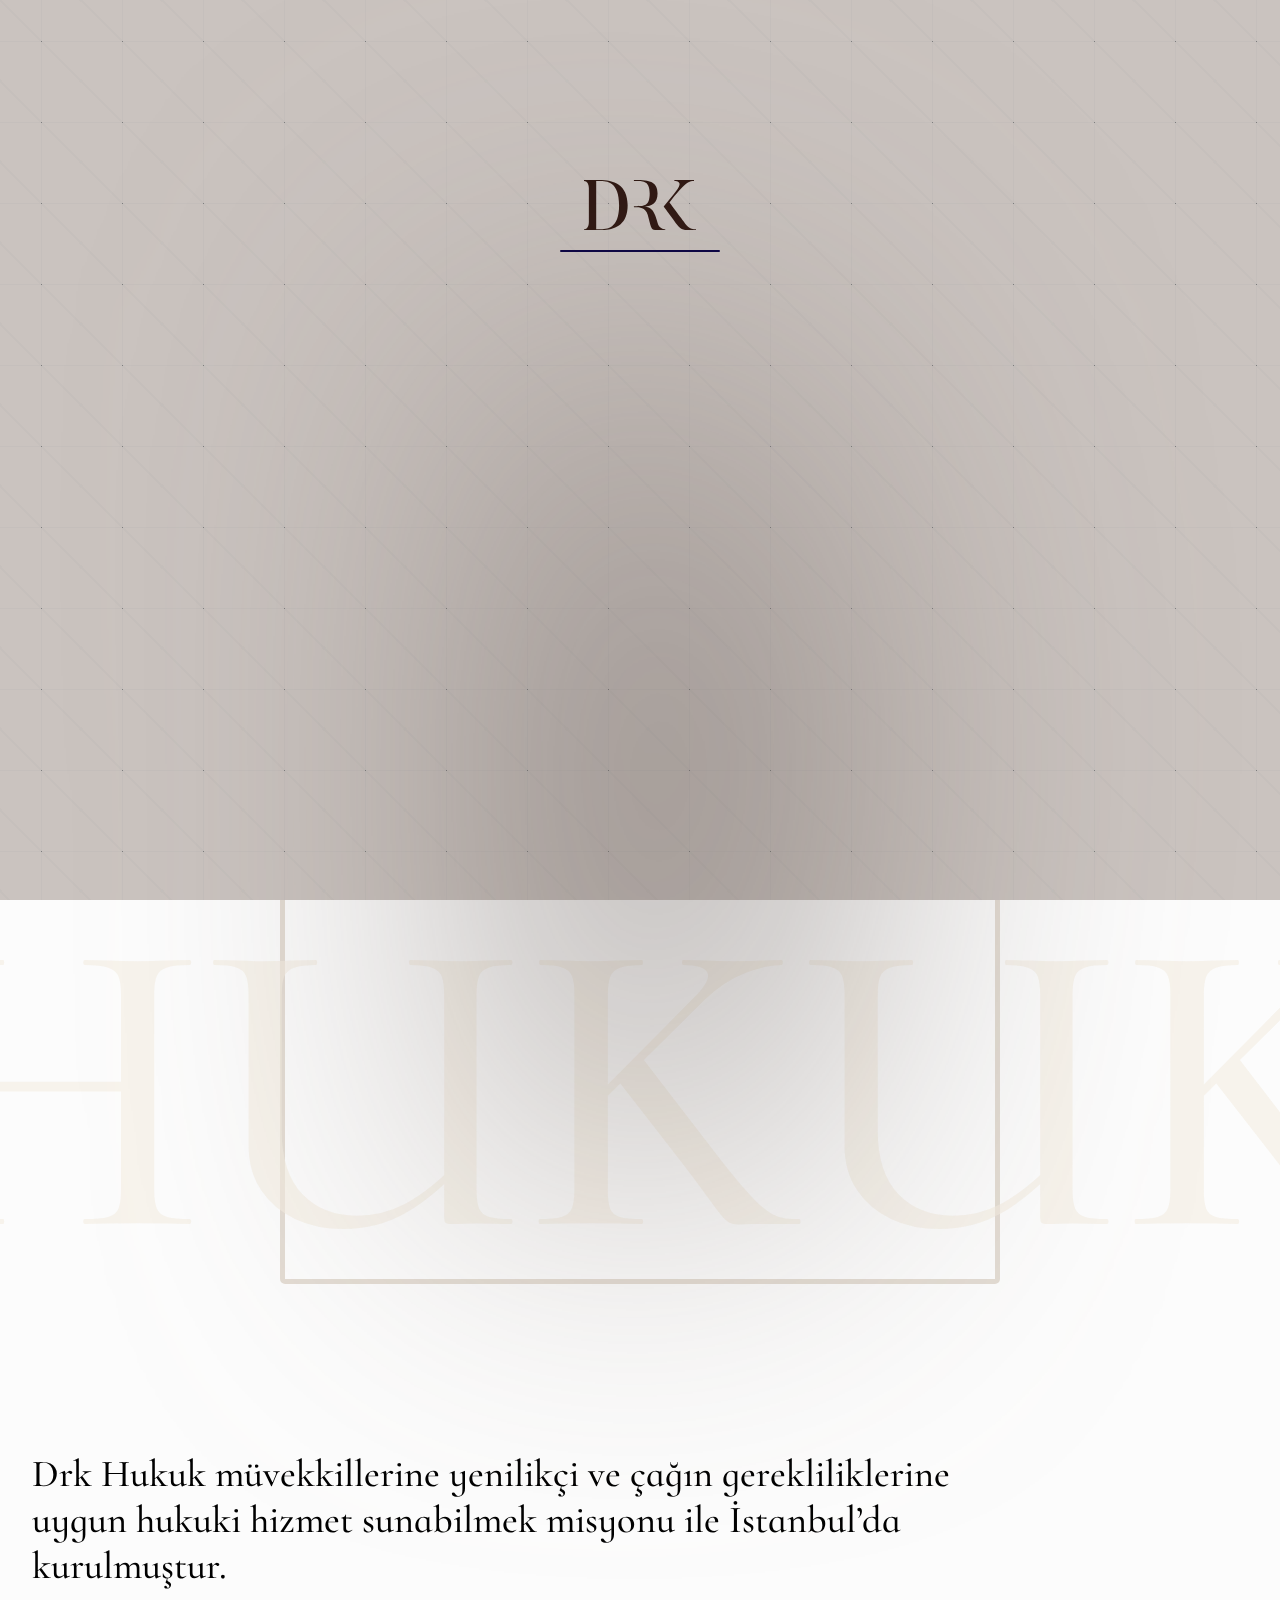
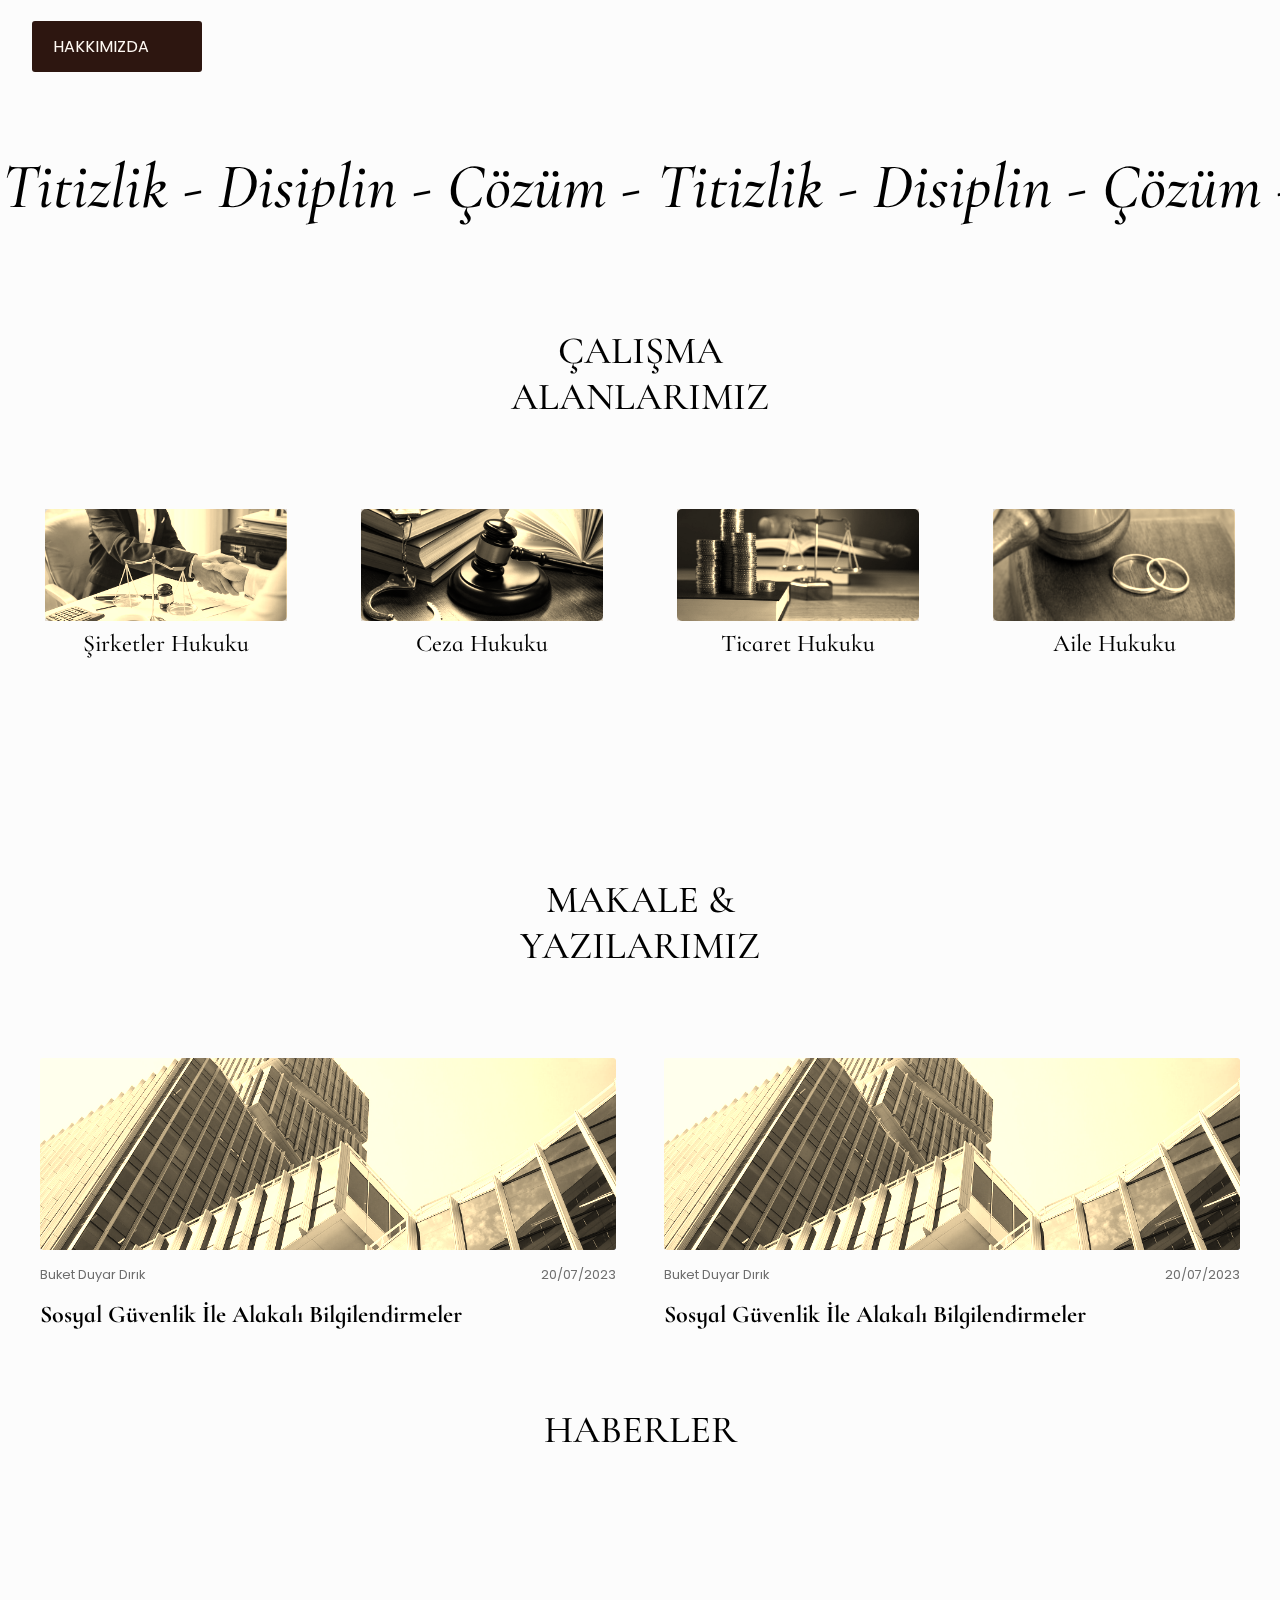
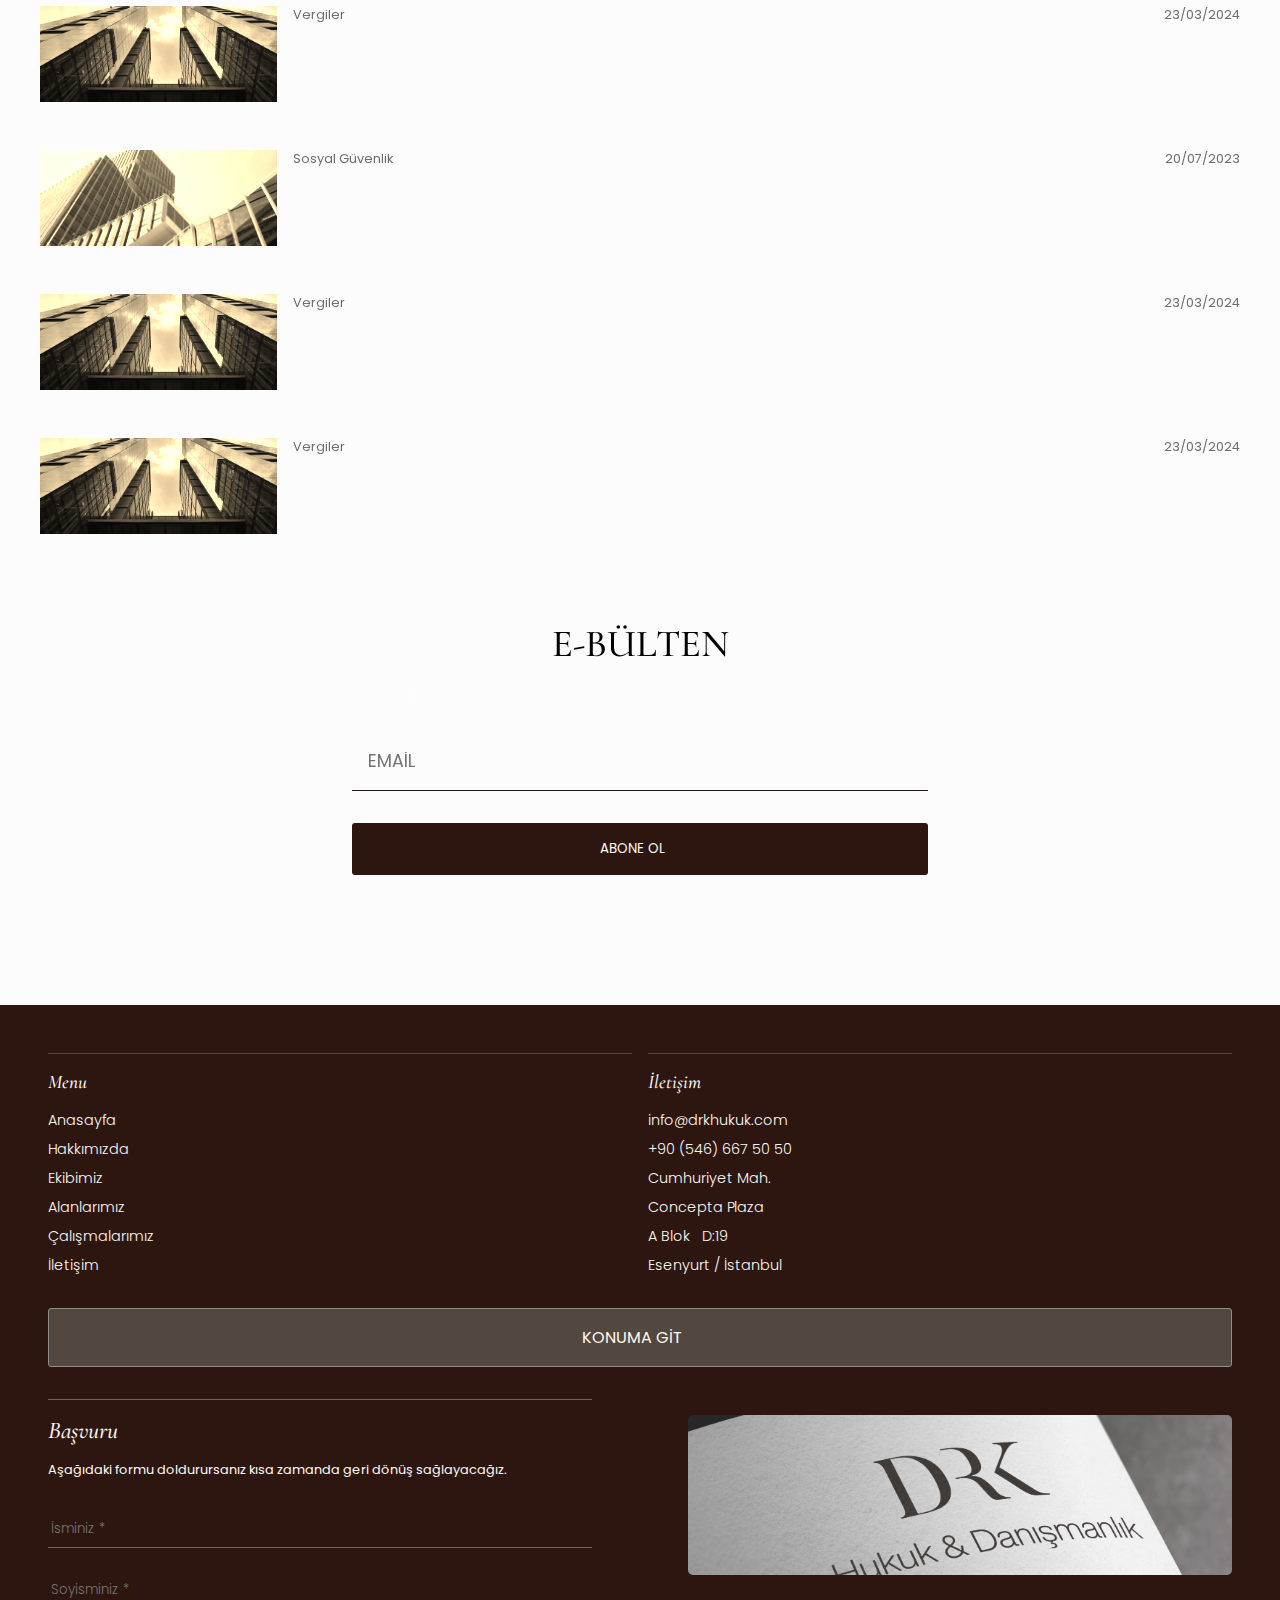
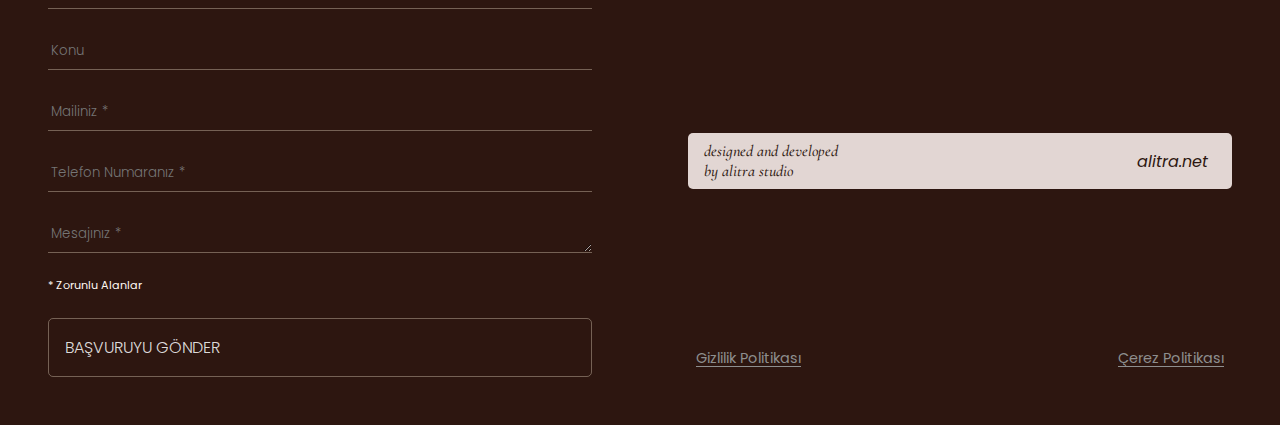
==== commit 2dc56f60: "d5-u6-v3" ====
--- a/index.html
+++ b/index.html
@@ -338,6 +338,12 @@
     
                         </div>
 
+    
+
+                    </div>
+
+                    <div class="swiper-slide">
+
                         <div class="article_div">
                             <img src="/ui/img1.jpg" alt="">
                                 <div>
@@ -351,10 +357,6 @@
     
                         </div>
 
-                    </div>
-
-                    <div class="swiper-slide">
-
                         <div class="article_div">
                             <img src="/ui/img1.jpg" alt="">
                                 <div>
@@ -368,31 +370,7 @@
     
                         </div>
 
-                        <div class="article_div">
-                            <img src="/ui/img1.jpg" alt="">
-                                <div>
-                                    <span>Buket Duyar Dırık</span>
-                                    <span>20/07/2023</span>
-                                </div>
-    
-                                <h2>
-                                    Sosyal Güvenlik İle Alakalı Bilgilendirmeler
-                                </h2>
-    
-                        </div>
-
-                        <div class="article_div">
-                            <img src="/ui/img1.jpg" alt="">
-                                <div>
-                                    <span>Buket Duyar Dırık</span>
-                                    <span>20/07/2023</span>
-                                </div>
-    
-                                <h2>
-                                    Sosyal Güvenlik İle Alakalı Bilgilendirmeler
-                                </h2>
-    
-                        </div>
+  
 
                     </div>
                     
--- a/style.css
+++ b/style.css
@@ -59,7 +59,7 @@
   height: 100%;
   background-image: url("/ui/bg.png");
   background-position: center;
-  opacity: 0.7; /* Arka plan opaklığını burada ayarlayın */
+  opacity: 0.5; /* Arka plan opaklığını burada ayarlayın */
   z-index: -1; /* İçeriklerin arkasında kalması için */
 }
 a {
@@ -91,16 +91,17 @@
   left: 0;
   text-align: center;
   opacity: 1;
-  background-color: #2d1610;
+  background-color: #cac3bf;
   z-index: 25;
   transition: 1s allow-discrete, 1s opacity, 2s filter;
   transition-delay: 2s display, 1s opacity, 1s filter;
+  background-image: url(/ui/bg.png);
 }
 #loading_page svg {
   width: 7rem;
 }
 #loading_page .cls-1 {
-  fill: #fff9f3;
+  fill: #2d1610;
 }
 #loading_page.load_done {
   opacity: 0;
@@ -110,7 +111,7 @@
 #loading_page div:nth-last-child(1) {
   width: 10rem;
   height: 2px;
-  background-color: #fff9f3;
+  background-color: #070042;
   border-radius: 2px;
   animation: loading_line_an 3s ease-in-out forwards;
 }
@@ -125,8 +126,11 @@
     width: 6.5rem;
     filter: blur(0);
   }
+  90% {
+    filter: blur(0px);
+  }
   100% {
-    width: 9rem;
+    width: 6.5rem;
     filter: blur(20px);
   }
 }
@@ -189,7 +193,7 @@
   color: #fff9f3;
   --ionicon-stroke-width: 15px;
 }
-@media only screen and (min-width: 900px) {
+@media only screen and (min-width: 800px) {
   #nav_2 #nav_right {
     display: flex;
   }
@@ -350,7 +354,7 @@
   min-height: 200vh;
   padding-top: 10vh;
 }
-@media only screen and (min-width: 900px) {
+@media only screen and (min-width: 800px) {
   #index_main {
     padding: 1rem;
   }
@@ -408,7 +412,7 @@
 #index_main #index_decoration_1 > #index_part_1_img > img {
   height: 85vh;
 }
-@media only screen and (min-width: 900px) {
+@media only screen and (min-width: 800px) {
   #index_main #index_decoration_1 {
     height: 160vh;
   }
@@ -437,7 +441,7 @@
   text-align: center;
   font-size: 2rem;
   font-weight: 900;
-  text-shadow: 0 0 1.5px #2d1610;
+  text-shadow: 0 0 0.5px #2d1610;
   color: #2d1610;
 }
 #index_main #index_part_1 > #index_part_1_header > a {
@@ -484,7 +488,7 @@
   transform: translateX(-50%);
   color: rgba(199, 185, 165, 0.4666666667);
 }
-@media only screen and (min-width: 900px) {
+@media only screen and (min-width: 800px) {
   #index_main #index_part_1 {
     padding-top: 10vh;
   }
@@ -547,7 +551,7 @@
   font-style: italic;
   text-wrap: nowrap;
 }
-@media only screen and (min-width: 900px) {
+@media only screen and (min-width: 800px) {
   #index_main #index_part_2 {
     margin-top: 10vh;
   }
@@ -597,7 +601,7 @@
   width: 90%;
   font-size: 0.9rem;
 }
-@media only screen and (min-width: 900px) {
+@media only screen and (min-width: 800px) {
   #index_main #index_part_3 {
     margin-top: 10vh;
   }
@@ -659,9 +663,9 @@
   display: flex;
 }
 #index_main #index_part_5 > #index_part_5_content_des > #part_3_articles > div > .article_div {
-  min-width: 33%;
-  max-width: 33%;
-  width: 33% !important;
+  min-width: 50%;
+  max-width: 50%;
+  width: 50% !important;
   display: flex;
   flex-direction: column;
   gap: 1rem;
@@ -699,7 +703,7 @@
 #index_main #index_part_5 > #index_part_5_content_des {
   display: none;
 }
-@media only screen and (min-width: 900px) {
+@media only screen and (min-width: 800px) {
   #index_main #index_part_5 > #index_part_5_content_des {
     display: flex;
   }
@@ -760,7 +764,7 @@
   color: #000000;
   font-weight: 700 !important;
 }
-@media only screen and (min-width: 900px) {
+@media only screen and (min-width: 800px) {
   #index_main #index_part_6 {
     gap: 7rem;
   }
@@ -796,7 +800,7 @@
   color: #fff9f3;
   font-size: 1.3rem;
 }
-@media only screen and (min-width: 900px) {
+@media only screen and (min-width: 800px) {
   #index_main #index_part_7 {
     width: 50%;
     position: relative;
@@ -962,7 +966,7 @@
   font-size: 0.9rem;
   color: #8e8e8e;
 }
-@media only screen and (min-width: 900px) {
+@media only screen and (min-width: 800px) {
   #footer_2 {
     padding: 3rem 3rem;
   }
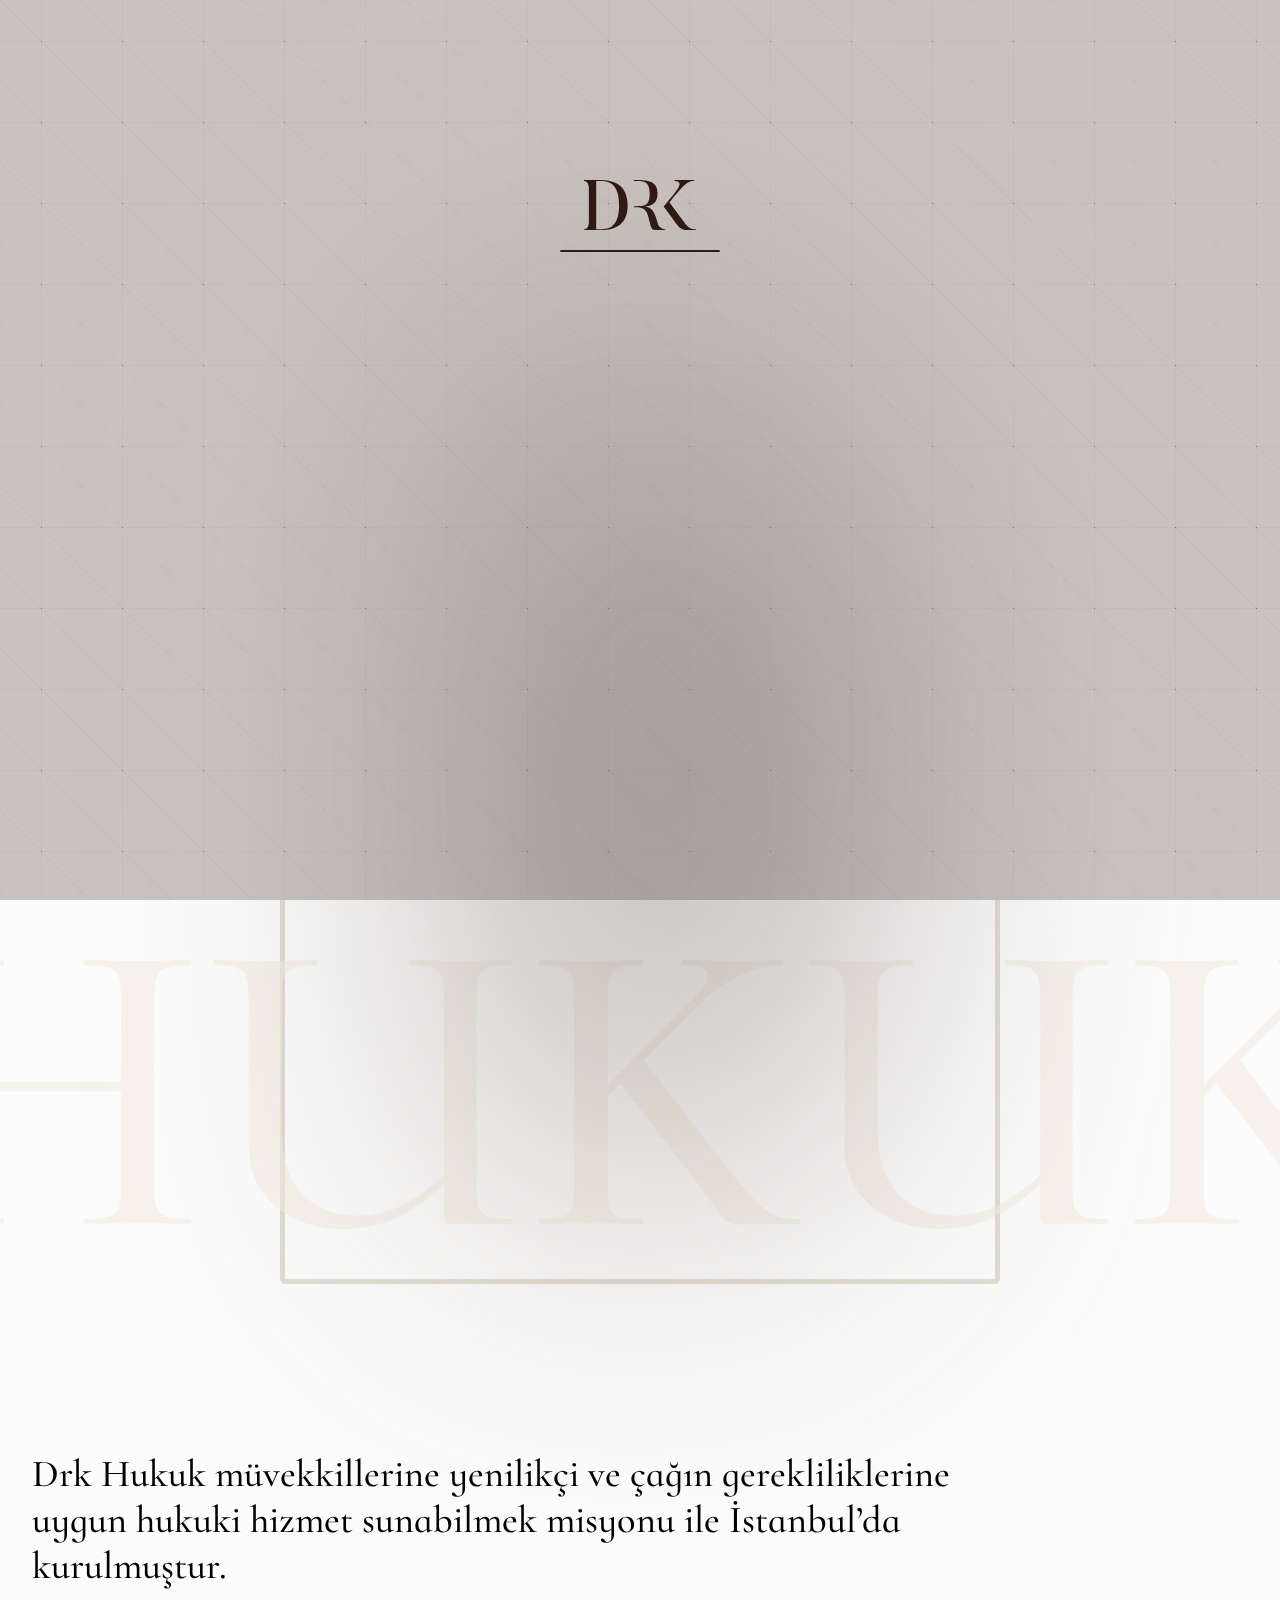
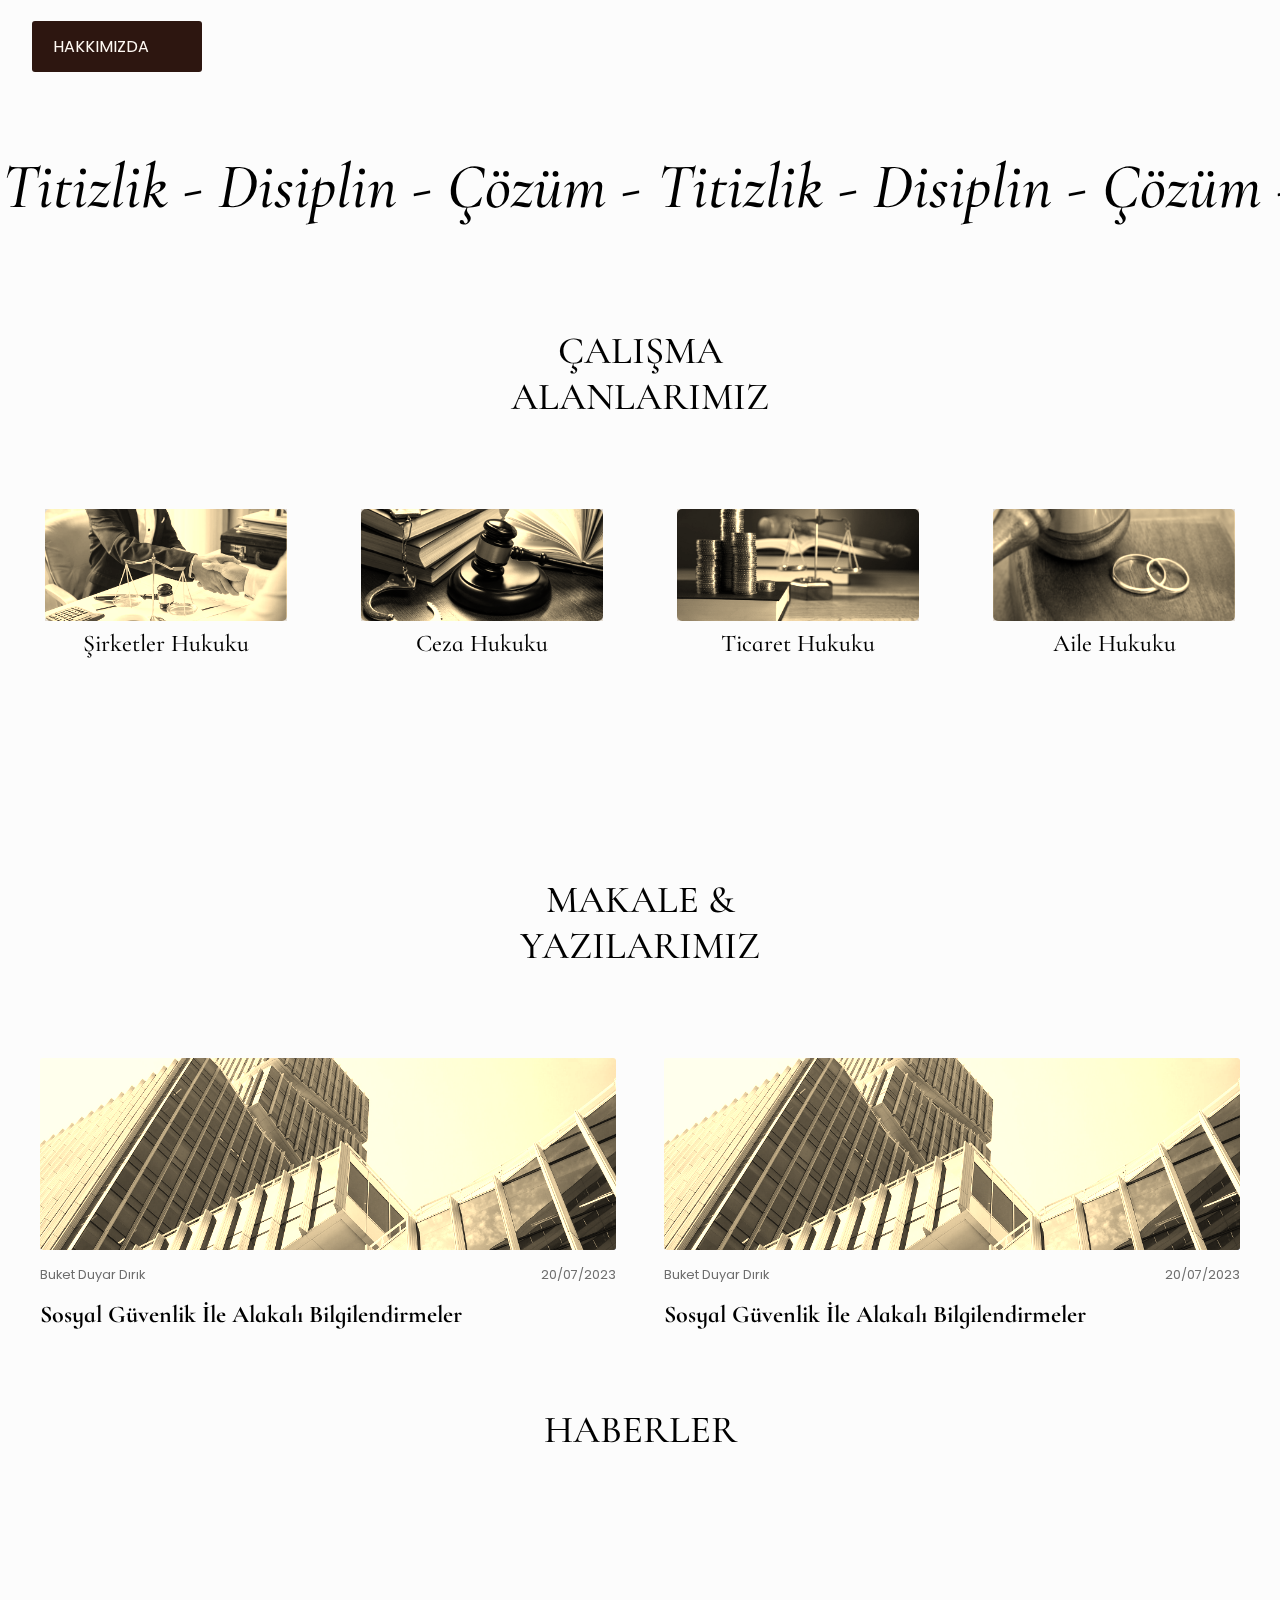
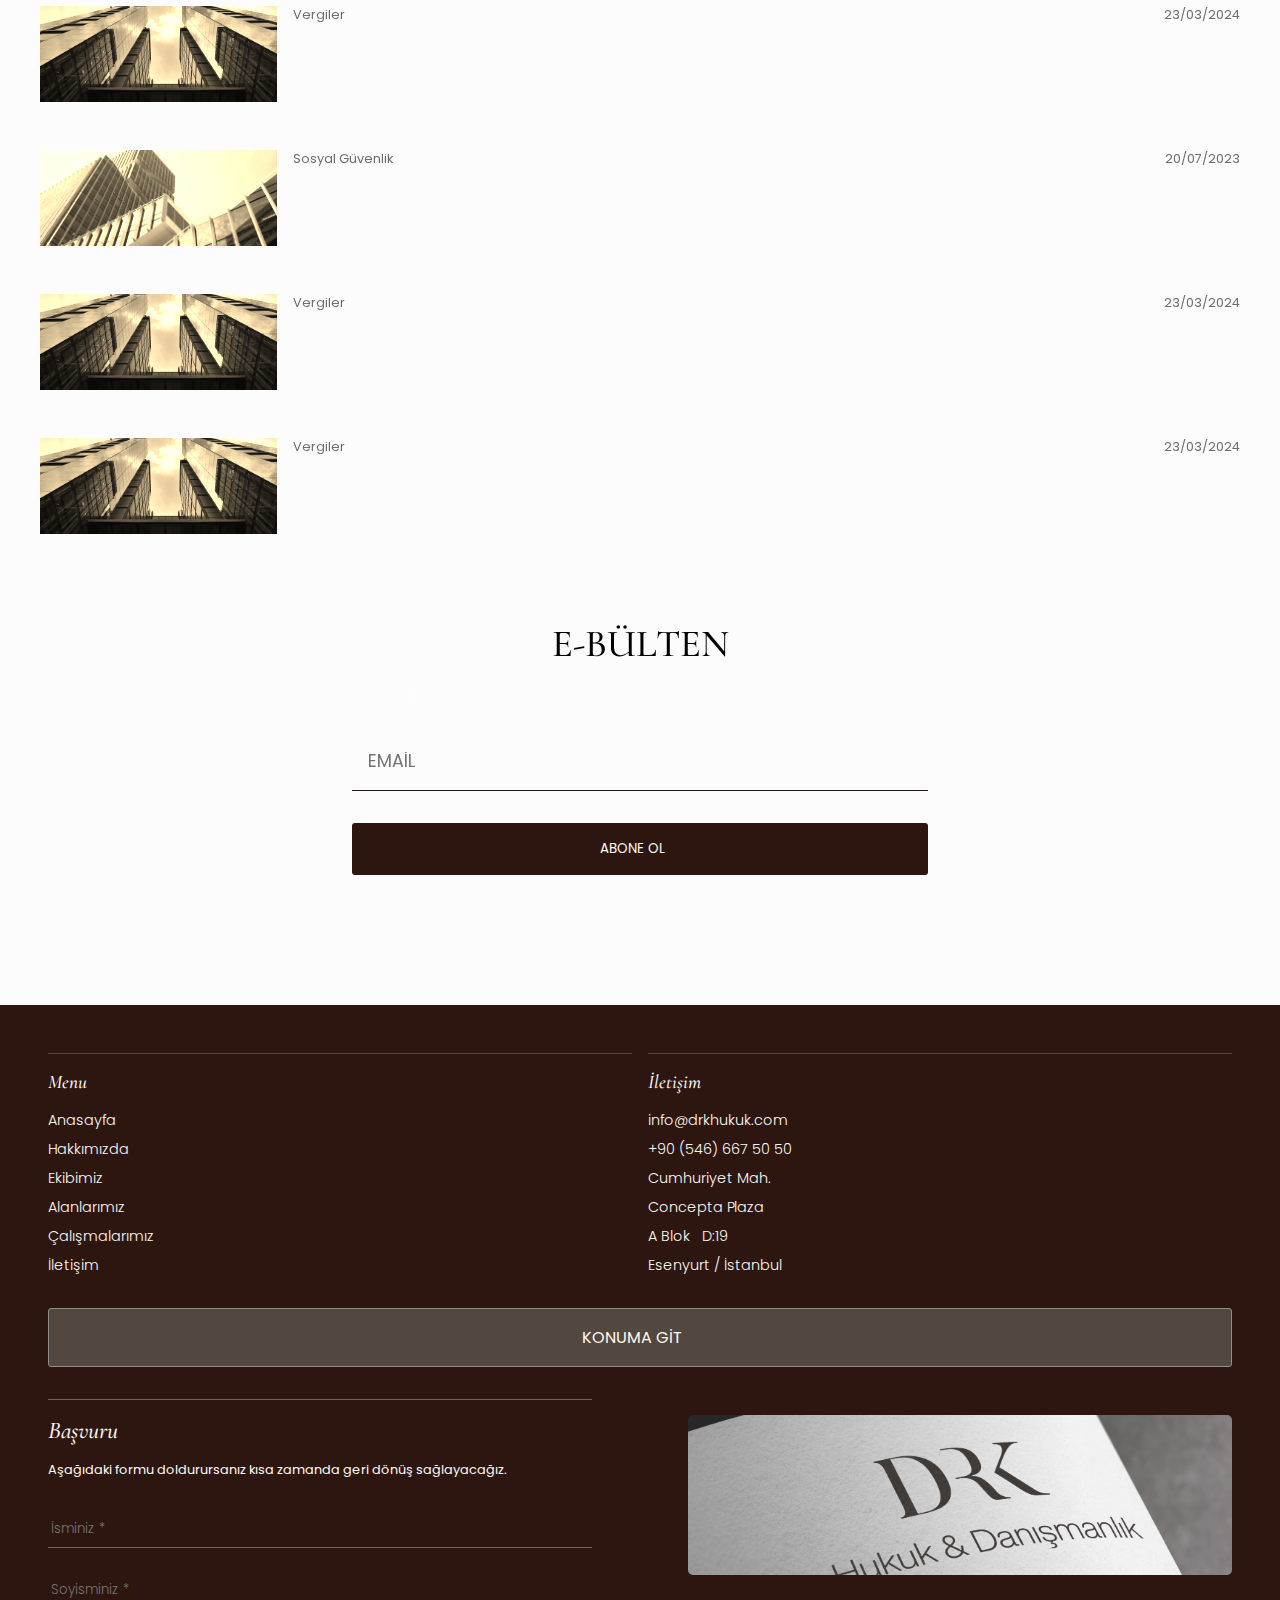
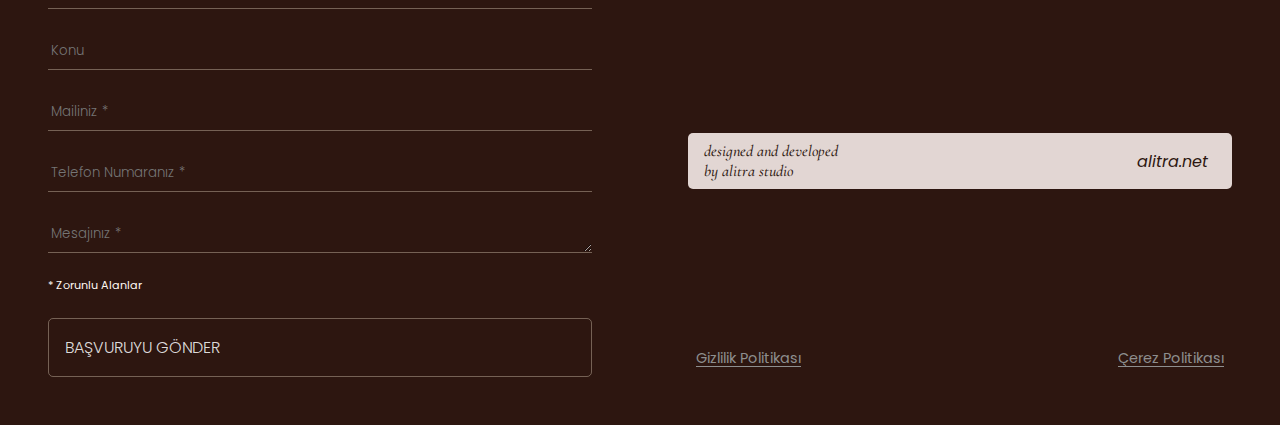
==== commit 951c5885: "d5-u11-v1" ====
--- a/index.html
+++ b/index.html
@@ -50,7 +50,7 @@
         <div id="nav_right">
             <a href="hakkimizda.html">HAKKIMIZDA</a>
             <a href="ekibimiz.html">EKİBİMİZ</a>
-            <a href="alanlarımız.html">ALANLARIMIZ</a>
+            <a href="alanlarimiz.html">ALANLARIMIZ</a>
             <a href="calismalarimiz.html">ÇALIŞMALARIMIZ</a>
             <a href="iletisim.html">İLETİŞİM</a>
         </div>
@@ -581,5 +581,10 @@
     <script src="https://cdn.jsdelivr.net/npm/swiper@11/swiper-bundle.min.js"></script>
 
     <script src="site.js"></script>
+
+    <script>
+        document.querySelector("#hero_video").playbackRate = .5;
+
+    </script>
 </body>
 </html>--- a/style.css
+++ b/style.css
@@ -3,11 +3,11 @@
 @import url("https://fonts.googleapis.com/css2?family=Cormorant+Infant:ital,wght@0,300;0,400;0,500;0,600;0,700;1,300;1,400;1,500;1,600;1,700&display=swap");
 @import url("f/r/style.css");
 @import url("f/t/style.css");
-.font_def, #index_main_2 > #index_part_2 > #scrolling_text > h1, #footer_2 > div:nth-last-child(1) > #footer_part_3 > a span:nth-last-child(1) > span, #index_main #index_part_2 > #scrolling_text > h1, * {
+.font_def, #index_main_2 > #index_part_2 > #scrolling_text > h1, #footer_2 > div:nth-last-child(1) > #footer_part_3 > a span:nth-last-child(1) > span, #about_main > #about_part_2 > #scrolling_text > h1, #about_main > #about_part_1 > #about_part_1_content > p:nth-last-child(1), #index_main #index_part_2 > #scrolling_text > h1, * {
   font-family: "Poppins", sans-serif;
 }
 
-.font_head, #index_main_2 > #index_part_5 > div:nth-last-child(1) h3, #index_main_2 > #index_part_4 > #index_part_4_content > #part_4_news > .new_div > div > p, #index_main_2 > #index_part_2 > p, #index_main_2 > #index_part_2 > #scrolling_text > h1 > span, #index_main_2 > #index_part_1 > #index_part_1_content > div:nth-child(2) > div:nth-child(1) > p:nth-child(1) > span, #index_main_2 > #index_part_1 > #index_part_1_content > div:nth-child(2) > div:nth-child(1) > p:nth-child(1), #index_main_2 > #index_part_1 > #index_part_1_header > h1 > span, #index_main_2 .content_header, #menu_1 > #menu_content > a, #footer_2 > div:nth-last-child(1) > #footer_part_3 > a span, #index_main #index_part_6 > #part_4_news > .new_div > div > p, #index_main #index_part_2 > #scrolling_text > h1 > span, #index_main #index_part_1 > #index_part_1_header > a, #menu_2 > #menu_content > div h3 > span, #menu_2 > #menu_content > a, h1, h2 {
+.font_head, #index_main_2 > #index_part_5 > div:nth-last-child(1) h3, #index_main_2 > #index_part_4 > #index_part_4_content > #part_4_news > .new_div > div > p, #index_main_2 > #index_part_2 > p, #index_main_2 > #index_part_2 > #scrolling_text > h1 > span, #index_main_2 > #index_part_1 > #index_part_1_content > div:nth-child(2) > div:nth-child(1) > p:nth-child(1) > span, #index_main_2 > #index_part_1 > #index_part_1_content > div:nth-child(2) > div:nth-child(1) > p:nth-child(1), #index_main_2 > #index_part_1 > #index_part_1_header > h1 > span, #index_main_2 .content_header, #menu_1 > #menu_content > a, #footer_2 > div:nth-last-child(1) > #footer_part_3 > a span, #contact_main > #contact_part_1 > div > a > span:nth-child(1), #contact_main > #contact_part_1 > div > div > span:nth-child(1), #about_main > #about_part_2 > #about_part_2_content > p, #about_main > #about_part_2 > #scrolling_text > h1 > span, #about_main > #about_part_1 > #about_part_1_content > p, #index_main #index_part_6 > #part_4_news > .new_div > div > p, #index_main #index_part_2 > #scrolling_text > h1 > span, #index_main #index_part_1 > #index_part_1_header > a, #menu_2 > #menu_content > div h3 > span, #menu_2 > #menu_content > a, h1, h2 {
   font-family: "Cormorant Infant", sans-serif;
   font-weight: 500 !important;
 }
@@ -21,6 +21,20 @@
   margin: 0;
   padding: 0;
   -webkit-tap-highlight-color: transparent;
+}
+
+.m_2_i, #index_main #index_part_6 > #part_4_news > .new_div > img, #index_main #index_part_5 > #index_part_5_content_des > #part_3_articles > div > .article_div > img, #index_main #index_part_5 > #index_part_5_content_mob > #part_3_articles > .article_div > img, #index_main #index_part_3 > #part_2_content > div > .part_2_content_img > img {
+  filter: sepia(100%);
+  -webkit-filter: sepia(100%);
+  -moz-filter: sepia(100%);
+}
+
+.button_change:hover, #contact_main > #contact_part_2 > #footer_part_2 > #form > button:hover, #team_main .team_member_contact > div > a.v_card_link:hover, #team_main .team_member_contact > .contact_close_button:hover {
+  background-color: #2d1610 !important;
+  color: #fff9f3 !important;
+}
+.button_change:hover > ion-icon, #contact_main > #contact_part_2 > #footer_part_2 > #form > button:hover > ion-icon, #team_main .team_member_contact > div > a.v_card_link:hover > ion-icon, #team_main .team_member_contact > .contact_close_button:hover > ion-icon {
+  color: #fff9f3 !important;
 }
 
 #update_text {
@@ -111,7 +125,7 @@
 #loading_page div:nth-last-child(1) {
   width: 10rem;
   height: 2px;
-  background-color: #070042;
+  background-color: #2d1610;
   border-radius: 2px;
   animation: loading_line_an 3s ease-in-out forwards;
 }
@@ -268,7 +282,6 @@
 #menu_2 > #menu_content > a {
   font-size: 1.7rem;
   font-weight: 900;
-  text-shadow: 0 0 1px #2d1610;
 }
 #menu_2 > #menu_content > div {
   margin: 1rem 0;
@@ -341,12 +354,6 @@
 #menu_2 > #menu_footer > div > a {
   text-decoration: underline;
   text-underline-offset: 1px;
-}
-
-.m_2_i, #index_main #index_part_6 > #part_4_news > .new_div > img, #index_main #index_part_5 > #index_part_5_content_des > #part_3_articles > div > .article_div > img, #index_main #index_part_5 > #index_part_5_content_mob > #part_3_articles > .article_div > img, #index_main #index_part_3 > #part_2_content > div > .part_2_content_img > img {
-  filter: sepia(100%);
-  -webkit-filter: sepia(100%);
-  -moz-filter: sepia(100%);
 }
 
 #index_main {
@@ -453,6 +460,21 @@
   display: inline-block;
   position: relative;
   border-radius: 3px;
+  z-index: 27;
+  opacity: 0;
+  filter: blur(20px);
+  animation: random_an_1 0.5s ease-out forwards;
+  animation-delay: 2s;
+  transition: 0.3s;
+}
+@keyframes random_an_1 {
+  to {
+    opacity: 1;
+    filter: blur(0);
+  }
+}
+#index_main #index_part_1 > #index_part_1_header > a:hover {
+  box-shadow: 0 0 10px #2d1610;
 }
 #index_main #index_part_1 > #index_part_1_content {
   width: 100%;
@@ -806,6 +828,492 @@
     position: relative;
     left: 50%;
     transform: translateX(-50%);
+  }
+}
+
+#about_main {
+  width: 100%;
+  padding: 1rem;
+  padding-top: 13vh;
+}
+#about_main > #about_part_1 {
+  width: 100%;
+  display: flex;
+  flex-direction: column;
+  gap: 2rem;
+}
+#about_main > #about_part_1 > #about_part_1_img {
+  width: 100%;
+  display: flex;
+  flex-direction: column;
+  gap: 2rem;
+}
+#about_main > #about_part_1 > #about_part_1_img > h1 {
+  font-size: 2.3rem;
+}
+#about_main > #about_part_1 > #about_part_1_img > img {
+  border-radius: 5px;
+  width: 100%;
+  height: 12rem;
+  -o-object-fit: cover;
+     object-fit: cover;
+}
+#about_main > #about_part_1 > #about_part_1_content {
+  display: flex;
+  flex-direction: column;
+  gap: 1rem;
+}
+#about_main > #about_part_1 > #about_part_1_content > p {
+  font-size: 2rem;
+  font-weight: 600;
+}
+#about_main > #about_part_1 > #about_part_1_content > p:nth-last-child(1) {
+  font-size: 1rem;
+  font-weight: 400 !important;
+  color: #6e6e6e;
+  text-shadow: unset;
+}
+#about_main > #about_part_1 > a {
+  width: 100%;
+  background-color: #2d1610;
+  color: #fff9f3;
+  display: flex;
+  align-items: center;
+  justify-content: space-between;
+  padding: 0.8rem 1rem;
+  border-radius: 5px;
+}
+#about_main > #about_part_1 > a > ion-icon {
+  font-size: 1.4rem;
+}
+#about_main > #about_part_2 > #scrolling_text {
+  margin-top: 3rem;
+  font-size: 2rem;
+}
+#about_main > #about_part_2 > #scrolling_text > h1 {
+  transform: translateX(-1.9rem);
+  width: 100vw;
+  display: flex;
+  gap: 1rem;
+  line-height: 50%;
+  font-weight: 300;
+  animation: scrolling_text_an linear;
+  animation-timeline: scroll(root);
+}
+#about_main > #about_part_2 > #scrolling_text > h1 > span {
+  font-style: italic;
+  text-wrap: nowrap;
+}
+@keyframes scrolling_text_an {
+  from {
+    transform: translateX(50%);
+  }
+  to {
+    transform: translateX(-100%);
+  }
+}
+#about_main > #about_part_2 > #about_part_2_content {
+  display: flex;
+  flex-direction: column;
+}
+#about_main > #about_part_2 > #about_part_2_content > p {
+  font-size: 2rem;
+}
+#about_main > #about_part_2 > #about_part_2_content > a {
+  width: 100%;
+  margin-top: 3rem;
+  background-color: #2d1610;
+  color: #fff9f3;
+  display: flex;
+  align-items: center;
+  justify-content: space-between;
+  padding: 0.8rem 1rem;
+  border-radius: 5px;
+}
+#about_main > #about_part_2 > #about_part_2_content > a > ion-icon {
+  font-size: 1.4rem;
+}
+@media only screen and (min-width: 800px) {
+  #about_main {
+    display: flex;
+    padding-left: 2rem;
+    padding-right: 2rem;
+    gap: 3rem;
+  }
+  #about_main #scrolling_text {
+    display: none;
+  }
+  #about_main > section {
+    width: 40% !important;
+  }
+  #about_main > section:nth-last-child(1) {
+    padding-top: 7vh;
+  }
+}
+
+#team_main {
+  padding: 1rem;
+  padding-top: 13vh;
+}
+#team_main > #team_part_1 {
+  display: flex;
+  flex-direction: column;
+  gap: 2rem;
+}
+#team_main > #team_part_1 > h1 {
+  font-size: 2.3rem !important;
+}
+#team_main > #team_part_1 > p {
+  font-size: 1rem;
+  color: #6e6e6e;
+}
+#team_main > #team_part_2 {
+  margin-top: 5vh;
+  display: flex;
+  flex-wrap: wrap;
+  justify-content: space-between;
+}
+#team_main > #team_part_2 > .team_member_card {
+  cursor: pointer;
+  width: 45%;
+  display: flex;
+  flex-direction: column;
+  gap: 0.2rem;
+}
+#team_main > #team_part_2 > .team_member_card > .team_member_card_img {
+  width: 100%;
+  height: 13rem;
+}
+#team_main > #team_part_2 > .team_member_card > .team_member_card_img > img {
+  width: 100%;
+  height: 100%;
+  -o-object-fit: cover;
+     object-fit: cover;
+  border-radius: 4px;
+}
+#team_main > #team_part_2 > .team_member_card > h2 {
+  margin-top: 0.5rem;
+  font-size: 1.2rem;
+  font-style: italic;
+  color: #2d1610;
+}
+#team_main > #team_part_2 > .team_member_card > .team_member_info {
+  display: flex;
+  flex-direction: column;
+  gap: 0.3rem;
+}
+#team_main > #team_part_2 > .team_member_card > .team_member_info > span {
+  font-size: 0.8rem;
+  font-weight: 300 !important;
+}
+#team_main > #team_part_2 > .team_member_card > .team_member_info > div {
+  display: flex;
+  gap: 0.3rem;
+}
+#team_main > #team_part_2 > .team_member_card > .team_member_info > div > ion-icon {
+  font-size: 1.4rem;
+  --ionicon-stroke-width: 15px;
+}
+#team_main .team_member_contact {
+  z-index: 30;
+  position: fixed;
+  width: 100vw;
+  height: 100vh;
+  transform: translateX(100%);
+  right: 0;
+  bottom: 0;
+  border-top-left-radius: 2px;
+  padding-top: 5rem;
+  transition: 0.4s ease-out;
+  background-color: #fff9f3;
+  overflow-y: scroll;
+}
+#team_main .team_member_contact::before {
+  content: "";
+  position: fixed;
+  top: 0;
+  left: 0;
+  width: 100%;
+  height: 100%;
+  background-image: url("/ui/bg.png");
+  background-position: center;
+  opacity: 0.3; /* Arka plan opaklığını burada ayarlayın */
+  z-index: -1; /* İçeriklerin arkasında kalması için */
+}
+#team_main .team_member_contact > .contact_close_button {
+  display: flex;
+  align-items: center;
+  justify-content: center;
+  position: absolute;
+  right: 2rem;
+  top: 6rem;
+  width: 3rem;
+  height: 3rem;
+  background-color: #fff9f3;
+  border-radius: 3px;
+  color: #2d1610;
+  border: 1px solid #2d1610;
+}
+#team_main .team_member_contact > .contact_close_button > ion-icon {
+  color: #2d1610;
+  font-size: 3rem;
+  --ionicon-stroke-width: 12px;
+}
+#team_main .team_member_contact > div {
+  width: 100%;
+  display: flex;
+  flex-direction: column;
+  gap: 0rem;
+  padding: 1rem 2rem;
+}
+#team_main .team_member_contact > div > h2 {
+  font-size: 1.4rem;
+  font-style: italic;
+}
+#team_main .team_member_contact > div > h3 {
+  font-size: 0.8rem;
+  font-weight: 400;
+}
+#team_main .team_member_contact > div > a.v_card_link {
+  font-size: 0.9rem;
+  margin: 1.5rem 0;
+  padding: 0.8rem 0;
+  display: flex;
+  align-items: center;
+  justify-content: center;
+  border: 1px solid #2d1610;
+  font-weight: 300;
+  border-radius: 3px;
+  transition: 0.2s;
+}
+#team_main .team_member_contact > div > a {
+  font-weight: 300;
+  margin-bottom: 0.5rem;
+}
+#team_main .team_member_contact > div > img {
+  width: 100%;
+  height: 17rem;
+  -o-object-fit: cover;
+     object-fit: cover;
+  margin: 1rem 0;
+}
+#team_main .team_member_contact > div > div {
+  display: flex;
+  flex-direction: column;
+  margin-top: 2rem;
+  gap: 0.5rem;
+}
+#team_main .team_member_contact > div > div > span:nth-child(1) {
+  font-size: 0.8rem;
+  border-bottom: 1px solid rgba(199, 185, 165, 0.4666666667);
+  color: #6e6e6e;
+  font-weight: 400;
+}
+#team_main .team_member_contact > div > div > span:nth-last-child(1) {
+  font-size: 0.9rem;
+}
+#team_main .team_member_contact.member_contact_active {
+  transform: translateX(0);
+}
+@media only screen and (min-width: 800px) {
+  #team_main {
+    display: flex;
+    justify-content: space-around;
+    padding: 5rem;
+    padding-top: 13vh;
+  }
+  #team_main > section {
+    width: 40%;
+  }
+  #team_main .team_member_contact {
+    padding-top: 2rem;
+    width: 30vw;
+  }
+  #team_main .team_member_contact .contact_close_button {
+    top: 3rem;
+  }
+}
+
+#contact_main {
+  padding: 1rem;
+  padding-top: 13vh;
+}
+#contact_main > #contact_part_1 {
+  display: flex;
+  flex-direction: column;
+  gap: 2rem;
+}
+#contact_main > #contact_part_1 > h1 {
+  font-size: 2.3rem;
+}
+#contact_main > #contact_part_1 > img {
+  width: 100%;
+  height: 12rem;
+  -o-object-fit: cover;
+     object-fit: cover;
+}
+#contact_main > #contact_part_1 > div {
+  width: 80%;
+  display: flex;
+  flex-direction: column;
+  gap: 2rem;
+}
+#contact_main > #contact_part_1 > div > a, #contact_main > #contact_part_1 > div > div {
+  font-size: 1rem;
+  display: flex;
+  flex-direction: column;
+}
+#contact_main > #contact_part_1 > div > a > span:nth-child(1), #contact_main > #contact_part_1 > div > div > span:nth-child(1) {
+  font-size: 1.1rem;
+}
+#contact_main > #contact_part_1 > div > a > span:nth-last-child(1), #contact_main > #contact_part_1 > div > div > span:nth-last-child(1) {
+  font-weight: 300;
+}
+#contact_main > #contact_part_1 > div > div > div {
+  display: flex;
+  gap: 2rem;
+  margin-top: 0.7rem;
+}
+#contact_main > #contact_part_1 > div > div > div > a > ion-icon {
+  font-size: 1.75rem;
+}
+#contact_main > #contact_part_2 > #footer_part_2 {
+  border-top: 1px solid rgba(199, 185, 165, 0.4666666667);
+  padding-top: 1rem;
+  margin-top: 2rem;
+  display: flex;
+  flex-direction: column;
+  gap: 2rem;
+}
+#contact_main > #contact_part_2 > #footer_part_2 > #footer_part_2_header {
+  display: flex;
+  flex-direction: column;
+  gap: 1rem;
+}
+#contact_main > #contact_part_2 > #footer_part_2 > #footer_part_2_header > h2 {
+  font-style: italic;
+}
+#contact_main > #contact_part_2 > #footer_part_2 > #footer_part_2_header > span {
+  font-size: 0.8rem;
+}
+#contact_main > #contact_part_2 > #footer_part_2 > #form {
+  display: flex;
+  flex-direction: column;
+  gap: 1.5rem;
+}
+#contact_main > #contact_part_2 > #footer_part_2 > #form > input, #contact_main > #contact_part_2 > #footer_part_2 > #form textarea, #contact_main > #contact_part_2 > #footer_part_2 > #form button {
+  background-color: transparent;
+  padding: 0.5rem 0.2rem;
+  border: none;
+  outline: none;
+  font-weight: 300;
+  border-bottom: 1px solid #8e8e8e;
+}
+#contact_main > #contact_part_2 > #footer_part_2 > #form > span {
+  font-size: 0.7rem;
+}
+#contact_main > #contact_part_2 > #footer_part_2 > #form > button {
+  padding: 1rem 1rem;
+  font-size: 1rem;
+  border: 1px solid #8e8e8e;
+  color: #2d1610;
+  display: flex;
+  align-items: center;
+  justify-content: space-between;
+  border-radius: 5px;
+}
+#contact_main > #contact_part_2 > #footer_part_2 > #form > button > ion-icon {
+  font-size: 1.2rem;
+}
+@media only screen and (min-width: 800px) {
+  #contact_main {
+    display: flex;
+    padding: 5rem;
+    padding-top: 15vh;
+  }
+  #contact_main > section {
+    width: 50%;
+  }
+}
+
+#services_main {
+  padding: 1rem;
+  padding-top: 13vh;
+  display: flex;
+  flex-direction: column;
+  gap: 3rem;
+}
+#services_main > #services_part_1 {
+  display: flex;
+  flex-direction: column;
+  gap: 1.5rem;
+}
+#services_main > #services_part_1 > h1 {
+  font-size: 2.3rem;
+}
+#services_main > #services_part_2 {
+  display: flex;
+  flex-direction: column;
+  gap: 2rem;
+}
+#services_main > #services_part_2 > div {
+  display: flex;
+  gap: 0.3rem;
+}
+#services_main > #services_part_2 > div > img {
+  width: 30%;
+  height: 6rem;
+  -o-object-fit: cover;
+     object-fit: cover;
+  border-radius: 2px;
+}
+#services_main > #services_part_2 > div > div {
+  width: 70%;
+  display: flex;
+  flex-direction: column;
+  gap: 0.5rem;
+}
+#services_main > #services_part_2 > div > div > p {
+  font-size: 0.7rem;
+}
+@media only screen and (min-width: 800px) {
+  #services_main {
+    padding: 5rem;
+    padding-top: 17vh;
+  }
+  #services_main > #services_part_1 {
+    align-items: center;
+  }
+  #services_main > #services_part_1 > p {
+    text-align: center;
+    width: 60%;
+  }
+  #services_main > #services_part_2 {
+    flex-direction: row;
+    flex-wrap: wrap;
+    align-content: center;
+    justify-content: center;
+    gap: 5rem;
+  }
+  #services_main > #services_part_2 > div {
+    width: 20%;
+    flex-direction: column;
+    align-items: center;
+  }
+  #services_main > #services_part_2 > div > img {
+    width: 100%;
+    height: 10rem;
+  }
+  #services_main > #services_part_2 > div > div {
+    align-items: center;
+    text-align: center;
+  }
+  #services_main > #services_part_2 > div > div > h2 {
+    width: 100%;
+  }
+  #services_main > #services_part_2 > div > div > p {
+    width: 100%;
+    font-size: 0.8rem;
   }
 }
 
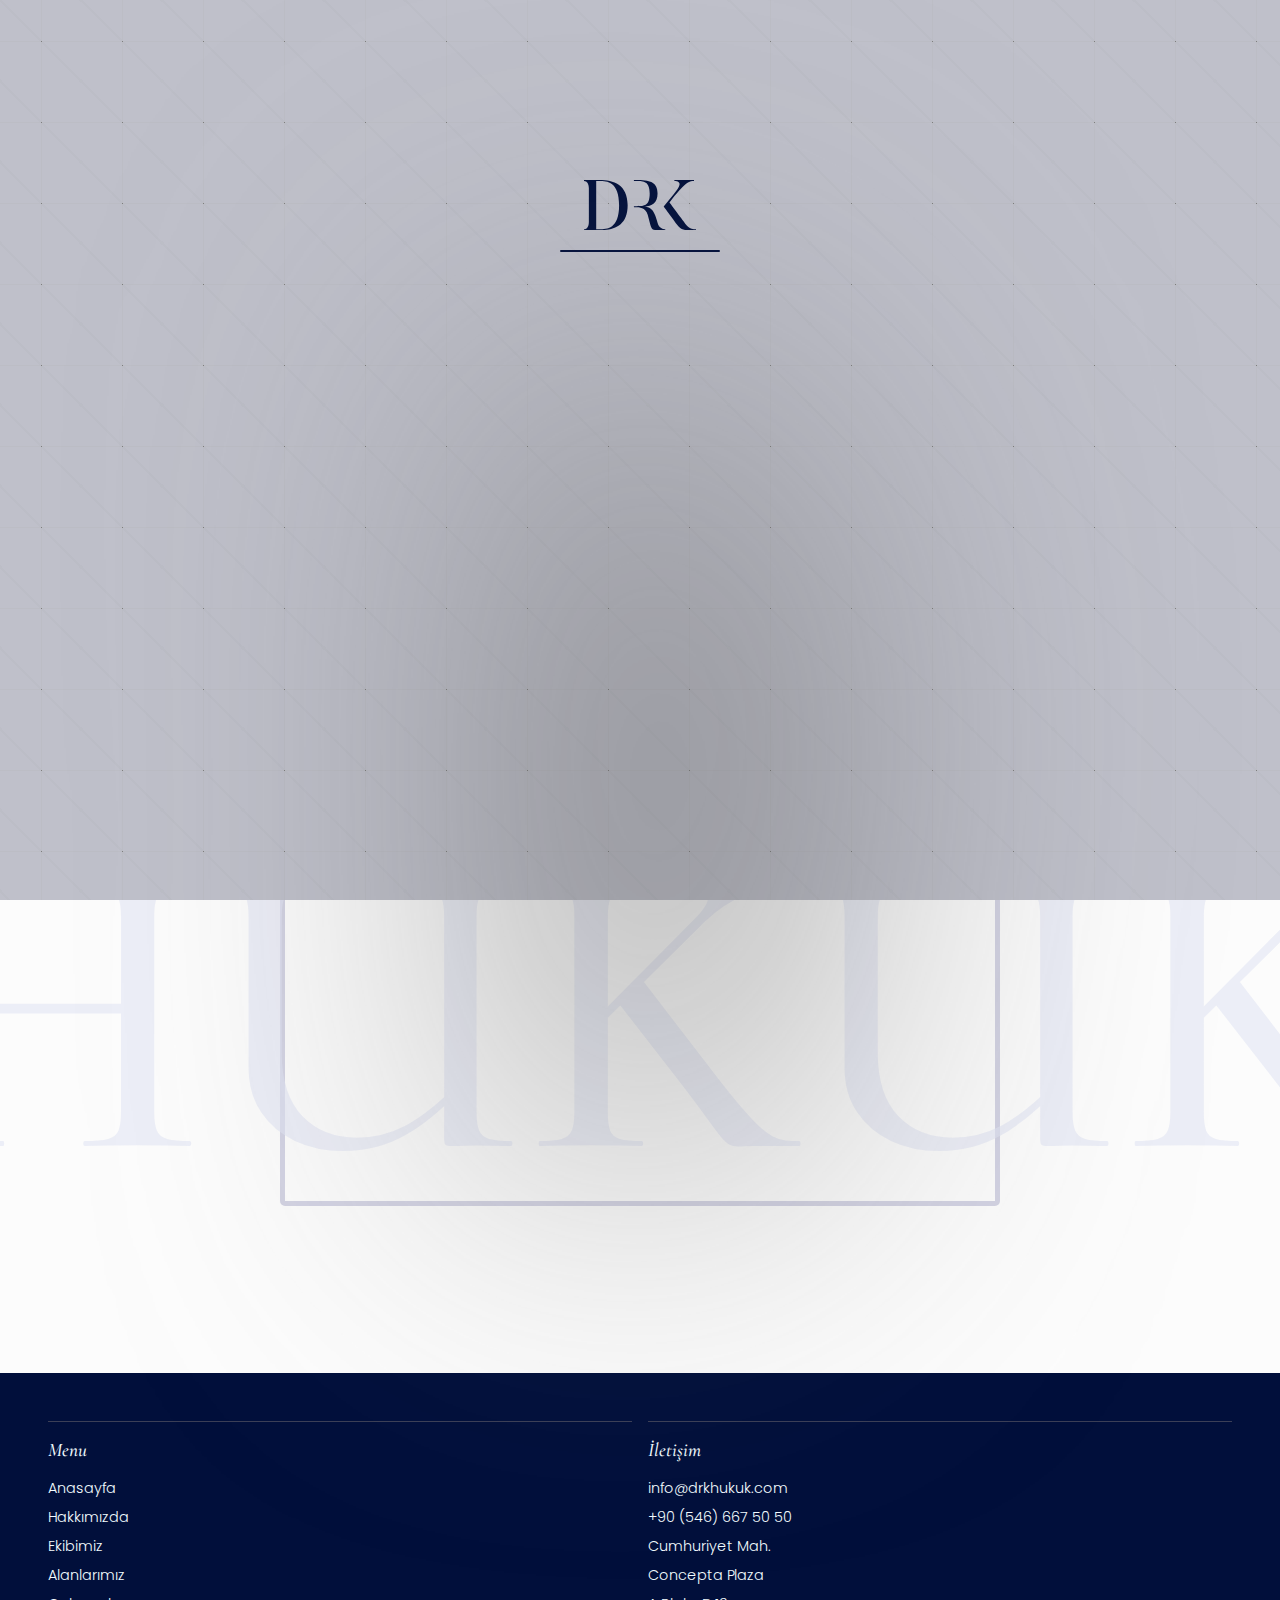
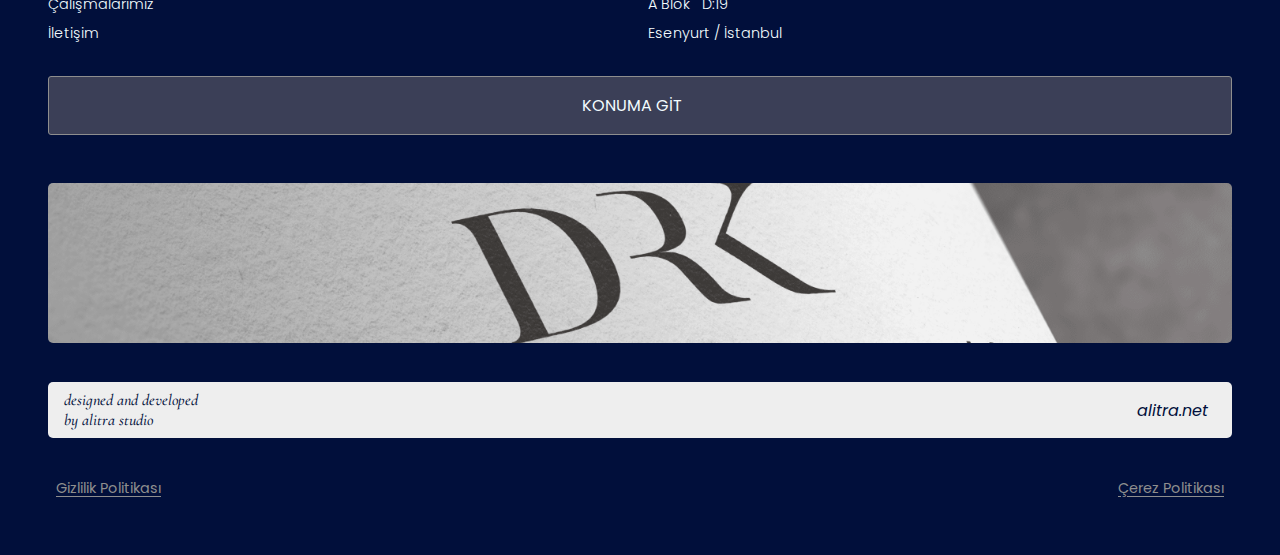
==== commit b70ba8d2: "last-u1-v1" ====
--- a/index.html
+++ b/index.html
@@ -50,7 +50,6 @@
         <div id="nav_right">
             <a href="hakkimizda.html">HAKKIMIZDA</a>
             <a href="ekibimiz.html">EKİBİMİZ</a>
-            <a href="alanlarimiz.html">ALANLARIMIZ</a>
             <a href="calismalarimiz.html">ÇALIŞMALARIMIZ</a>
             <a href="iletisim.html">İLETİŞİM</a>
         </div>
@@ -85,7 +84,6 @@
             <a href="/">Anasayfa</a>
             <a href="hakkimizda.html">Hakkımızda</a>
             <a href="ekibimiz.html">Ekibimiz</a>
-            <a href="alanlarimiz.html">Alanlarımız</a>
             <a href="calismalarimiz.html">Çalışmalarımız</a>
             <a href="iletisim.html">İletişim</a>
             <div>
@@ -126,7 +124,7 @@
         <section class="index_part" id="index_part_1">
             <div id="index_part_1_header">
                 <h1>DRK HUKUK & <br> DANIŞMANLIK BÜROSU</h1>
-                <a href="">BAŞVUR</a>
+                <!-- <a href="">BAŞVUR</a> -->
             </div>
 
             <div id="index_part_1_content">
@@ -146,7 +144,7 @@
             </div>
         </section>
 
-
+<!-- 
         <section class="index_part" id="index_part_2">
 
             <h2>
@@ -481,7 +479,7 @@
             </div>
          
 
-        </section>
+        </section> -->
     </main>
 
 
@@ -516,37 +514,7 @@
 
         <div>
 
-            <div id="footer_part_2">
-                <div id="footer_part_2_header">
-                    <h2>Başvuru</h2>
-                    <span>Aşağıdaki formu doldurursanız kısa zamanda geri dönüş sağlayacağız.</span>
-                </div>
-                <form id="form" action="https://api.staticforms.xyz/submit" method="post">
-                    <!-- Replace with accesKey sent to your email -->
-                    <input type="hidden" name="accessKey" value="ed4d0f4a-92d3-44d2-b5b1-d58d816a830f"> <!-- Required -->
-                    <input type="text" name="name" placeholder="İsminiz *"> <!-- Optional -->
-                    <input type="text" name="surname" placeholder="Soyisminiz *"> 
-                    <input type="text" name="subject" placeholder="Konu"> <!-- Optional -->
-                    <input type="text" name="email" placeholder="Mailiniz *"> <!-- Optional -->
-                    <input type="text" name="phone" placeholder="Telefon Numaranız *"> <!-- Optional -->
-                    <textarea name="message" placeholder="Mesajınız * " rows="1"></textarea> <!-- Optional -->
-                    <!-- If you want replyTo to be set to specific email -->
-                    <input type="hidden" name="replyTo" value="hello@alitra.net"> <!-- Optional -->
-                    <!-- Specify @ as reply to value if you want it to be customers email -->
-                    <!-- <input type="hidden" name="replyTo" value="formbasarili.html"> Optional -->
-                    <!-- If you want form to redirect to a specific url after submission -->
-                    <input type="hidden" name="redirectTo" value="https://alatra.co/formbasarili.html"> 
-                    
-                    <span>* Zorunlu Alanlar</span>
-                    <button type="submit">
-                        <span>BAŞVURUYU GÖNDER</span>
-                        <ion-icon name="chevron-forward-outline"></ion-icon>
-                    </button>
-    
-                    
-                </form>
         
-            </div>
     
             <div id="footer_part_3">
     
--- a/style.css
+++ b/style.css
@@ -3,11 +3,11 @@
 @import url("https://fonts.googleapis.com/css2?family=Cormorant+Infant:ital,wght@0,300;0,400;0,500;0,600;0,700;1,300;1,400;1,500;1,600;1,700&display=swap");
 @import url("f/r/style.css");
 @import url("f/t/style.css");
-.font_def, #index_main_2 > #index_part_2 > #scrolling_text > h1, #footer_2 > div:nth-last-child(1) > #footer_part_3 > a span:nth-last-child(1) > span, #about_main > #about_part_2 > #scrolling_text > h1, #about_main > #about_part_1 > #about_part_1_content > p:nth-last-child(1), #index_main #index_part_2 > #scrolling_text > h1, * {
+.font_def, #index_main_2 > #index_part_2 > #scrolling_text > h1, #footer_2 > div:nth-last-child(1) > #footer_part_3 > a span:nth-last-child(1) > span, #about_main > #about_part_2 > #scrolling_text > h1, #index_main #index_part_2 > #scrolling_text > h1, * {
   font-family: "Poppins", sans-serif;
 }
 
-.font_head, #index_main_2 > #index_part_5 > div:nth-last-child(1) h3, #index_main_2 > #index_part_4 > #index_part_4_content > #part_4_news > .new_div > div > p, #index_main_2 > #index_part_2 > p, #index_main_2 > #index_part_2 > #scrolling_text > h1 > span, #index_main_2 > #index_part_1 > #index_part_1_content > div:nth-child(2) > div:nth-child(1) > p:nth-child(1) > span, #index_main_2 > #index_part_1 > #index_part_1_content > div:nth-child(2) > div:nth-child(1) > p:nth-child(1), #index_main_2 > #index_part_1 > #index_part_1_header > h1 > span, #index_main_2 .content_header, #menu_1 > #menu_content > a, #footer_2 > div:nth-last-child(1) > #footer_part_3 > a span, #contact_main > #contact_part_1 > div > a > span:nth-child(1), #contact_main > #contact_part_1 > div > div > span:nth-child(1), #about_main > #about_part_2 > #about_part_2_content > p, #about_main > #about_part_2 > #scrolling_text > h1 > span, #about_main > #about_part_1 > #about_part_1_content > p, #index_main #index_part_6 > #part_4_news > .new_div > div > p, #index_main #index_part_2 > #scrolling_text > h1 > span, #index_main #index_part_1 > #index_part_1_header > a, #menu_2 > #menu_content > div h3 > span, #menu_2 > #menu_content > a, h1, h2 {
+.font_head, #index_main_2 > #index_part_5 > div:nth-last-child(1) h3, #index_main_2 > #index_part_4 > #index_part_4_content > #part_4_news > .new_div > div > p, #index_main_2 > #index_part_2 > p, #index_main_2 > #index_part_2 > #scrolling_text > h1 > span, #index_main_2 > #index_part_1 > #index_part_1_content > div:nth-child(2) > div:nth-child(1) > p:nth-child(1) > span, #index_main_2 > #index_part_1 > #index_part_1_content > div:nth-child(2) > div:nth-child(1) > p:nth-child(1), #index_main_2 > #index_part_1 > #index_part_1_header > h1 > span, #index_main_2 .content_header, #menu_1 > #menu_content > a, #footer_2 > div:nth-last-child(1) > #footer_part_3 > a span, #contact_main > #contact_part_1 > div > a > span:nth-child(1), #contact_main > #contact_part_1 > div > div > span:nth-child(1), #about_main > #about_part_2 > #scrolling_text > h1 > span, #index_main #index_part_6 > #part_4_news > .new_div > div > p, #index_main #index_part_2 > #scrolling_text > h1 > span, #index_main #index_part_1 > #index_part_1_header > a, #menu_2 > #menu_content > div h3 > span, #menu_2 > #menu_content > a, h1, h2 {
   font-family: "Cormorant Infant", sans-serif;
   font-weight: 500 !important;
 }
@@ -23,18 +23,20 @@
   -webkit-tap-highlight-color: transparent;
 }
 
+#index_part_1_img > img {
+  filter: grayscale(1);
+}
+
 .m_2_i, #index_main #index_part_6 > #part_4_news > .new_div > img, #index_main #index_part_5 > #index_part_5_content_des > #part_3_articles > div > .article_div > img, #index_main #index_part_5 > #index_part_5_content_mob > #part_3_articles > .article_div > img, #index_main #index_part_3 > #part_2_content > div > .part_2_content_img > img {
-  filter: sepia(100%);
-  -webkit-filter: sepia(100%);
-  -moz-filter: sepia(100%);
+  filter: grayscale(1);
 }
 
 .button_change:hover, #contact_main > #contact_part_2 > #footer_part_2 > #form > button:hover, #team_main .team_member_contact > div > a.v_card_link:hover, #team_main .team_member_contact > .contact_close_button:hover {
-  background-color: #2d1610 !important;
-  color: #fff9f3 !important;
+  background-color: #010f3b !important;
+  color: #f3fcff !important;
 }
 .button_change:hover > ion-icon, #contact_main > #contact_part_2 > #footer_part_2 > #form > button:hover > ion-icon, #team_main .team_member_contact > div > a.v_card_link:hover > ion-icon, #team_main .team_member_contact > .contact_close_button:hover > ion-icon {
-  color: #fff9f3 !important;
+  color: #f3fcff !important;
 }
 
 #update_text {
@@ -105,7 +107,7 @@
   left: 0;
   text-align: center;
   opacity: 1;
-  background-color: #cac3bf;
+  background-color: #bfc0ca;
   z-index: 25;
   transition: 1s allow-discrete, 1s opacity, 2s filter;
   transition-delay: 2s display, 1s opacity, 1s filter;
@@ -115,7 +117,7 @@
   width: 7rem;
 }
 #loading_page .cls-1 {
-  fill: #2d1610;
+  fill: #010f3b;
 }
 #loading_page.load_done {
   opacity: 0;
@@ -125,7 +127,7 @@
 #loading_page div:nth-last-child(1) {
   width: 10rem;
   height: 2px;
-  background-color: #2d1610;
+  background-color: #010f3b;
   border-radius: 2px;
   animation: loading_line_an 3s ease-in-out forwards;
 }
@@ -172,7 +174,7 @@
   height: 100%;
 }
 #nav_2 > #nav_left > span > svg .cls-1 {
-  fill: #2d1610;
+  fill: #010f3b;
 }
 #nav_2 #nav_right {
   margin-right: 1rem;
@@ -188,15 +190,15 @@
   border-radius: 5px;
 }
 #nav_2 #nav_right > a:nth-last-child(1) {
-  background-color: #2d1610;
-  color: #fff9f3;
+  background-color: #010f3b;
+  color: #f3fcff;
   font-weight: 300;
 }
 #nav_2 > #menu_button {
   height: 3.3rem;
   aspect-ratio: 1/1;
-  background-color: #2d1610;
-  border: 1px solid rgba(98, 91, 82, 0.7215686275);
+  background-color: #010f3b;
+  border: 1px solid rgba(82, 82, 98, 0.7215686275);
   display: flex;
   align-items: center;
   justify-content: center;
@@ -204,7 +206,7 @@
 }
 #nav_2 > #menu_button > ion-icon {
   font-size: 1.8rem;
-  color: #fff9f3;
+  color: #f3fcff;
   --ionicon-stroke-width: 15px;
 }
 @media only screen and (min-width: 800px) {
@@ -221,7 +223,7 @@
   overflow: hidden;
   left: 0;
   width: 100vw;
-  background-color: #fff9f3;
+  background-color: #f3fcff;
   z-index: 30;
   padding: 2rem 1rem;
   display: flex;
@@ -265,12 +267,12 @@
   align-items: center;
   justify-content: center;
   padding: 0.5rem;
-  border: 1px solid #2d1610;
-  background-color: #2d1610;
+  border: 1px solid #010f3b;
+  background-color: #010f3b;
   border-radius: 5px;
 }
 #menu_2 > #menu_header > button > ion-icon {
-  color: #fff9f3;
+  color: #f3fcff;
   --ionicon-stroke-width: 16px;
   font-size: 2.2rem;
 }
@@ -288,7 +290,7 @@
   display: flex;
   gap: 1rem;
   align-items: center;
-  border-top: 1px solid #2d1610;
+  border-top: 1px solid #010f3b;
   padding-top: 1.5rem;
   width: 100%;
 }
@@ -301,7 +303,7 @@
 #menu_2 > #menu_content > div h3 > span {
   font-size: 1.7rem;
   font-weight: 900;
-  text-shadow: 0 0 1px #2d1610;
+  text-shadow: 0 0 1px #010f3b;
   text-wrap: nowrap;
 }
 #menu_2 > #menu_content > div h3 > ion-icon {
@@ -317,8 +319,8 @@
   display: flex;
   align-items: center;
   justify-content: center;
-  background-color: rgba(199, 185, 165, 0.4666666667);
-  color: #2d1610;
+  background-color: rgba(165, 165, 199, 0.4666666667);
+  color: #010f3b;
   padding: 0.6rem;
   border-radius: 5px;
 }
@@ -358,7 +360,6 @@
 
 #index_main {
   overflow-x: hidden;
-  min-height: 200vh;
   padding-top: 10vh;
 }
 @media only screen and (min-width: 800px) {
@@ -383,11 +384,11 @@
 }
 #index_main .content_header_2 > p {
   width: 80%;
-  color: rgba(98, 91, 82, 0.7215686275);
+  color: rgba(82, 82, 98, 0.7215686275);
 }
 #index_main #index_decoration_1 {
   position: absolute;
-  height: 140vh;
+  height: 132vh;
   width: 100vw;
   top: 0;
   left: 0;
@@ -448,15 +449,15 @@
   text-align: center;
   font-size: 2rem;
   font-weight: 900;
-  text-shadow: 0 0 0.5px #2d1610;
-  color: #2d1610;
+  text-shadow: 0 0 0.5px #010f3b;
+  color: #010f3b;
 }
 #index_main #index_part_1 > #index_part_1_header > a {
   padding: 0.7rem 1.2rem;
-  background-color: #2d1610;
-  color: #fff9f3;
+  background-color: #010f3b;
+  color: #f3fcff;
   font-size: 1.2rem;
-  text-shadow: 0 0 1px #fff9f3;
+  text-shadow: 0 0 1px #f3fcff;
   display: inline-block;
   position: relative;
   border-radius: 3px;
@@ -465,7 +466,7 @@
   filter: blur(20px);
   animation: random_an_1 0.5s ease-out forwards;
   animation-delay: 2s;
-  transition: 0.3s;
+  transition: 0.7s;
 }
 @keyframes random_an_1 {
   to {
@@ -474,7 +475,7 @@
   }
 }
 #index_main #index_part_1 > #index_part_1_header > a:hover {
-  box-shadow: 0 0 10px #2d1610;
+  box-shadow: 0 0 10px #010f3b;
 }
 #index_main #index_part_1 > #index_part_1_content {
   width: 100%;
@@ -488,7 +489,7 @@
   position: relative;
   left: 50%;
   transform: translateX(-50%);
-  border: 5px solid rgba(199, 185, 165, 0.4666666667);
+  border: 5px solid rgba(165, 165, 199, 0.4666666667);
   border-radius: 5px;
   display: flex;
   align-items: center;
@@ -508,7 +509,7 @@
   position: relative;
   left: 50%;
   transform: translateX(-50%);
-  color: rgba(199, 185, 165, 0.4666666667);
+  color: rgba(165, 165, 199, 0.4666666667);
 }
 @media only screen and (min-width: 800px) {
   #index_main #index_part_1 {
@@ -524,7 +525,7 @@
     margin-top: -50vh;
   }
   #index_main #index_part_1 > #index_part_1_content > #index_part_1_text > h1 {
-    color: rgba(244, 236, 225, 0.5960784314);
+    color: rgba(225, 228, 244, 0.5960784314);
   }
 }
 #index_main #index_part_2 {
@@ -539,8 +540,8 @@
 }
 #index_main #index_part_2 > a {
   padding: 0.8rem 1.3rem;
-  background-color: #2d1610;
-  color: #fff9f3;
+  background-color: #010f3b;
+  color: #f3fcff;
   border-radius: 3px;
   display: flex;
   align-items: center;
@@ -610,7 +611,7 @@
 #index_main #index_part_3 > #part_2_content > div > .part_2_content_img {
   width: 90%;
   height: 7rem;
-  background-color: rgba(199, 185, 165, 0.4666666667);
+  background-color: rgba(165, 165, 199, 0.4666666667);
 }
 #index_main #index_part_3 > #part_2_content > div > .part_2_content_img > img {
   width: 100%;
@@ -657,7 +658,7 @@
   left: 50%;
   transform: translateX(-50%);
   top: -1.5rem;
-  color: #2d1610;
+  color: #010f3b;
 }
 #index_main #index_part_5 > #index_part_5_content_mob > #part_3_articles > .article_div > img {
   width: 100%;
@@ -702,7 +703,7 @@
   left: 50%;
   transform: translateX(-50%);
   top: -1.5rem;
-  color: #2d1610;
+  color: #010f3b;
 }
 #index_main #index_part_5 > #index_part_5_content_des > #part_3_articles > div > .article_div > img {
   width: 100%;
@@ -804,22 +805,22 @@
   padding: 1rem;
   background-color: transparent;
   border: none;
-  border-bottom: 1px solid #2d1610;
+  border-bottom: 1px solid #010f3b;
   outline: none;
   font-size: 1.1rem;
 }
 #index_main #index_part_7 > #index_part_7_content > button {
   padding: 1rem;
-  background-color: #2d1610;
+  background-color: #010f3b;
   border-radius: 3px;
-  color: #fff9f3;
+  color: #f3fcff;
   display: flex;
   align-items: center;
   justify-content: center;
   gap: 1rem;
 }
 #index_main #index_part_7 > #index_part_7_content > button > ion-icon {
-  color: #fff9f3;
+  color: #f3fcff;
   font-size: 1.3rem;
 }
 @media only screen and (min-width: 800px) {
@@ -864,10 +865,6 @@
   gap: 1rem;
 }
 #about_main > #about_part_1 > #about_part_1_content > p {
-  font-size: 2rem;
-  font-weight: 600;
-}
-#about_main > #about_part_1 > #about_part_1_content > p:nth-last-child(1) {
   font-size: 1rem;
   font-weight: 400 !important;
   color: #6e6e6e;
@@ -875,8 +872,8 @@
 }
 #about_main > #about_part_1 > a {
   width: 100%;
-  background-color: #2d1610;
-  color: #fff9f3;
+  background-color: #010f3b;
+  color: #f3fcff;
   display: flex;
   align-items: center;
   justify-content: space-between;
@@ -917,13 +914,16 @@
   flex-direction: column;
 }
 #about_main > #about_part_2 > #about_part_2_content > p {
-  font-size: 2rem;
+  font-size: 1rem;
+  font-weight: 400 !important;
+  color: #6e6e6e;
+  text-shadow: unset;
 }
 #about_main > #about_part_2 > #about_part_2_content > a {
   width: 100%;
   margin-top: 3rem;
-  background-color: #2d1610;
-  color: #fff9f3;
+  background-color: #010f3b;
+  color: #f3fcff;
   display: flex;
   align-items: center;
   justify-content: space-between;
@@ -994,8 +994,7 @@
 #team_main > #team_part_2 > .team_member_card > h2 {
   margin-top: 0.5rem;
   font-size: 1.2rem;
-  font-style: italic;
-  color: #2d1610;
+  color: #010f3b;
 }
 #team_main > #team_part_2 > .team_member_card > .team_member_info {
   display: flex;
@@ -1025,7 +1024,7 @@
   border-top-left-radius: 2px;
   padding-top: 5rem;
   transition: 0.4s ease-out;
-  background-color: #fff9f3;
+  background-color: #f3fcff;
   overflow-y: scroll;
 }
 #team_main .team_member_contact::before {
@@ -1049,13 +1048,13 @@
   top: 6rem;
   width: 3rem;
   height: 3rem;
-  background-color: #fff9f3;
+  background-color: #f3fcff;
   border-radius: 3px;
-  color: #2d1610;
-  border: 1px solid #2d1610;
+  color: #010f3b;
+  border: 1px solid #010f3b;
 }
 #team_main .team_member_contact > .contact_close_button > ion-icon {
-  color: #2d1610;
+  color: #010f3b;
   font-size: 3rem;
   --ionicon-stroke-width: 12px;
 }
@@ -1068,7 +1067,6 @@
 }
 #team_main .team_member_contact > div > h2 {
   font-size: 1.4rem;
-  font-style: italic;
 }
 #team_main .team_member_contact > div > h3 {
   font-size: 0.8rem;
@@ -1081,7 +1079,7 @@
   display: flex;
   align-items: center;
   justify-content: center;
-  border: 1px solid #2d1610;
+  border: 1px solid #010f3b;
   font-weight: 300;
   border-radius: 3px;
   transition: 0.2s;
@@ -1105,7 +1103,7 @@
 }
 #team_main .team_member_contact > div > div > span:nth-child(1) {
   font-size: 0.8rem;
-  border-bottom: 1px solid rgba(199, 185, 165, 0.4666666667);
+  border-bottom: 1px solid rgba(165, 165, 199, 0.4666666667);
   color: #6e6e6e;
   font-weight: 400;
 }
@@ -1178,7 +1176,7 @@
   font-size: 1.75rem;
 }
 #contact_main > #contact_part_2 > #footer_part_2 {
-  border-top: 1px solid rgba(199, 185, 165, 0.4666666667);
+  border-top: 1px solid rgba(165, 165, 199, 0.4666666667);
   padding-top: 1rem;
   margin-top: 2rem;
   display: flex;
@@ -1216,7 +1214,7 @@
   padding: 1rem 1rem;
   font-size: 1rem;
   border: 1px solid #8e8e8e;
-  color: #2d1610;
+  color: #010f3b;
   display: flex;
   align-items: center;
   justify-content: space-between;
@@ -1319,10 +1317,10 @@
 
 #footer_2 {
   margin-top: 10vh;
-  background-color: #2d1610;
+  background-color: #010f3b;
   min-height: 50vh;
   padding: 2rem 1.5rem;
-  color: #fff9f3;
+  color: #f3fcff;
 }
 #footer_2 > #footer_part_1 {
   display: flex;
@@ -1330,9 +1328,9 @@
 }
 #footer_2 > #footer_part_1 > div {
   padding-top: 1rem;
-  border-top: 1px solid rgba(98, 91, 82, 0.7215686275);
+  border-top: 1px solid rgba(82, 82, 98, 0.7215686275);
   width: 50%;
-  color: #fff9f3;
+  color: #f3fcff;
   display: flex;
   flex-direction: column;
   gap: 0.5rem;
@@ -1358,7 +1356,7 @@
   justify-content: center;
   border: 1px solid #8e8e8e;
   border-radius: 3px;
-  background-color: rgba(98, 91, 82, 0.7215686275);
+  background-color: rgba(82, 82, 98, 0.7215686275);
 }
 #footer_2 #footer_part_ad > a > ion-icon {
   font-size: 1.3rem;
@@ -1371,7 +1369,7 @@
   width: 100%;
 }
 #footer_2 > div:nth-last-child(1) > #footer_part_2 {
-  border-top: 1px solid rgba(199, 185, 165, 0.4666666667);
+  border-top: 1px solid rgba(165, 165, 199, 0.4666666667);
   padding-top: 1rem;
   margin-top: 2rem;
   display: flex;
@@ -1401,7 +1399,7 @@
   outline: none;
   color: #eeeeee;
   font-weight: 300;
-  border-bottom: 1px solid rgba(199, 185, 165, 0.4666666667);
+  border-bottom: 1px solid rgba(165, 165, 199, 0.4666666667);
 }
 #footer_2 > div:nth-last-child(1) > #footer_part_2 > #form > span {
   font-size: 0.7rem;
@@ -1409,7 +1407,7 @@
 #footer_2 > div:nth-last-child(1) > #footer_part_2 > #form > button {
   padding: 1rem 1rem;
   font-size: 1rem;
-  border: 1px solid rgba(199, 185, 165, 0.4666666667);
+  border: 1px solid rgba(165, 165, 199, 0.4666666667);
   color: rgba(255, 255, 255, 0.8549019608);
   display: flex;
   align-items: center;
@@ -1440,13 +1438,13 @@
   display: flex;
   align-items: center;
   justify-content: space-between;
-  background-color: #e2d6d3;
+  background-color: #eeeeee;
   padding: 0.5rem 1rem;
   border-radius: 5px;
 }
 #footer_2 > div:nth-last-child(1) > #footer_part_3 > a span {
   font-style: italic;
-  color: #2d1610;
+  color: #010f3b;
 }
 #footer_2 > div:nth-last-child(1) > #footer_part_3 > a span:nth-last-child(1) {
   display: flex;
@@ -1455,12 +1453,12 @@
 }
 #footer_2 > div:nth-last-child(1) > #footer_part_3 > a span:nth-last-child(1) > span {
   font-weight: 400 !important;
-  color: #2d1610;
+  color: #010f3b;
 }
 #footer_2 > div:nth-last-child(1) > #footer_part_3 > a span:nth-last-child(1) > ion-icon {
   font-size: 1.3rem;
   --ionicon-stroke-width: 25px;
-  color: #2d1610;
+  color: #010f3b;
 }
 #footer_2 > div:nth-last-child(1) > #footer_part_3 > div:nth-last-child(1) {
   display: flex;
@@ -1483,7 +1481,11 @@
     gap: 6rem;
   }
   #footer_2 > div:nth-last-child(1) > div {
-    width: 50%;
+    width: 100%;
+  }
+  #footer_2 > div:nth-last-child(1) > div img {
+    -o-object-position: center 45%;
+       object-position: center 45%;
   }
 }
 
@@ -2058,7 +2060,7 @@
   justify-content: center;
 }
 #footer_1 > #footer_part_1 > div {
-  border-top: 1px solid rgba(199, 185, 165, 0.4666666667);
+  border-top: 1px solid rgba(165, 165, 199, 0.4666666667);
   width: 49%;
   padding: 1rem 0;
   display: flex;
@@ -2082,7 +2084,7 @@
   margin-top: 1.5rem;
 }
 #footer_1 > #footer_part_2 {
-  border-top: 1px solid rgba(199, 185, 165, 0.4666666667);
+  border-top: 1px solid rgba(165, 165, 199, 0.4666666667);
   padding-top: 1rem;
   margin-top: 2rem;
   display: flex;
@@ -2112,7 +2114,7 @@
   outline: none;
   color: #eeeeee;
   font-weight: 300;
-  border-bottom: 1px solid rgba(199, 185, 165, 0.4666666667);
+  border-bottom: 1px solid rgba(165, 165, 199, 0.4666666667);
 }
 #footer_1 > #footer_part_2 > #form > span {
   font-size: 0.7rem;
@@ -2120,7 +2122,7 @@
 #footer_1 > #footer_part_2 > #form > button {
   padding: 0.5rem 1rem;
   font-size: 1rem;
-  border: 1px solid rgba(199, 185, 165, 0.4666666667);
+  border: 1px solid rgba(165, 165, 199, 0.4666666667);
   color: rgba(255, 255, 255, 0.8549019608);
   display: flex;
   align-items: center;
